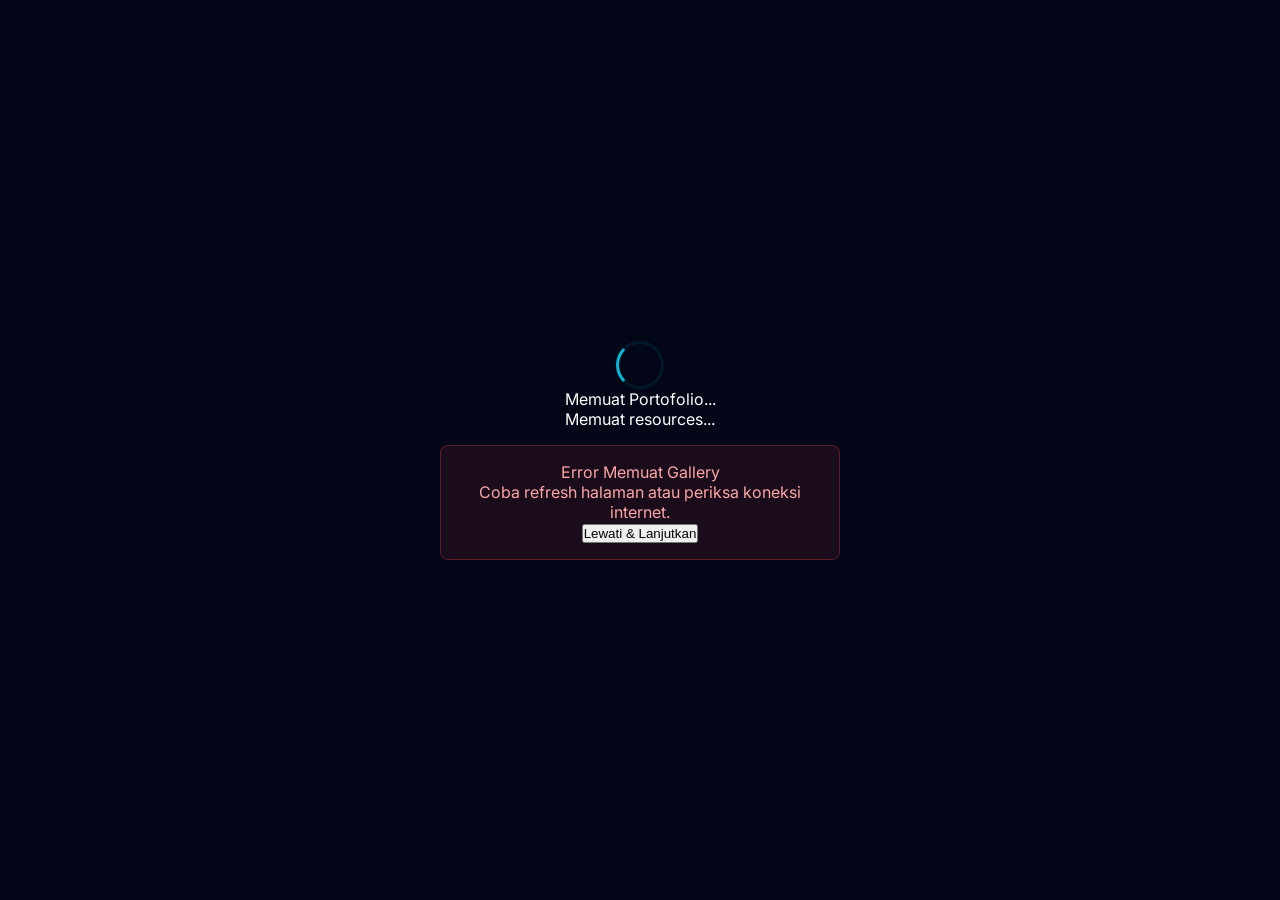
==== index.html @ 16a40344 "first commit" ====
<!doctype html>
<html lang="id">
  <head>
    <meta charset="UTF-8" />
    <meta name="viewport" content="width=device-width, initial-scale=1.0" />
    <title>Portofolio | M Fitroh Sodikin</title>

    <!-- Tailwind CSS -->
    <script src="https://cdn.tailwindcss.com"></script>

    <!-- Three.js -->
    <script src="https://cdnjs.cloudflare.com/ajax/libs/three.js/r128/three.min.js"></script>

    <!-- GSAP -->
    <script src="https://cdnjs.cloudflare.com/ajax/libs/gsap/3.12.2/gsap.min.js"></script>

    <!-- EmailJS -->
    <script src="https://cdn.jsdelivr.net/npm/@emailjs/browser@3/dist/email.min.js"></script>

    <!-- Google Fonts -->
    <link
      href="https://fonts.googleapis.com/css2?family=Inter:wght@300;400;600&family=Space+Grotesk:wght@500;700&display=swap"
      rel="stylesheet"
    />

    <!-- CSS External -->
    <link rel="stylesheet" href="style.css" />
  </head>
  <body>
    <!-- Backgrounds -->
    <div class="gradient-bg"></div>
    <div class="mesh-gradient"></div>

    <!-- Loading Screen -->
    <div id="loading-screen">
      <div class="loader mb-4"></div>
      <p
        class="text-slate-400 tracking-widest text-sm uppercase animate-pulse mb-2"
      >
        Memuat Portofolio...
      </p>
      <p id="loading-status" class="text-slate-500 text-xs">
        Memuat resources...
      </p>
      <div id="error-message" class="error-msg hidden">
        <p class="font-semibold mb-1">Error Memuat Gallery</p>
        <p class="text-sm">
          Coba refresh halaman atau periksa koneksi internet.
        </p>
        <button
          onclick="forceStart()"
          class="mt-3 px-4 py-2 bg-cyan-500/20 rounded-lg text-cyan-300 text-sm hover:bg-cyan-500/30"
        >
          Lewati & Lanjutkan
        </button>
      </div>
    </div>

    <!-- Navigation -->
    <nav
      id="navbar"
      class="fixed top-0 left-0 right-0 z-50 px-6 py-4 flex justify-between items-center transition-all"
    >
      <div
        class="flex items-center gap-3 cursor-pointer"
        onclick="showSection('home')"
      >
        <div
          class="w-10 h-10 rounded-full bg-gradient-to-br from-cyan-400 to-blue-600 flex items-center justify-center font-bold text-lg"
        >
          F
        </div>
        <div class="hidden sm:block">
          <h1 class="text-lg font-bold tracking-tight">M FITROH SODIKIN</h1>
          <p class="text-xs text-slate-400">Junior Frontend Developer</p>
        </div>
      </div>

      <div class="hidden md:flex items-center gap-8 text-sm font-medium">
        <button
          onclick="showSection('tentang')"
          class="nav-link"
          data-section="tentang"
        >
          Tentang
        </button>
        <button
          onclick="showSection('proyek')"
          class="nav-link"
          data-section="proyek"
        >
          Proyek
        </button>
        <button
          onclick="showSection('keahlian')"
          class="nav-link"
          data-section="keahlian"
        >
          Keahlian
        </button>
        <button
          onclick="showSection('kontak')"
          class="px-5 py-2 rounded-full bg-cyan-500/20 text-cyan-300 border border-cyan-500/30 hover:bg-cyan-500/30 transition-all text-sm"
        >
          Kontak
        </button>
      </div>

      <button class="md:hidden p-2" onclick="toggleMobileMenu()">
        <svg
          class="w-6 h-6"
          fill="none"
          stroke="currentColor"
          viewBox="0 0 24 24"
        >
          <path
            stroke-linecap="round"
            stroke-linejoin="round"
            stroke-width="2"
            d="M4 6h16M4 12h16M4 18h16"
          />
        </svg>
      </button>
    </nav>

    <!-- Mobile Menu -->
    <div id="mobile-menu">
      <button onclick="toggleMobileMenu()" class="absolute top-6 right-6 p-2">
        <svg
          class="w-8 h-8"
          fill="none"
          stroke="currentColor"
          viewBox="0 0 24 24"
        >
          <path
            stroke-linecap="round"
            stroke-linejoin="round"
            stroke-width="2"
            d="M6 18L18 6M6 6l12 12"
          />
        </svg>
      </button>
      <button
        onclick="
          showSection('tentang');
          toggleMobileMenu();
        "
        class="text-2xl font-medium hover:text-cyan-400"
      >
        Tentang
      </button>
      <button
        onclick="
          showSection('proyek');
          toggleMobileMenu();
        "
        class="text-2xl font-medium hover:text-cyan-400"
      >
        Proyek
      </button>
      <button
        onclick="
          showSection('keahlian');
          toggleMobileMenu();
        "
        class="text-2xl font-medium hover:text-cyan-400"
      >
        Keahlian
      </button>
      <button
        onclick="
          showSection('kontak');
          toggleMobileMenu();
        "
        class="text-2xl font-medium text-cyan-400"
      >
        Kontak
      </button>
    </div>

    <!-- ========== SECTION: HOME ========== -->
    <section id="section-home" class="section-page active">
      <div class="min-h-screen flex items-center px-6 md:px-16">
        <div class="max-w-3xl">
          <p
            class="text-cyan-400 font-medium mb-4 tracking-widest text-sm uppercase animate-fade-in"
          >
            Selamat Datang di Dunia Saya
          </p>
          <h2
            class="text-4xl md:text-6xl lg:text-7xl font-bold font-space mb-6 leading-tight animate-slide-up"
          >
            Membangun <span class="text-gradient">Pengalaman</span> Digital yang
            Tak Terlupakan
          </h2>
          <p
            class="text-slate-400 text-lg mb-8 max-w-xl animate-slide-up delay-100"
          >
            Saya adalah developer kreatif yang menggabungkan teknologi modern
            dengan desain estetika untuk menciptakan solusi digital yang
            inovatif.
          </p>
          <div class="flex flex-wrap gap-4 animate-slide-up delay-200">
            <button
              onclick="showSection('proyek')"
              class="px-8 py-4 rounded-full bg-gradient-to-r from-cyan-500 to-blue-600 font-semibold hover:shadow-lg hover:shadow-cyan-500/25 transition-all transform hover:-translate-y-1"
            >
              Lihat Proyek
            </button>
            <button
              onclick="showSection('tentang')"
              class="px-8 py-4 rounded-full glass-button font-semibold"
            >
              Tentang Saya
            </button>
          </div>
        </div>
      </div>

      <!-- Stats -->
      <div class="absolute top-24 right-8 hidden lg:block">
        <div class="glass-panel p-6 rounded-2xl space-y-4">
          <div class="text-center">
            <p
              class="text-3xl font-bold text-cyan-400 counter"
              data-target="12"
            >
              0
            </p>
            <p class="text-xs text-slate-400 uppercase tracking-wider">
              Proyek
            </p>
          </div>
          <div class="w-full h-px bg-white/10"></div>
          <div class="text-center">
            <p
              class="text-3xl font-bold text-purple-400 counter"
              data-target="2"
            >
              0
            </p>
            <p class="text-xs text-slate-400 uppercase tracking-wider">Tahun</p>
          </div>
          <div class="w-full h-px bg-white/10"></div>
          <div class="text-center">
            <p
              class="text-3xl font-bold text-pink-400 counter"
              data-target="25"
            >
              0
            </p>
            <p class="text-xs text-slate-400 uppercase tracking-wider">Klien</p>
          </div>
        </div>
      </div>
    </section>

    <!-- ========== SECTION: TENTANG ========== -->
    <section id="section-tentang" class="section-page hidden-section">
      <div class="min-h-screen px-6 md:px-16 pb-20">
        <div class="max-w-6xl mx-auto">
          <div class="text-center mb-12 pt-8">
            <p
              class="text-cyan-400 font-medium mb-2 tracking-widest text-sm uppercase"
            >
              About Me
            </p>
            <h2 class="text-4xl md:text-5xl font-bold font-space">
              Tentang Saya
            </h2>
          </div>

          <div class="grid lg:grid-cols-3 gap-8">
            <!-- Profile Card - GANTI GAMBAR DI SINI -->
            <div class="lg:col-span-1">
              <div
                class="glass-panel p-8 rounded-3xl text-center sticky top-24"
              >
                <!-- GAMBAR PROFIL - UBAH SRC DI BAWAH INI -->
                <div
                  class="w-32 h-32 mx-auto mb-6 rounded-2xl overflow-hidden ring-4 ring-cyan-500/30"
                >
                  <img
                    src="assets/image profile/FOTO FORMAL AFIT.jpg"
                    alt="M Fitroh Sodikin"
                    class="w-full h-full object-cover hover:scale-110 transition-transform duration-500"
                  />
                </div>
                <!-- AKHIR GAMBAR PROFIL -->

                <h3 class="text-2xl font-bold font-space mb-2">
                  M FITROH SODIKIN
                </h3>
                <p class="text-cyan-400 mb-4">Frontend Developer</p>
                <p class="text-slate-400 text-sm mb-6">Garut, Indonesia</p>

                <div class="flex justify-center gap-3 mb-6">
                  <a
                    href="#"
                    class="w-10 h-10 rounded-full glass-button flex items-center justify-center hover:bg-cyan-500/20"
                  >
                    <svg
                      class="w-5 h-5"
                      fill="currentColor"
                      viewBox="0 0 24 24"
                    >
                      <path
                        d="M12 0c-6.626 0-12 5.373-12 12 0 5.302 3.438 9.8 8.207 11.387.599.111.793-.261.793-.577v-2.234c-3.338.726-4.033-1.416-4.033-1.416-.546-1.387-1.333-1.756-1.333-1.756-1.089-.745.083-.729.083-.729 1.205.084 1.839 1.237 1.839 1.237 1.07 1.834 2.807 1.304 3.492.997.107-.775.418-1.305.762-1.604-2.665-.305-5.467-1.334-5.467-5.931 0-1.311.469-2.381 1.236-3.221-.124-.303-.535-1.524.117-3.176 0 0 1.008-.322 3.301 1.23.957-.266 1.983-.399 3.003-.404 1.02.005 2.047.138 3.006.404 2.291-1.552 3.297-1.23 3.297-1.23.653 1.653.242 2.874.118 3.176.77.84 1.235 1.911 1.235 3.221 0 4.609-2.807 5.624-5.479 5.921.43.372.823 1.102.823 2.222v3.293c0 .319.192.694.801.576 4.765-1.589 8.199-6.086 8.199-11.386 0-6.627-5.373-12-12-12z"
                      />
                    </svg>
                  </a>
                  <a
                    href="#"
                    class="w-10 h-10 rounded-full glass-button flex items-center justify-center hover:bg-cyan-500/20"
                  >
                    <svg
                      class="w-5 h-5"
                      fill="currentColor"
                      viewBox="0 0 24 24"
                    >
                      <path
                        d="M19 0h-14c-2.761 0-5 2.239-5 5v14c0 2.761 2.239 5 5 5h14c2.762 0 5-2.239 5-5v-14c0-2.761-2.238-5-5-5zm-11 19h-3v-11h3v11zm-1.5-12.268c-.966 0-1.75-.79-1.75-1.764s.784-1.764 1.75-1.764 1.75.79 1.75 1.764-.783 1.764-1.75 1.764zm13.5 12.268h-3v-5.604c0-3.368-4-3.113-4 0v5.604h-3v-11h3v1.765c1.396-2.586 7-2.777 7 2.476v6.759z"
                      />
                    </svg>
                  </a>
                </div>

                <a
                  href="assets/cv/CV_Professional.pdf"
                  class="block w-full py-3 rounded-xl bg-gradient-to-r from-cyan-500 to-blue-600 text-center font-semibold hover:shadow-lg transition-all"
                  >Download CV</a
                >
              </div>
            </div>

            <!-- Content -->
            <div class="lg:col-span-2 space-y-8">
              <div class="glass-panel p-8 rounded-3xl">
                <h3 class="text-2xl font-bold mb-4">Cerita Saya</h3>
                <p class="text-slate-300 leading-relaxed mb-4">
                  Lulusan S1 Teknik Informatika (2024) dengan minat pada
                  Artificial Intelligence, pengolahan data, dan pengembangan
                  sistem berbasis web. Memiliki ketertarikan dalam menggabungkan
                  teknologi dan kreativitas untuk membangun solusi digital yang
                  efektif.
                </p>
                <p class="text-slate-300 leading-relaxed">
                  Berpengalaman mengembangkan berbagai proyek web dan produk
                  digital menggunakan HTML, CSS, dan JavaScript, serta memiliki
                  dasar dalam machine learning dan pengolahan data. Saya terus
                  belajar dan mengeksplorasi teknologi untuk menciptakan solusi
                  yang inovatif dan bermanfaat.
                </p>
              </div>

              <!-- Timeline -->
              <div class="glass-panel p-8 rounded-3xl">
                <h3 class="text-xl font-bold mb-6 flex items-center gap-2">
                  <svg
                    class="w-5 h-5 text-cyan-400"
                    fill="none"
                    stroke="currentColor"
                    viewBox="0 0 24 24"
                  >
                    <path
                      stroke-linecap="round"
                      stroke-linejoin="round"
                      stroke-width="2"
                      d="M12 8v4l3 3m6-3a9 9 0 11-18 0 9 9 0 0118 0z"
                    />
                  </svg>
                  Perjalanan Karir
                </h3>
                <div class="space-y-6">
                  <div class="flex gap-4">
                    <div class="flex flex-col items-center">
                      <div class="w-3 h-3 rounded-full bg-cyan-400"></div>
                      <div
                        class="w-0.5 flex-1 bg-gradient-to-b from-cyan-400 to-purple-400"
                      ></div>
                    </div>
                    <div class="pb-6">
                      <p class="text-cyan-400 text-sm font-medium">
                        2023 - 2024
                      </p>
                      <h4 class="font-bold text-lg">It Support</h4>
                      <p class="text-slate-400">
                        PT Langgeng Sejahtera Kreasi Komputasi • Bandung
                      </p>
                    </div>
                  </div>
                  <div class="flex gap-4">
                    <div class="flex flex-col items-center">
                      <div class="w-3 h-3 rounded-full bg-purple-400"></div>
                      <div
                        class="w-0.5 flex-1 bg-gradient-to-b from-purple-400 to-pink-400"
                      ></div>
                    </div>
                    <div class="pb-6">
                      <p class="text-purple-400 text-sm font-medium">
                        2019 - 2020
                      </p>
                      <h4 class="font-bold text-lg">Sortir&Staff Gudang</h4>
                      <p class="text-slate-400">PT. Pos Indonesia • Garut</p>
                    </div>
                  </div>
                  <div class="flex gap-4">
                    <div class="flex flex-col items-center">
                      <div class="w-3 h-3 rounded-full bg-pink-400"></div>
                    </div>
                  </div>
                </div>
              </div>
            </div>
          </div>
        </div>
      </div>
    </section>

    <!-- ========== SECTION: PROYEK (3D Gallery) ========== -->
    <section
      id="section-proyek"
      class="section-page hidden-section"
      style="padding: 0; overflow: hidden"
    >
      <!-- 3D Canvas -->
      <div id="canvas-container"></div>

      <!-- UI Overlay -->
      <div
        class="absolute bottom-8 left-1/2 transform -translate-x-1/2 z-20 pointer-events-none"
      >
        <div class="glass-panel px-6 py-3 rounded-full flex items-center gap-3">
          <svg
            class="h-5 w-5 text-cyan-400"
            fill="none"
            stroke="currentColor"
            viewBox="0 0 24 24"
          >
            <path
              stroke-linecap="round"
              stroke-linejoin="round"
              stroke-width="2"
              d="M15 15l-2 5L9 9l11 4-5 2zm0 0l5 5M7.188 2.239l.777 2.897M5.136 7.965l-2.898-.777M13.95 4.05l-2.122 2.122m-5.657 5.656l-2.12 2.122"
            />
          </svg>
          <span class="text-sm font-light tracking-wide text-slate-200"
            >Geser untuk Rotasi • Klik untuk Detail</span
          >
        </div>
      </div>

      <!-- Controls -->
      <div class="absolute bottom-8 right-8 z-20 flex gap-3">
        <button
          onclick="resetView()"
          class="glass-button p-3 rounded-full"
          title="Reset View"
        >
          <svg
            class="h-5 w-5"
            fill="none"
            stroke="currentColor"
            viewBox="0 0 24 24"
          >
            <path
              stroke-linecap="round"
              stroke-linejoin="round"
              stroke-width="2"
              d="M3 12l2-2m0 0l7-7 7 7M5 10v10a1 1 0 001 1h3m10-11l2 2m-2-2v10a1 1 0 01-1 1h-3m-6 0a1 1 0 001-1v-4a1 1 0 011-1h2a1 1 0 011 1v4a1 1 0 001 1m-6 0h6"
            />
          </svg>
        </button>
        <button
          onclick="toggleAutoRotate()"
          id="auto-rotate-btn"
          class="glass-button px-5 py-3 rounded-full flex items-center gap-2 text-sm font-medium"
        >
          <span id="rotate-icon">
            <svg
              class="h-4 w-4 animate-spin"
              fill="none"
              stroke="currentColor"
              viewBox="0 0 24 24"
            >
              <path
                stroke-linecap="round"
                stroke-linejoin="round"
                stroke-width="2"
                d="M4 4v5h.582m15.356 2A8.001 8.001 0 004.582 9m0 0H9m11 11v-5h-.581m0 0a8.003 8.003 0 01-15.357-2m15.357 2H15"
              />
            </svg>
          </span>
          <span>Auto-rotate</span>
        </button>
      </div>

      <!-- Stats -->
      <div class="absolute top-24 right-8 z-20 hidden lg:block">
        <div class="glass-panel p-6 rounded-2xl space-y-4">
          <div class="text-center">
            <p class="text-3xl font-bold text-cyan-400">6</p>
            <p class="text-xs text-slate-400 uppercase tracking-wider">
              Proyek
            </p>
          </div>
        </div>
      </div>
    </section>

    <!-- ========== SECTION: KEAHLIAN ========== -->
    <section id="section-keahlian" class="section-page hidden-section">
      <div class="min-h-screen px-6 md:px-16 pb-20">
        <div class="max-w-6xl mx-auto pt-8">
          <div class="text-center mb-12">
            <p
              class="text-cyan-400 font-medium mb-2 tracking-widest text-sm uppercase"
            >
              Expertise
            </p>
            <h2 class="text-4xl md:text-5xl font-bold font-space">
              Keahlian & Teknologi
            </h2>
          </div>

          <div class="grid md:grid-cols-3 gap-6 mb-8">
            <!-- Frontend -->
            <div class="glass-panel p-8 rounded-3xl">
              <div
                class="w-14 h-14 rounded-2xl bg-cyan-500/20 flex items-center justify-center mb-6"
              >
                <svg
                  class="w-7 h-7 text-cyan-400"
                  fill="none"
                  stroke="currentColor"
                  viewBox="0 0 24 24"
                >
                  <path
                    stroke-linecap="round"
                    stroke-linejoin="round"
                    stroke-width="2"
                    d="M9.75 17L9 20l-1 1h8l-1-1-.75-3M3 13h18M5 17h14a2 2 0 002-2V5a2 2 0 00-2-2H5a2 2 0 00-2 2v10a2 2 0 002 2z"
                  />
                </svg>
              </div>
              <h3 class="text-xl font-bold mb-4">Frontend</h3>
              <div class="space-y-3 text-sm">
                <div class="flex justify-between">
                  <span class="text-slate-300">Html</span
                  ><span class="text-cyan-400">●●●●●</span>
                </div>
                <div class="flex justify-between">
                  <span class="text-slate-300">css</span
                  ><span class="text-cyan-400">●●●●○</span>
                </div>
                <div class="flex justify-between">
                  <span class="text-slate-300">JavaScript</span
                  ><span class="text-cyan-400">●●●●●</span>
                </div>
              </div>
            </div>

            <!-- Backend -->
            <div class="glass-panel p-8 rounded-3xl">
              <div
                class="w-14 h-14 rounded-2xl bg-purple-500/20 flex items-center justify-center mb-6"
              >
                <svg
                  class="w-7 h-7 text-purple-400"
                  fill="none"
                  stroke="currentColor"
                  viewBox="0 0 24 24"
                >
                  <path
                    stroke-linecap="round"
                    stroke-linejoin="round"
                    stroke-width="2"
                    d="M5 12h14M5 12a2 2 0 01-2-2V6a2 2 0 012-2h14a2 2 0 012 2v4a2 2 0 01-2 2M5 12a2 2 0 00-2 2v4a2 2 0 002 2h14a2 2 0 002-2v-4a2 2 0 00-2-2m-2-4h.01M17 16h.01"
                  />
                </svg>
              </div>
              <h3 class="text-xl font-bold mb-4">Backend</h3>
              <div class="space-y-3 text-sm">
                <div class="flex justify-between">
                  <span class="text-slate-300">MySql/mongodb/postmant</span
                  ><span class="text-purple-400">●●●○○</span>
                </div>
                <div class="flex justify-between">
                  <span class="text-slate-300">Python</span
                  ><span class="text-purple-400">●●●○○</span>
                </div>
              </div>
            </div>

            <!-- Design -->
            <div class="glass-panel p-8 rounded-3xl">
              <div
                class="w-14 h-14 rounded-2xl bg-pink-500/20 flex items-center justify-center mb-6"
              >
                <svg
                  class="w-7 h-7 text-pink-400"
                  fill="none"
                  stroke="currentColor"
                  viewBox="0 0 24 24"
                >
                  <path
                    stroke-linecap="round"
                    stroke-linejoin="round"
                    stroke-width="2"
                    d="M7 21a4 4 0 01-4-4V5a2 2 0 012-2h4a2 2 0 012 2v12a4 4 0 01-4 4zm0 0h12a2 2 0 002-2v-4a2 2 0 00-2-2h-2.343M11 7.343l1.657-1.657a2 2 0 012.828 0l2.829 2.829a2 2 0 010 2.828l-8.486 8.485M7 17h.01"
                  />
                </svg>
              </div>
              <h3 class="text-xl font-bold mb-4">Design</h3>
              <div class="space-y-3 text-sm">
                <div class="flex justify-between">
                  <span class="text-slate-300">Figma</span
                  ><span class="text-pink-400">●●●○○</span>
                </div>
                <div class="flex justify-between">
                  <span class="text-slate-300">Canva</span
                  ><span class="text-pink-400">●●●○○</span>
                </div>
              </div>
            </div>
          </div>

          <!-- Tools -->
          <div class="glass-panel p-8 rounded-3xl">
            <h3 class="text-xl font-bold mb-6 text-center">
              Tools & Platforms
            </h3>
            <div class="flex flex-wrap justify-center gap-3">
              <span class="tech-tag">Git</span>
              <span class="tech-tag">GitHub</span>
              <span class="tech-tag">Visual Studio Code</span>
              <span class="tech-tag">MySQL</span>
              <span class="tech-tag">Figma</span>
              <span class="tech-tag">Google Colab</span>
              <span class="tech-tag">TensorFlow</span>
              <span class="tech-tag">Pandas</span>
              <span class="tech-tag">Scikit-learn</span>
              <span class="tech-tag">Python</span>
            </div>
          </div>
        </div>
      </div>
    </section>

    <!-- ========== SECTION: KONTAK ========== -->
    <section id="section-kontak" class="section-page hidden-section">
      <div
        class="min-h-screen px-6 md:px-16 flex items-center justify-center pb-20"
      >
        <div class="max-w-4xl w-full pt-8">
          <div class="text-center mb-12">
            <p
              class="text-cyan-400 font-medium mb-2 tracking-widest text-sm uppercase"
            >
              Get In Touch
            </p>
            <h2 class="text-4xl md:text-5xl font-bold font-space">
              Mari Berkolaborasi
            </h2>
          </div>

          <div class="grid md:grid-cols-2 gap-8">
            <!-- Info -->
            <div class="space-y-4">
              <div class="glass-panel p-6 rounded-2xl flex items-center gap-4">
                <div
                  class="w-12 h-12 rounded-xl bg-cyan-500/20 flex items-center justify-center"
                >
                  <svg
                    class="w-6 h-6 text-cyan-400"
                    fill="none"
                    stroke="currentColor"
                    viewBox="0 0 24 24"
                  >
                    <path
                      stroke-linecap="round"
                      stroke-linejoin="round"
                      stroke-width="2"
                      d="M3 8l7.89 5.26a2 2 0 002.22 0L21 8M5 19h14a2 2 0 002-2V7a2 2 0 00-2-2H5a2 2 0 00-2 2v10a2 2 0 002 2z"
                    />
                  </svg>
                </div>
                <div>
                  <p class="text-slate-400 text-sm">Email</p>
                  <p class="font-semibold">mfitrohsodikin@gmail.com</p>
                </div>
              </div>
              <div class="glass-panel p-6 rounded-2xl flex items-center gap-4">
                <div
                  class="w-12 h-12 rounded-xl bg-purple-500/20 flex items-center justify-center"
                >
                  <svg
                    class="w-6 h-6 text-purple-400"
                    fill="none"
                    stroke="currentColor"
                    viewBox="0 0 24 24"
                  >
                    <path
                      stroke-linecap="round"
                      stroke-linejoin="round"
                      stroke-width="2"
                      d="M17.657 16.657L13.414 20.9a1.998 1.998 0 01-2.827 0l-4.244-4.243a8 8 0 1111.314 0z"
                    />
                  </svg>
                </div>
                <div>
                  <p class="text-slate-400 text-sm">Lokasi</p>
                  <p class="font-semibold">Garut, Indonesia</p>
                </div>
              </div>
              <div class="glass-panel p-6 rounded-2xl flex items-center gap-4">
                <div
                  class="w-12 h-12 rounded-xl bg-green-500/20 flex items-center justify-center"
                >
                  <svg
                    class="w-6 h-6 text-green-400"
                    fill="none"
                    stroke="currentColor"
                    viewBox="0 0 24 24"
                  >
                    <path
                      stroke-linecap="round"
                      stroke-linejoin="round"
                      stroke-width="2"
                      d="M12 8v4l3 3m6-3a9 9 0 11-18 0 9 9 0 0118 0z"
                    />
                  </svg>
                </div>
                <!-- <div>
                  <p class="text-slate-400 text-sm">Availability</p>
                  <p class="font-semibold text-green-400">
                    ● Tersedia untuk proyek
                  </p>
                </div> -->
              </div>
            </div>

            <!-- Form dengan EmailJS -->
            <form
              id="contact-form"
              class="glass-panel p-8 rounded-3xl space-y-4"
            >
              <div>
                <label class="block text-sm text-slate-400 mb-2">Nama</label>
                <input
                  type="text"
                  name="user_name"
                  id="user_name"
                  required
                  class="w-full px-4 py-3 rounded-xl bg-white/5 border border-white/10 focus:border-cyan-500/50 focus:outline-none transition-colors text-white"
                  placeholder="Nama Anda"
                />
              </div>
              <div>
                <label class="block text-sm text-slate-400 mb-2">Email</label>
                <input
                  type="email"
                  name="user_email"
                  id="user_email"
                  required
                  class="w-full px-4 py-3 rounded-xl bg-white/5 border border-white/10 focus:border-cyan-500/50 focus:outline-none transition-colors text-white"
                  placeholder="email@example.com"
                />
              </div>
              <div>
                <label class="block text-sm text-slate-400 mb-2">Pesan</label>
                <textarea
                  name="message"
                  id="message"
                  rows="4"
                  required
                  class="w-full px-4 py-3 rounded-xl bg-white/5 border border-white/10 focus:border-cyan-500/50 focus:outline-none transition-colors text-white resize-none"
                  placeholder="Ceritakan tentang proyek Anda..."
                ></textarea>
              </div>
              <button
                type="submit"
                id="submit-btn"
                class="w-full py-4 rounded-xl bg-gradient-to-r from-cyan-500 to-blue-600 font-semibold hover:shadow-lg hover:shadow-cyan-500/25 transition-all flex items-center justify-center gap-2"
              >
                <span>Kirim Pesan</span>
                <svg
                  id="send-icon"
                  class="w-5 h-5"
                  fill="none"
                  stroke="currentColor"
                  viewBox="0 0 24 24"
                >
                  <path
                    stroke-linecap="round"
                    stroke-linejoin="round"
                    stroke-width="2"
                    d="M12 19l9 2-9-18-9 18 9-2zm0 0v-8"
                  ></path>
                </svg>
                <svg
                  id="loading-spinner"
                  class="w-5 h-5 animate-spin hidden"
                  fill="none"
                  viewBox="0 0 24 24"
                >
                  <circle
                    class="opacity-25"
                    cx="12"
                    cy="12"
                    r="10"
                    stroke="currentColor"
                    stroke-width="4"
                  ></circle>
                  <path
                    class="opacity-75"
                    fill="currentColor"
                    d="M4 12a8 8 0 018-8V0C5.373 0 0 5.373 0 12h4zm2 5.291A7.962 7.962 0 014 12H0c0 3.042 1.135 5.824 3 7.938l3-2.647z"
                  ></path>
                </svg>
              </button>
              <p id="form-status" class="text-center text-sm mt-2 hidden"></p>
            </form>
          </div>
        </div>
      </div>
    </section>

    <!-- Project Detail Modal -->
    <div
      id="detail-modal"
      class="fixed inset-0 z-[70] hidden flex items-center justify-center p-4"
    >
      <div
        id="modal-backdrop"
        class="absolute inset-0 bg-black/80 backdrop-blur-md transition-opacity duration-300 opacity-0"
        onclick="closeDetailModal()"
      ></div>

      <div
        id="modal-card"
        class="relative w-full max-w-4xl glass-panel rounded-3xl overflow-hidden shadow-2xl transform scale-90 opacity-0 transition-all duration-300 flex flex-col lg:flex-row max-h-[90vh]"
      >
        <button
          onclick="closeDetailModal()"
          class="absolute top-4 right-4 z-20 p-3 rounded-full bg-black/40 hover:bg-white/20 transition-colors"
        >
          <svg
            class="h-6 w-6"
            fill="none"
            stroke="currentColor"
            viewBox="0 0 24 24"
          >
            <path
              stroke-linecap="round"
              stroke-linejoin="round"
              stroke-width="2"
              d="M6 18L18 6M6 6l12 12"
            />
          </svg>
        </button>

        <div
          class="w-full lg:w-1/2 bg-black/30 relative min-h-[250px] lg:min-h-[400px]"
        >
          <img
            id="modal-image"
            src=""
            alt="Project"
            class="absolute inset-0 w-full h-full object-cover"
          />
          <div
            class="absolute inset-0 bg-gradient-to-t from-black/80 via-transparent to-transparent lg:bg-gradient-to-r"
          ></div>
          <div
            id="modal-tags"
            class="absolute bottom-4 left-4 right-4 flex flex-wrap gap-2"
          ></div>
        </div>

        <div
          class="w-full lg:w-1/2 p-6 lg:p-8 flex flex-col justify-center overflow-y-auto custom-scroll bg-slate-900/50"
        >
          <span
            id="modal-category"
            class="text-xs font-semibold text-cyan-400 uppercase tracking-widest mb-2"
            >Category</span
          >
          <h2
            id="modal-title"
            class="text-2xl lg:text-3xl font-bold font-space mb-4"
          >
            Project Title
          </h2>

          <div class="flex items-center gap-4 mb-4 text-sm text-slate-400">
            <span id="modal-year">2026</span>
            <span class="w-1 h-1 rounded-full bg-slate-500"></span>
            <span id="modal-duration">3 Bulan</span>
          </div>

          <p
            id="modal-desc"
            class="text-slate-300 leading-relaxed mb-6 text-sm"
          >
            Description
          </p>

          <div class="space-y-3 mb-6">
            <h3
              class="text-sm font-semibold text-white uppercase tracking-wider"
            >
              Hasil Kunci
            </h3>
            <ul
              id="modal-results"
              class="space-y-2 text-sm text-slate-400"
            ></ul>
          </div>

          <div class="flex gap-3">
            <a
              id="modal-live"
              href="#"
              target="_blank"
              class="flex-1 px-6 py-3 rounded-xl bg-gradient-to-r from-cyan-500 to-blue-600 text-center font-semibold text-sm hover:shadow-lg hover:shadow-cyan-500/25 transition-all"
              >Lihat Produk</a
            >
            <a
              id="modal-github"
              href="#"
              target="_blank"
              class="px-4 py-3 rounded-xl glass-button flex items-center justify-center"
              title="Source Code"
            >
              <!-- <svg class="w-5 h-5" fill="currentColor" viewBox="0 0 24 24">
                <path
                  d="M12 0c-6.626 0-12 5.373-12 12 0 5.302 3.438 9.8 8.207 11.387.599.111.793-.261.793-.577v-2.234c-3.338.726-4.033-1.416-4.033-1.416-.546-1.387-1.333-1.756-1.333-1.756-1.089-.745.083-.729.083-.729 1.205.084 1.839 1.237 1.839 1.237 1.07 1.834 2.807 1.304 3.492.997.107-.775.418-1.305.762-1.604-2.665-.305-5.467-1.334-5.467-5.931 0-1.311.469-2.381 1.236-3.221-.124-.303-.535-1.524.117-3.176 0 0 1.008-.322 3.301 1.23.957-.266 1.983-.399 3.003-.404 1.02.005 2.047.138 3.006.404 2.291-1.552 3.297-1.23 3.297-1.23.653 1.653.242 2.874.118 3.176.77.84 1.235 1.911 1.235 3.221 0 4.609-2.807 5.624-5.479 5.921.43.372.823 1.102.823 2.222v3.293c0 .319.192.694.801.576 4.765-1.589 8.199-6.086 8.199-11.386 0-6.627-5.373-12-12-12z"
                />
              </svg> -->
            </a>
          </div>
        </div>
      </div>
    </div>

    <!-- EmailJS Configuration & Script -->
    <script>
      // EmailJS Configuration
      // Service ID: service_let7vca (sudah diisi)
      // Template ID dan Public Key perlu diganti setelah setup di dashboard

      (function () {
        // ⬇️ GANTI INI dengan Public Key dari EmailJS Dashboard → Account → General
        emailjs.init("uoAhyxs6Hq4RTmuaL");
      })();

      // Handle Form Submit
      document
        .getElementById("contact-form")
        .addEventListener("submit", function (e) {
          e.preventDefault();

          const btn = document.getElementById("submit-btn");
          const sendIcon = document.getElementById("send-icon");
          const spinner = document.getElementById("loading-spinner");
          const status = document.getElementById("form-status");
          const originalText = btn.querySelector("span").textContent;

          // Loading state
          btn.disabled = true;
          btn.querySelector("span").textContent = "Mengirim...";
          sendIcon.classList.add("hidden");
          spinner.classList.remove("hidden");
          status.classList.add("hidden");

          // ⬇️ GANTI INI dengan Template ID dari EmailJS Dashboard → Email Templates
          // Service ID sudah benar: service_let7vca
          emailjs
            .sendForm("service_let7vca", "__ejs-test-mail-service__", this)
            .then(function () {
              // Success
              status.textContent =
                "✅ Pesan berhasil terkirim! Saya akan menghubungi Anda segera.";
              status.className = "text-center text-sm mt-2 text-green-400";
              status.classList.remove("hidden");

              // Reset form
              document.getElementById("contact-form").reset();

              // Reset button after 3 seconds
              setTimeout(() => {
                btn.querySelector("span").textContent = originalText;
                sendIcon.classList.remove("hidden");
                spinner.classList.add("hidden");
                btn.disabled = false;
                status.classList.add("hidden");
              }, 3000);
            })
            .catch(function (error) {
              // Error
              console.error("EmailJS error:", error);
              status.textContent =
                "❌ Gagal mengirim pesan. Silakan coba lagi atau hubungi saya langsung di mfitrohsodikin@gmail.com";
              status.className = "text-center text-sm mt-2 text-red-400";
              status.classList.remove("hidden");

              btn.querySelector("span").textContent = originalText;
              sendIcon.classList.remove("hidden");
              spinner.classList.add("hidden");
              btn.disabled = false;
            });
        });
    </script>

    <!-- JavaScript External -->
    <script src="script.js"></script>
  </body>
</html>
---- style.css ----
/* ==========================================
   PORTFOLIO STYLES - M FITROH SODIKIN
   ========================================== */

* {
  margin: 0;
  padding: 0;
  box-sizing: border-box;
}

body {
  font-family: "Inter", sans-serif;
  background-color: #020617;
  color: white;
  overflow-x: hidden;
}

.font-space {
  font-family: "Space Grotesk", sans-serif;
}

/* ========== BACKGROUNDS ========== */
.gradient-bg {
  position: fixed;
  top: 0;
  left: 0;
  width: 100vw;
  height: 100vh;
  background:
    radial-gradient(
      ellipse at 20% 20%,
      rgba(6, 182, 212, 0.15) 0%,
      transparent 50%
    ),
    radial-gradient(
      ellipse at 80% 80%,
      rgba(139, 92, 246, 0.15) 0%,
      transparent 50%
    ),
    radial-gradient(circle at 50% 50%, #0f172a 0%, #020617 100%);
  z-index: -2;
}

.mesh-gradient {
  position: fixed;
  top: -50%;
  left: -50%;
  width: 200%;
  height: 200%;
  background:
    radial-gradient(at 0% 0%, rgba(6, 182, 212, 0.3) 0, transparent 50%),
    radial-gradient(at 100% 0%, rgba(139, 92, 246, 0.3) 0, transparent 50%),
    radial-gradient(at 100% 100%, rgba(236, 72, 153, 0.3) 0, transparent 50%),
    radial-gradient(at 0% 100%, rgba(59, 130, 246, 0.3) 0, transparent 50%);
  opacity: 0.3;
  animation: rotate 40s linear infinite;
  z-index: -1;
  filter: blur(80px);
}

@keyframes rotate {
  0% {
    transform: rotate(0deg);
  }
  100% {
    transform: rotate(360deg);
  }
}

/* ========== GLASS EFFECTS ========== */
.glass-panel {
  background: rgba(15, 23, 42, 0.6);
  backdrop-filter: blur(20px);
  -webkit-backdrop-filter: blur(20px);
  border: 1px solid rgba(255, 255, 255, 0.08);
  box-shadow: 0 25px 50px -12px rgba(0, 0, 0, 0.5);
}

.glass-button {
  background: rgba(255, 255, 255, 0.05);
  backdrop-filter: blur(10px);
  border: 1px solid rgba(255, 255, 255, 0.1);
  transition: all 0.3s ease;
  color: white;
  cursor: pointer;
}

.glass-button:hover {
  background: rgba(255, 255, 255, 0.15);
  border-color: rgba(6, 182, 212, 0.5);
  transform: translateY(-2px);
  box-shadow: 0 10px 40px -10px rgba(6, 182, 212, 0.3);
}

.glass-nav {
  background: rgba(2, 6, 23, 0.8);
  backdrop-filter: blur(20px);
  border-bottom: 1px solid rgba(255, 255, 255, 0.05);
}

/* ========== SECTIONS ========== */
.section-page {
  position: fixed;
  top: 0;
  left: 0;
  width: 100%;
  height: 100vh;
  overflow-y: auto;
  opacity: 0;
  transform: translateY(20px);
  transition:
    opacity 0.5s ease,
    transform 0.5s ease;
  pointer-events: none;
  z-index: 10;
  padding-top: 80px;
}

.section-page.active {
  opacity: 1;
  transform: translateY(0);
  pointer-events: auto;
}

.section-page.hidden-section {
  display: none;
}

/* ========== NAVIGATION ========== */
.nav-link {
  position: relative;
  color: #94a3b8;
  transition: color 0.3s;
}

.nav-link:hover,
.nav-link.active {
  color: #06b6d4;
}

.nav-link::after {
  content: "";
  position: absolute;
  bottom: -4px;
  left: 0;
  width: 0;
  height: 2px;
  background: #06b6d4;
  transition: width 0.3s ease;
}

.nav-link:hover::after,
.nav-link.active::after {
  width: 100%;
}

/* ========== LOADING ========== */
#loading-screen {
  position: fixed;
  inset: 0;
  z-index: 100;
  display: flex;
  flex-direction: column;
  align-items: center;
  justify-content: center;
  background: #020617;
  transition: opacity 0.7s;
}

.loader {
  width: 48px;
  height: 48px;
  border: 3px solid rgba(6, 182, 212, 0.1);
  border-left-color: #06b6d4;
  border-radius: 50%;
  animation: spin 1s linear infinite;
}

@keyframes spin {
  0% {
    transform: rotate(0deg);
  }
  100% {
    transform: rotate(360deg);
  }
}

.error-msg {
  background: rgba(239, 68, 68, 0.1);
  border: 1px solid rgba(239, 68, 68, 0.3);
  color: #fca5a5;
  padding: 16px;
  border-radius: 8px;
  margin-top: 16px;
  max-width: 400px;
  text-align: center;
}

/* ========== TECH TAGS ========== */
.tech-tag {
  padding: 4px 12px;
  border-radius: 9999px;
  font-size: 0.75rem;
  font-weight: 500;
  background: rgba(6, 182, 212, 0.15);
  color: #22d3ee;
  border: 1px solid rgba(6, 182, 212, 0.3);
}

/* ========== CANVAS 3D ========== */
#canvas-container {
  position: absolute;
  top: 0;
  left: 0;
  width: 100%;
  height: 100%;
  cursor: grab;
}

#canvas-container:active {
  cursor: grabbing;
}

/* ========== SCROLLBAR ========== */
.custom-scroll::-webkit-scrollbar {
  width: 6px;
}

.custom-scroll::-webkit-scrollbar-track {
  background: rgba(255, 255, 255, 0.03);
}

.custom-scroll::-webkit-scrollbar-thumb {
  background: rgba(6, 182, 212, 0.3);
  border-radius: 3px;
}

/* ========== ANIMATIONS ========== */
@keyframes fadeIn {
  to {
    opacity: 1;
  }
}

@keyframes slideUp {
  to {
    opacity: 1;
    transform: translateY(0);
  }
}

.animate-fade-in {
  animation: fadeIn 0.8s ease forwards;
}

.animate-slide-up {
  opacity: 0;
  transform: translateY(30px);
  animation: slideUp 0.8s ease forwards;
}

.delay-100 {
  animation-delay: 0.1s;
}
.delay-200 {
  animation-delay: 0.2s;
}

/* ========== MOBILE MENU ========== */
#mobile-menu {
  position: fixed;
  inset: 0;
  z-index: 60;
  background: rgba(2, 6, 23, 0.95);
  backdrop-filter: blur(20px);
  display: none;
  flex-direction: column;
  align-items: center;
  justify-content: center;
  gap: 32px;
}

#mobile-menu.show {
  display: flex;
}

/* ========== UTILITIES ========== */
.text-gradient {
  background: linear-gradient(to right, #22d3ee, #3b82f6);
  background-clip: text;
  -webkit-text-fill-color: transparent;
}

.counter {
  font-variant-numeric: tabular-nums;
}

/* ========== RESPONSIVE ========== */
@media (max-width: 768px) {
  .section-page {
    padding-top: 70px;
  }

  .glass-panel {
    margin: 0 1rem;
  }
}
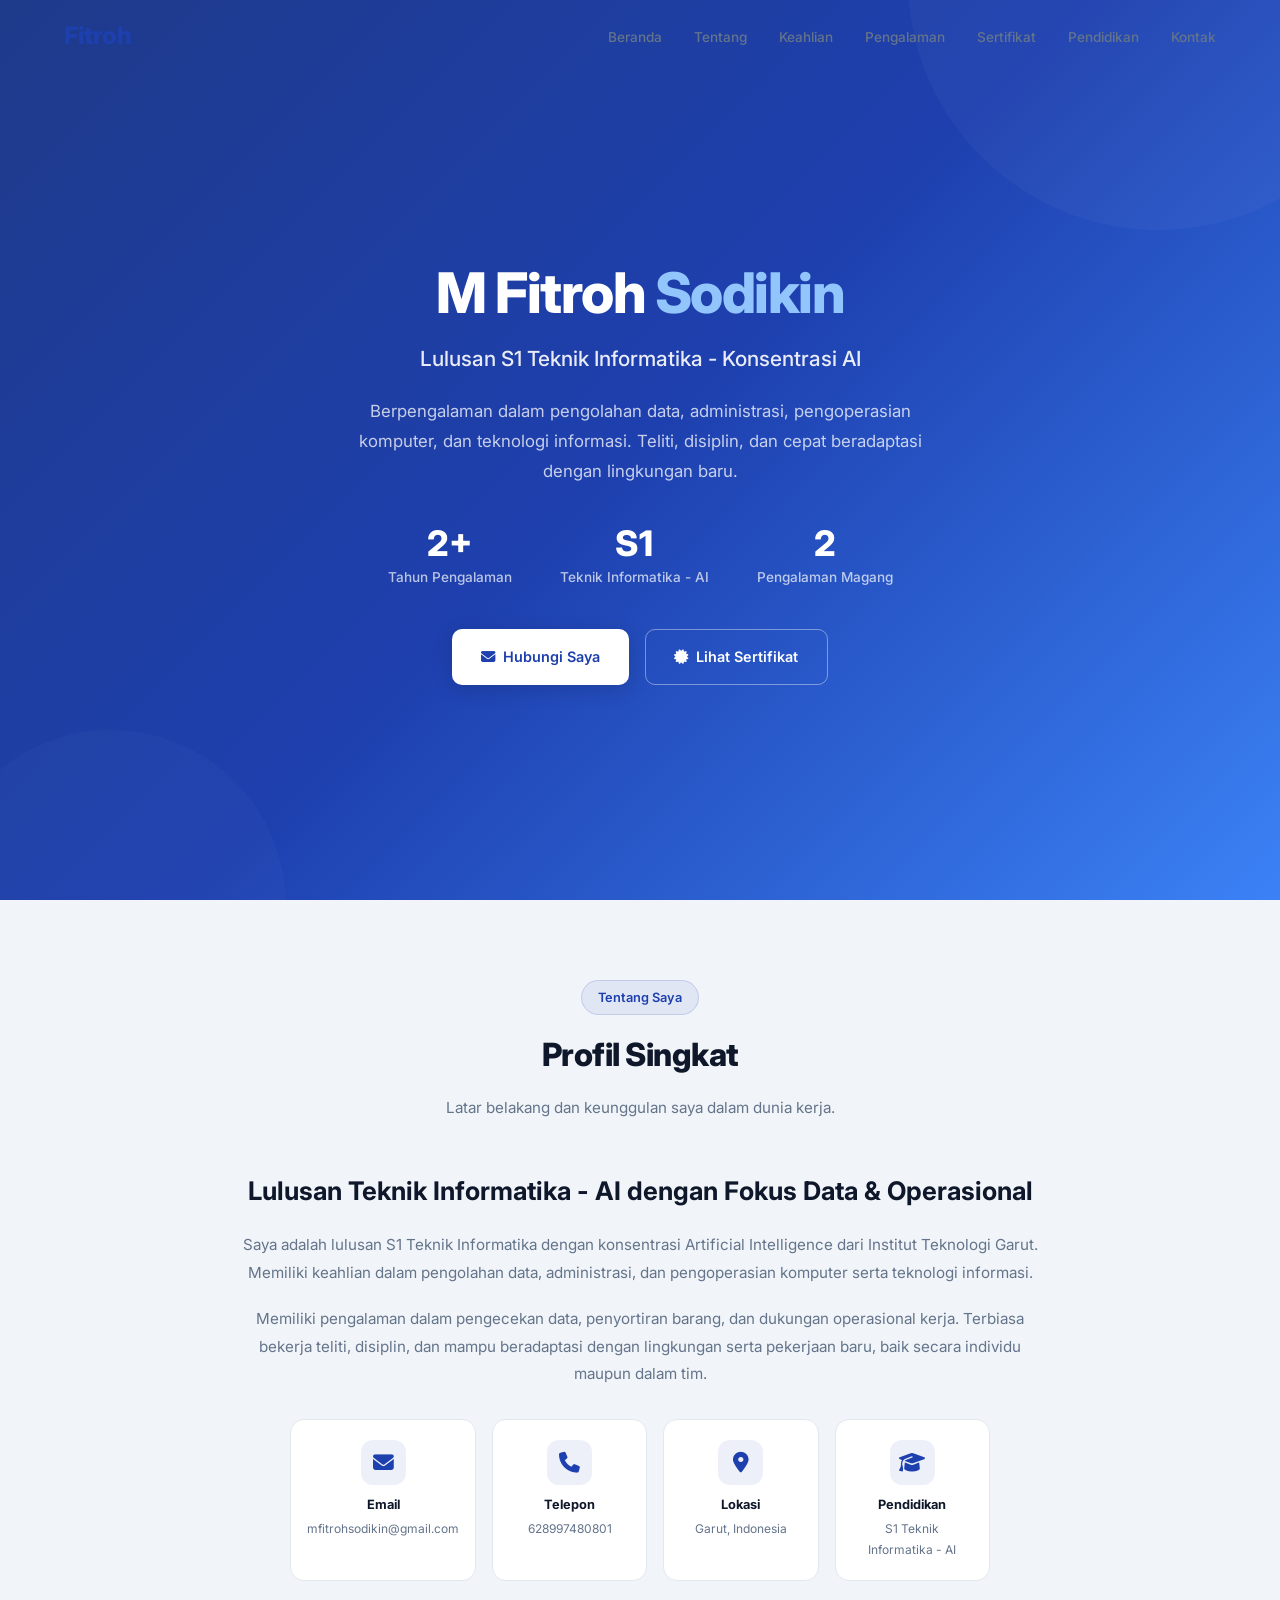
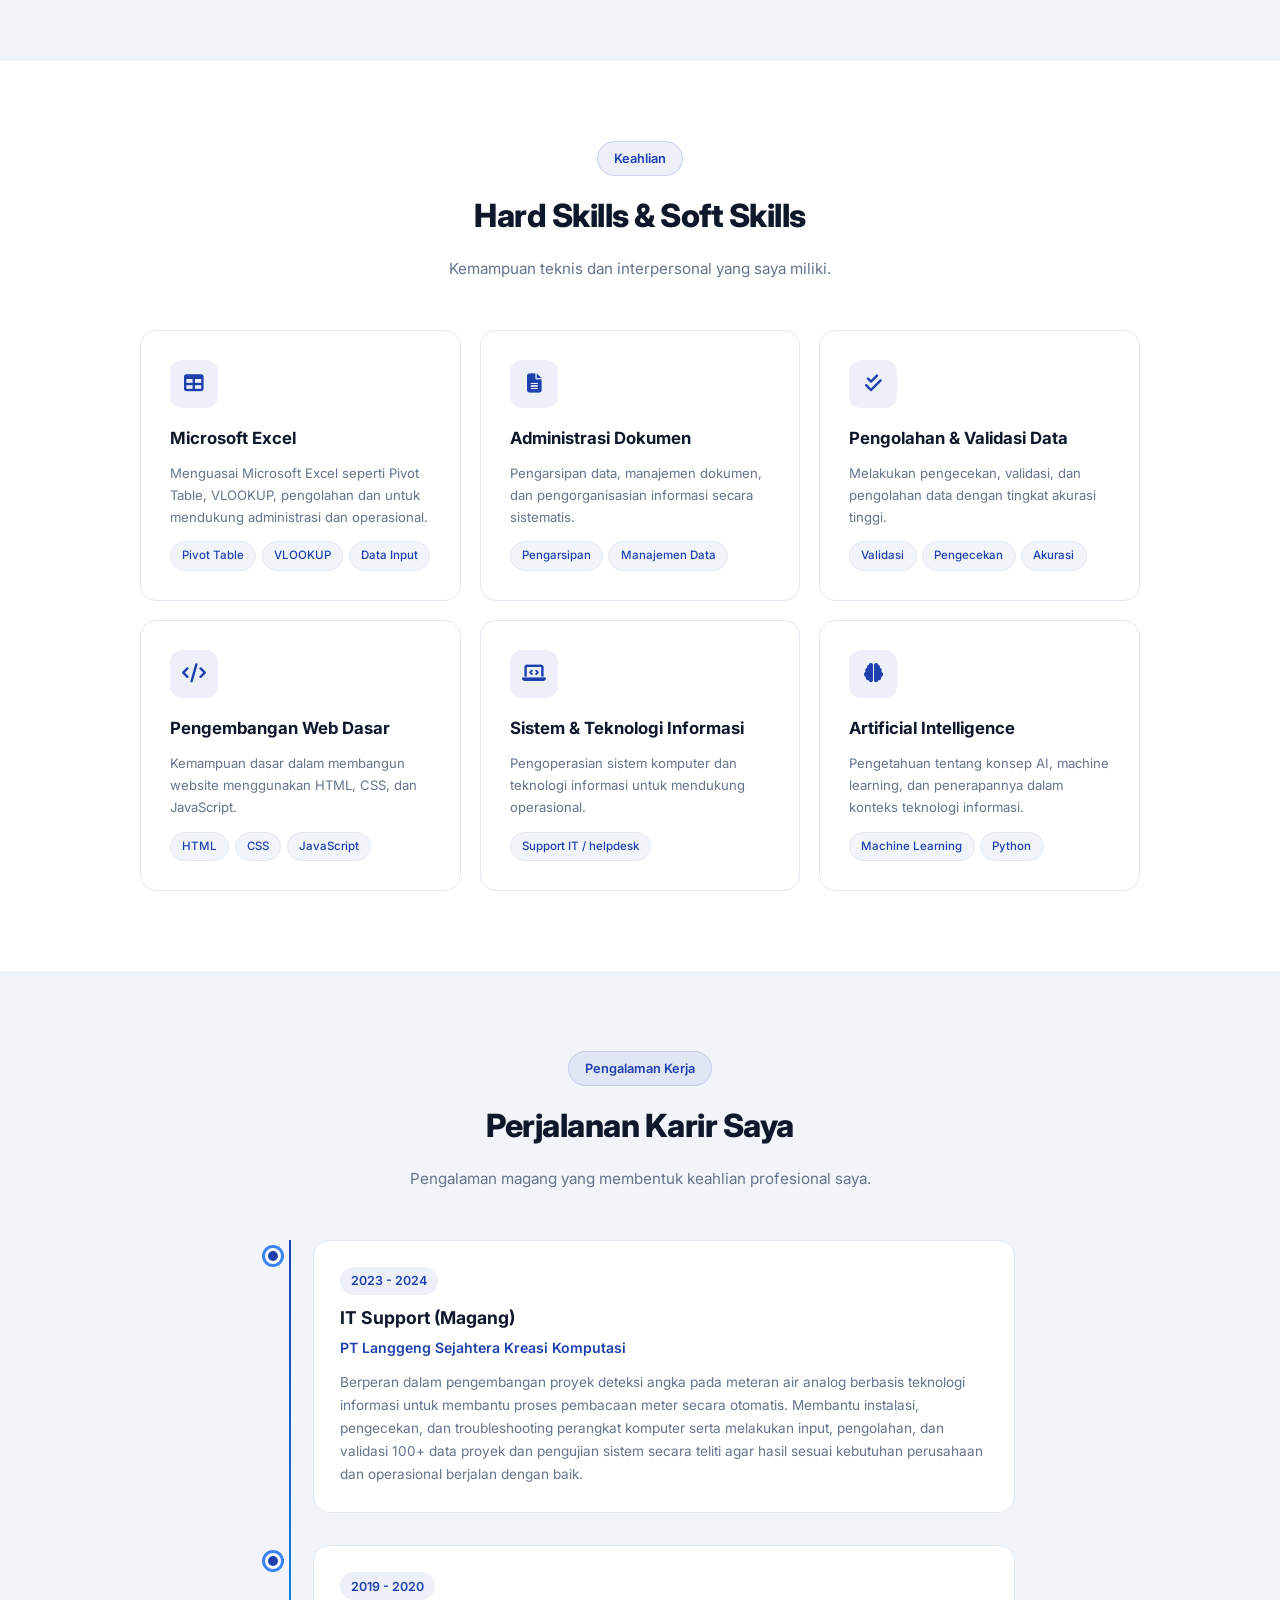
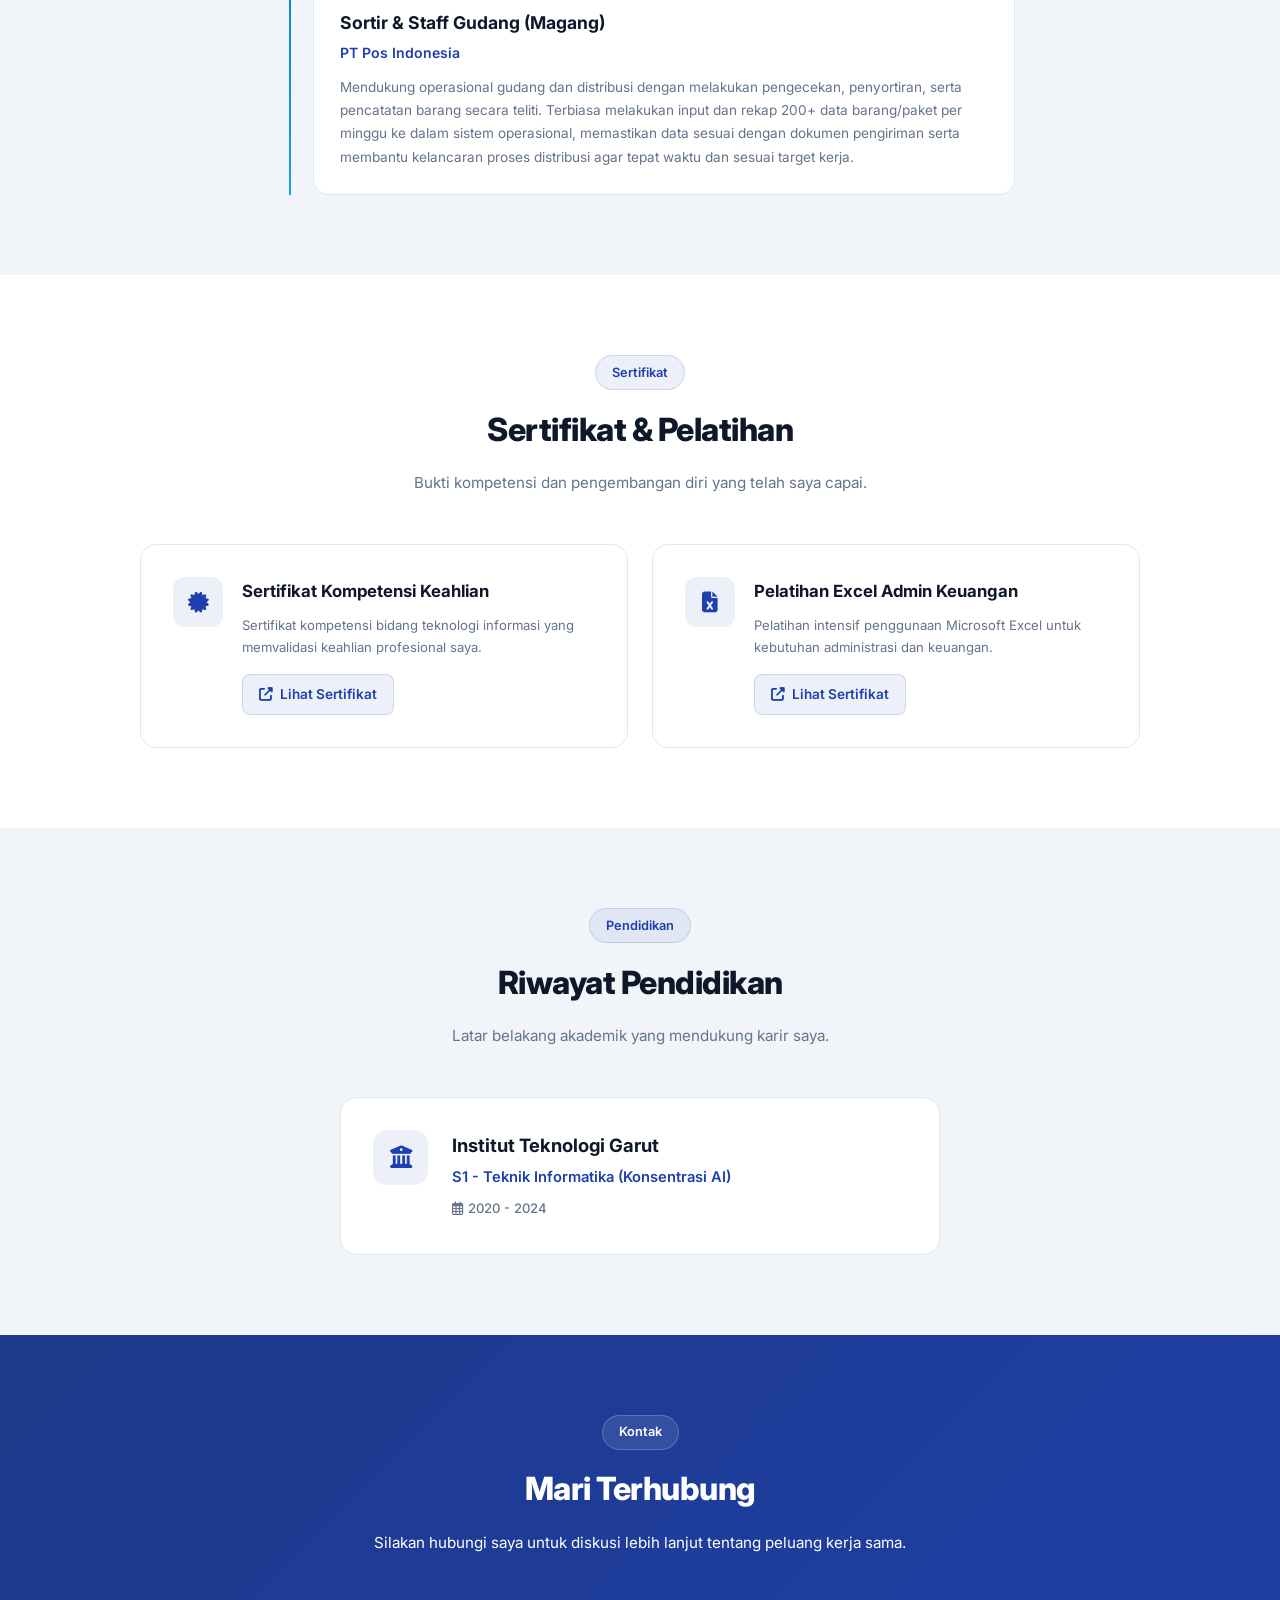
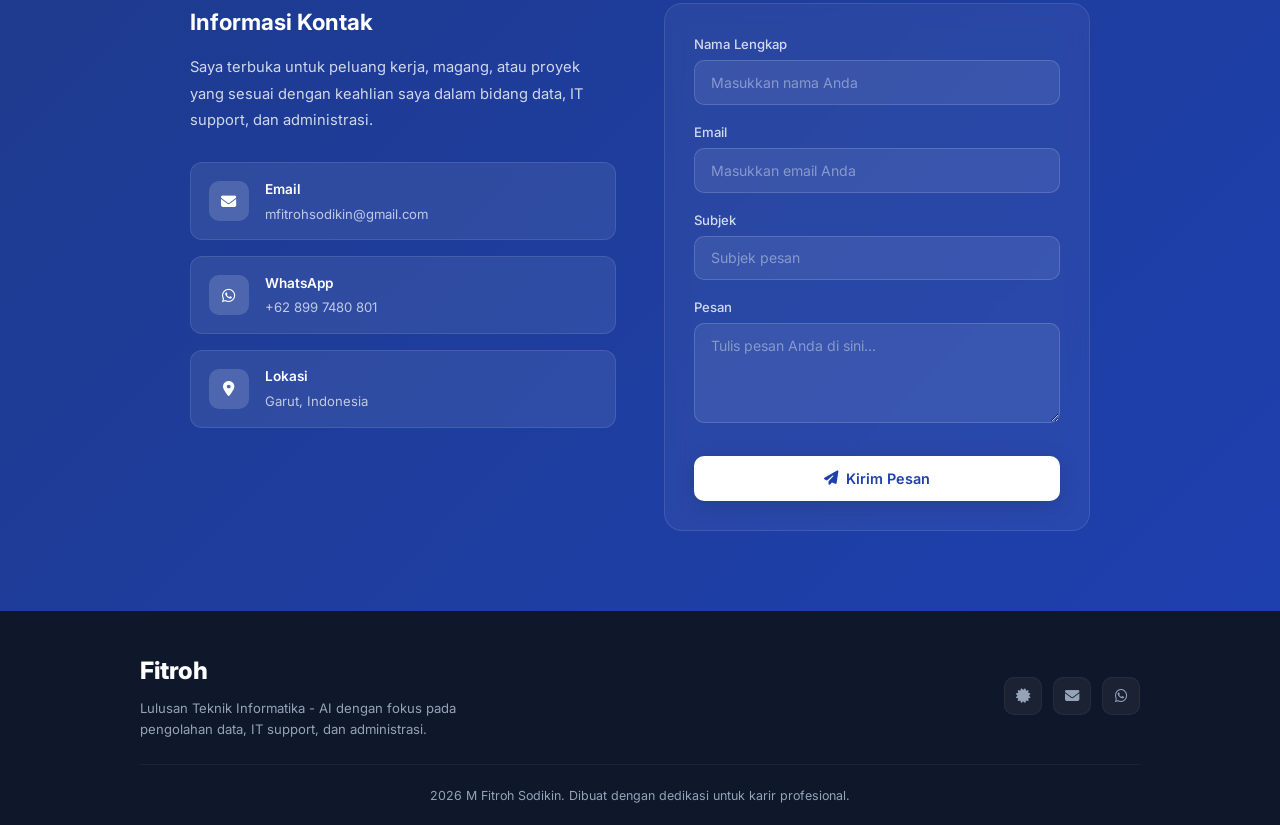
==== commit 52e5795c: "update portofolio" ====
--- a/index.html
+++ b/index.html
@@ -1,1019 +1,430 @@
-<!doctype html>
+<!DOCTYPE html>
 <html lang="id">
-  <head>
-    <meta charset="UTF-8" />
-    <meta name="viewport" content="width=device-width, initial-scale=1.0" />
-    <title>Portofolio | M Fitroh Sodikin</title>
-
-    <!-- Tailwind CSS -->
-    <script src="https://cdn.tailwindcss.com"></script>
-
-    <!-- Three.js -->
-    <script src="https://cdnjs.cloudflare.com/ajax/libs/three.js/r128/three.min.js"></script>
-
-    <!-- GSAP -->
-    <script src="https://cdnjs.cloudflare.com/ajax/libs/gsap/3.12.2/gsap.min.js"></script>
-
-    <!-- EmailJS -->
-    <script src="https://cdn.jsdelivr.net/npm/@emailjs/browser@3/dist/email.min.js"></script>
-
-    <!-- Google Fonts -->
-    <link
-      href="https://fonts.googleapis.com/css2?family=Inter:wght@300;400;600&family=Space+Grotesk:wght@500;700&display=swap"
-      rel="stylesheet"
-    />
-
-    <!-- CSS External -->
-    <link rel="stylesheet" href="style.css" />
-  </head>
-  <body>
-    <!-- Backgrounds -->
-    <div class="gradient-bg"></div>
-    <div class="mesh-gradient"></div>
-
-    <!-- Loading Screen -->
-    <div id="loading-screen">
-      <div class="loader mb-4"></div>
-      <p
-        class="text-slate-400 tracking-widest text-sm uppercase animate-pulse mb-2"
-      >
-        Memuat Portofolio...
-      </p>
-      <p id="loading-status" class="text-slate-500 text-xs">
-        Memuat resources...
-      </p>
-      <div id="error-message" class="error-msg hidden">
-        <p class="font-semibold mb-1">Error Memuat Gallery</p>
-        <p class="text-sm">
-          Coba refresh halaman atau periksa koneksi internet.
-        </p>
-        <button
-          onclick="forceStart()"
-          class="mt-3 px-4 py-2 bg-cyan-500/20 rounded-lg text-cyan-300 text-sm hover:bg-cyan-500/30"
-        >
-          Lewati & Lanjutkan
-        </button>
-      </div>
+<head>
+    <meta charset="UTF-8">
+    <meta name="viewport" content="width=device-width, initial-scale=1.0">
+    <title>M Fitroh Sodikin - Portofolio</title>
+    <link rel="preconnect" href="https://fonts.googleapis.com">
+    <link rel="preconnect" href="https://fonts.gstatic.com" crossorigin>
+    <link href="https://fonts.googleapis.com/css2?family=Inter:wght@300;400;500;600;700;800&display=swap" rel="stylesheet">
+    <link rel="stylesheet" href="https://cdnjs.cloudflare.com/ajax/libs/font-awesome/6.5.1/css/all.min.css">
+    <link rel="stylesheet" href="css/style.css">
+</head>
+<body>
+    <!-- Navigation -->
+    <nav id="navbar">
+        <a href="#" class="logo">Fitroh</a>
+        <ul class="nav-links">
+            <li><a href="#home">Beranda</a></li>
+            <li><a href="#about">Tentang</a></li>
+            <li><a href="#skills">Keahlian</a></li>
+            <li><a href="#experience">Pengalaman</a></li>
+            <li><a href="#certificates">Sertifikat</a></li>
+            <li><a href="#education">Pendidikan</a></li>
+            <li><a href="#contact">Kontak</a></li>
+        </ul>
+        <div class="hamburger" id="hamburger">
+            <span></span>
+            <span></span>
+            <span></span>
+        </div>
+    </nav>
+
+    <!-- Mobile Menu -->
+    <div class="overlay" id="overlay"></div>
+    <div class="mobile-menu" id="mobileMenu">
+        <ul>
+            <li><a href="#home" class="mobile-link">Beranda</a></li>
+            <li><a href="#about" class="mobile-link">Tentang</a></li>
+            <li><a href="#skills" class="mobile-link">Keahlian</a></li>
+            <li><a href="#experience" class="mobile-link">Pengalaman</a></li>
+            <li><a href="#certificates" class="mobile-link">Sertifikat</a></li>
+            <li><a href="#education" class="mobile-link">Pendidikan</a></li>
+            <li><a href="#contact" class="mobile-link">Kontak</a></li>
+        </ul>
     </div>
 
-    <!-- Navigation -->
-    <nav
-      id="navbar"
-      class="fixed top-0 left-0 right-0 z-50 px-6 py-4 flex justify-between items-center transition-all"
-    >
-      <div
-        class="flex items-center gap-3 cursor-pointer"
-        onclick="showSection('home')"
-      >
-        <div
-          class="w-10 h-10 rounded-full bg-gradient-to-br from-cyan-400 to-blue-600 flex items-center justify-center font-bold text-lg"
-        >
-          F
-        </div>
-        <div class="hidden sm:block">
-          <h1 class="text-lg font-bold tracking-tight">M FITROH SODIKIN</h1>
-          <p class="text-xs text-slate-400">Junior Frontend Developer</p>
-        </div>
-      </div>
-
-      <div class="hidden md:flex items-center gap-8 text-sm font-medium">
-        <button
-          onclick="showSection('tentang')"
-          class="nav-link"
-          data-section="tentang"
-        >
-          Tentang
-        </button>
-        <button
-          onclick="showSection('proyek')"
-          class="nav-link"
-          data-section="proyek"
-        >
-          Proyek
-        </button>
-        <button
-          onclick="showSection('keahlian')"
-          class="nav-link"
-          data-section="keahlian"
-        >
-          Keahlian
-        </button>
-        <button
-          onclick="showSection('kontak')"
-          class="px-5 py-2 rounded-full bg-cyan-500/20 text-cyan-300 border border-cyan-500/30 hover:bg-cyan-500/30 transition-all text-sm"
-        >
-          Kontak
-        </button>
-      </div>
-
-      <button class="md:hidden p-2" onclick="toggleMobileMenu()">
-        <svg
-          class="w-6 h-6"
-          fill="none"
-          stroke="currentColor"
-          viewBox="0 0 24 24"
-        >
-          <path
-            stroke-linecap="round"
-            stroke-linejoin="round"
-            stroke-width="2"
-            d="M4 6h16M4 12h16M4 18h16"
-          />
-        </svg>
-      </button>
-    </nav>
-
-    <!-- Mobile Menu -->
-    <div id="mobile-menu">
-      <button onclick="toggleMobileMenu()" class="absolute top-6 right-6 p-2">
-        <svg
-          class="w-8 h-8"
-          fill="none"
-          stroke="currentColor"
-          viewBox="0 0 24 24"
-        >
-          <path
-            stroke-linecap="round"
-            stroke-linejoin="round"
-            stroke-width="2"
-            d="M6 18L18 6M6 6l12 12"
-          />
-        </svg>
-      </button>
-      <button
-        onclick="
-          showSection('tentang');
-          toggleMobileMenu();
-        "
-        class="text-2xl font-medium hover:text-cyan-400"
-      >
-        Tentang
-      </button>
-      <button
-        onclick="
-          showSection('proyek');
-          toggleMobileMenu();
-        "
-        class="text-2xl font-medium hover:text-cyan-400"
-      >
-        Proyek
-      </button>
-      <button
-        onclick="
-          showSection('keahlian');
-          toggleMobileMenu();
-        "
-        class="text-2xl font-medium hover:text-cyan-400"
-      >
-        Keahlian
-      </button>
-      <button
-        onclick="
-          showSection('kontak');
-          toggleMobileMenu();
-        "
-        class="text-2xl font-medium text-cyan-400"
-      >
-        Kontak
-      </button>
-    </div>
-
-    <!-- ========== SECTION: HOME ========== -->
-    <section id="section-home" class="section-page active">
-      <div class="min-h-screen flex items-center px-6 md:px-16">
-        <div class="max-w-3xl">
-          <p
-            class="text-cyan-400 font-medium mb-4 tracking-widest text-sm uppercase animate-fade-in"
-          >
-            Selamat Datang di Dunia Saya
-          </p>
-          <h2
-            class="text-4xl md:text-6xl lg:text-7xl font-bold font-space mb-6 leading-tight animate-slide-up"
-          >
-            Membangun <span class="text-gradient">Pengalaman</span> Digital yang
-            Tak Terlupakan
-          </h2>
-          <p
-            class="text-slate-400 text-lg mb-8 max-w-xl animate-slide-up delay-100"
-          >
-            Saya adalah developer kreatif yang menggabungkan teknologi modern
-            dengan desain estetika untuk menciptakan solusi digital yang
-            inovatif.
-          </p>
-          <div class="flex flex-wrap gap-4 animate-slide-up delay-200">
-            <button
-              onclick="showSection('proyek')"
-              class="px-8 py-4 rounded-full bg-gradient-to-r from-cyan-500 to-blue-600 font-semibold hover:shadow-lg hover:shadow-cyan-500/25 transition-all transform hover:-translate-y-1"
-            >
-              Lihat Proyek
-            </button>
-            <button
-              onclick="showSection('tentang')"
-              class="px-8 py-4 rounded-full glass-button font-semibold"
-            >
-              Tentang Saya
-            </button>
-          </div>
-        </div>
-      </div>
-
-      <!-- Stats -->
-      <div class="absolute top-24 right-8 hidden lg:block">
-        <div class="glass-panel p-6 rounded-2xl space-y-4">
-          <div class="text-center">
-            <p
-              class="text-3xl font-bold text-cyan-400 counter"
-              data-target="12"
-            >
-              0
+    <!-- Hero Section -->
+    <section class="hero" id="home">
+        <div class="hero-content">
+            <!-- <div class="hero-badge">
+                <span class="dot"></span>
+                Tersedia untuk Kerja
+            </div> -->
+            <h1>
+                M Fitroh <span class="highlight">Sodikin</span>
+            </h1>
+            <p class="hero-subtitle">Lulusan S1 Teknik Informatika - Konsentrasi AI</p>
+            <p class="hero-desc">
+                Berpengalaman dalam pengolahan data, administrasi, pengoperasian komputer, dan teknologi informasi. Teliti, disiplin, dan cepat beradaptasi dengan lingkungan baru.
             </p>
-            <p class="text-xs text-slate-400 uppercase tracking-wider">
-              Proyek
+            <div class="hero-stats">
+                <div class="hero-stat">
+                    <h4>2+</h4>
+                    <p>Tahun Pengalaman</p>
+                </div>
+                <div class="hero-stat">
+                    <h4>S1</h4>
+                    <p>Teknik Informatika - AI</p>
+                </div>
+                <div class="hero-stat">
+                    <h4>2</h4>
+                    <p>Pengalaman Magang</p>
+                </div>
+            </div>
+            <div class="hero-buttons">
+                <a href="#contact" class="btn btn-primary">
+                    <i class="fas fa-envelope"></i>
+                    Hubungi Saya
+                </a>
+                <a href="#certificates" class="btn btn-outline">
+                    <i class="fas fa-certificate"></i>
+                    Lihat Sertifikat
+                </a>
+            </div>
+        </div>
+    </section>
+
+    <!-- About Section -->
+    <section class="about" id="about">
+        <div class="section-header reveal">
+            <span class="section-label">Tentang Saya</span>
+            <h2>Profil Singkat</h2>
+            <p>Latar belakang dan keunggulan saya dalam dunia kerja.</p>
+        </div>
+        <div class="about-content reveal">
+            <h3>Lulusan Teknik Informatika - AI dengan Fokus Data & Operasional</h3>
+            <p>
+                Saya adalah lulusan S1 Teknik Informatika dengan konsentrasi Artificial Intelligence dari Institut Teknologi Garut. Memiliki keahlian dalam pengolahan data, administrasi, dan pengoperasian komputer serta teknologi informasi.
             </p>
-          </div>
-          <div class="w-full h-px bg-white/10"></div>
-          <div class="text-center">
-            <p
-              class="text-3xl font-bold text-purple-400 counter"
-              data-target="2"
-            >
-              0
+            <p>
+                Memiliki pengalaman dalam pengecekan data, penyortiran barang, dan dukungan operasional kerja. Terbiasa bekerja teliti, disiplin, dan mampu beradaptasi dengan lingkungan serta pekerjaan baru, baik secara individu maupun dalam tim.
             </p>
-            <p class="text-xs text-slate-400 uppercase tracking-wider">Tahun</p>
-          </div>
-          <div class="w-full h-px bg-white/10"></div>
-          <div class="text-center">
-            <p
-              class="text-3xl font-bold text-pink-400 counter"
-              data-target="25"
-            >
-              0
-            </p>
-            <p class="text-xs text-slate-400 uppercase tracking-wider">Klien</p>
-          </div>
-        </div>
-      </div>
-    </section>
-
-    <!-- ========== SECTION: TENTANG ========== -->
-    <section id="section-tentang" class="section-page hidden-section">
-      <div class="min-h-screen px-6 md:px-16 pb-20">
-        <div class="max-w-6xl mx-auto">
-          <div class="text-center mb-12 pt-8">
-            <p
-              class="text-cyan-400 font-medium mb-2 tracking-widest text-sm uppercase"
-            >
-              About Me
-            </p>
-            <h2 class="text-4xl md:text-5xl font-bold font-space">
-              Tentang Saya
-            </h2>
-          </div>
-
-          <div class="grid lg:grid-cols-3 gap-8">
-            <!-- Profile Card - GANTI GAMBAR DI SINI -->
-            <div class="lg:col-span-1">
-              <div
-                class="glass-panel p-8 rounded-3xl text-center sticky top-24"
-              >
-                <!-- GAMBAR PROFIL - UBAH SRC DI BAWAH INI -->
-                <div
-                  class="w-32 h-32 mx-auto mb-6 rounded-2xl overflow-hidden ring-4 ring-cyan-500/30"
-                >
-                  <img
-                    src="assets/image profile/FOTO FORMAL AFIT.jpg"
-                    alt="M Fitroh Sodikin"
-                    class="w-full h-full object-cover hover:scale-110 transition-transform duration-500"
-                  />
-                </div>
-                <!-- AKHIR GAMBAR PROFIL -->
-
-                <h3 class="text-2xl font-bold font-space mb-2">
-                  M FITROH SODIKIN
-                </h3>
-                <p class="text-cyan-400 mb-4">Frontend Developer</p>
-                <p class="text-slate-400 text-sm mb-6">Garut, Indonesia</p>
-
-                <div class="flex justify-center gap-3 mb-6">
-                  <a
-                    href="#"
-                    class="w-10 h-10 rounded-full glass-button flex items-center justify-center hover:bg-cyan-500/20"
-                  >
-                    <svg
-                      class="w-5 h-5"
-                      fill="currentColor"
-                      viewBox="0 0 24 24"
-                    >
-                      <path
-                        d="M12 0c-6.626 0-12 5.373-12 12 0 5.302 3.438 9.8 8.207 11.387.599.111.793-.261.793-.577v-2.234c-3.338.726-4.033-1.416-4.033-1.416-.546-1.387-1.333-1.756-1.333-1.756-1.089-.745.083-.729.083-.729 1.205.084 1.839 1.237 1.839 1.237 1.07 1.834 2.807 1.304 3.492.997.107-.775.418-1.305.762-1.604-2.665-.305-5.467-1.334-5.467-5.931 0-1.311.469-2.381 1.236-3.221-.124-.303-.535-1.524.117-3.176 0 0 1.008-.322 3.301 1.23.957-.266 1.983-.399 3.003-.404 1.02.005 2.047.138 3.006.404 2.291-1.552 3.297-1.23 3.297-1.23.653 1.653.242 2.874.118 3.176.77.84 1.235 1.911 1.235 3.221 0 4.609-2.807 5.624-5.479 5.921.43.372.823 1.102.823 2.222v3.293c0 .319.192.694.801.576 4.765-1.589 8.199-6.086 8.199-11.386 0-6.627-5.373-12-12-12z"
-                      />
-                    </svg>
-                  </a>
-                  <a
-                    href="#"
-                    class="w-10 h-10 rounded-full glass-button flex items-center justify-center hover:bg-cyan-500/20"
-                  >
-                    <svg
-                      class="w-5 h-5"
-                      fill="currentColor"
-                      viewBox="0 0 24 24"
-                    >
-                      <path
-                        d="M19 0h-14c-2.761 0-5 2.239-5 5v14c0 2.761 2.239 5 5 5h14c2.762 0 5-2.239 5-5v-14c0-2.761-2.238-5-5-5zm-11 19h-3v-11h3v11zm-1.5-12.268c-.966 0-1.75-.79-1.75-1.764s.784-1.764 1.75-1.764 1.75.79 1.75 1.764-.783 1.764-1.75 1.764zm13.5 12.268h-3v-5.604c0-3.368-4-3.113-4 0v5.604h-3v-11h3v1.765c1.396-2.586 7-2.777 7 2.476v6.759z"
-                      />
-                    </svg>
-                  </a>
-                </div>
-
-                <a
-                  href="assets/cv/CV_Professional.pdf"
-                  class="block w-full py-3 rounded-xl bg-gradient-to-r from-cyan-500 to-blue-600 text-center font-semibold hover:shadow-lg transition-all"
-                  >Download CV</a
-                >
-              </div>
-            </div>
-
-            <!-- Content -->
-            <div class="lg:col-span-2 space-y-8">
-              <div class="glass-panel p-8 rounded-3xl">
-                <h3 class="text-2xl font-bold mb-4">Cerita Saya</h3>
-                <p class="text-slate-300 leading-relaxed mb-4">
-                  Lulusan S1 Teknik Informatika (2024) dengan minat pada
-                  Artificial Intelligence, pengolahan data, dan pengembangan
-                  sistem berbasis web. Memiliki ketertarikan dalam menggabungkan
-                  teknologi dan kreativitas untuk membangun solusi digital yang
-                  efektif.
-                </p>
-                <p class="text-slate-300 leading-relaxed">
-                  Berpengalaman mengembangkan berbagai proyek web dan produk
-                  digital menggunakan HTML, CSS, dan JavaScript, serta memiliki
-                  dasar dalam machine learning dan pengolahan data. Saya terus
-                  belajar dan mengeksplorasi teknologi untuk menciptakan solusi
-                  yang inovatif dan bermanfaat.
-                </p>
-              </div>
-
-              <!-- Timeline -->
-              <div class="glass-panel p-8 rounded-3xl">
-                <h3 class="text-xl font-bold mb-6 flex items-center gap-2">
-                  <svg
-                    class="w-5 h-5 text-cyan-400"
-                    fill="none"
-                    stroke="currentColor"
-                    viewBox="0 0 24 24"
-                  >
-                    <path
-                      stroke-linecap="round"
-                      stroke-linejoin="round"
-                      stroke-width="2"
-                      d="M12 8v4l3 3m6-3a9 9 0 11-18 0 9 9 0 0118 0z"
-                    />
-                  </svg>
-                  Perjalanan Karir
-                </h3>
-                <div class="space-y-6">
-                  <div class="flex gap-4">
-                    <div class="flex flex-col items-center">
-                      <div class="w-3 h-3 rounded-full bg-cyan-400"></div>
-                      <div
-                        class="w-0.5 flex-1 bg-gradient-to-b from-cyan-400 to-purple-400"
-                      ></div>
+            <div class="about-info">
+                <div class="info-item">
+                    <i class="fas fa-envelope"></i>
+                    <div>
+                        <h4>Email</h4>
+                        <p>mfitrohsodikin@gmail.com</p>
                     </div>
-                    <div class="pb-6">
-                      <p class="text-cyan-400 text-sm font-medium">
-                        2023 - 2024
-                      </p>
-                      <h4 class="font-bold text-lg">It Support</h4>
-                      <p class="text-slate-400">
-                        PT Langgeng Sejahtera Kreasi Komputasi • Bandung
-                      </p>
+                </div>
+                <div class="info-item">
+                    <i class="fas fa-phone"></i>
+                    <div>
+                        <h4>Telepon</h4>
+                        <p>628997480801</p>
                     </div>
-                  </div>
-                  <div class="flex gap-4">
-                    <div class="flex flex-col items-center">
-                      <div class="w-3 h-3 rounded-full bg-purple-400"></div>
-                      <div
-                        class="w-0.5 flex-1 bg-gradient-to-b from-purple-400 to-pink-400"
-                      ></div>
+                </div>
+                <div class="info-item">
+                    <i class="fas fa-map-marker-alt"></i>
+                    <div>
+                        <h4>Lokasi</h4>
+                        <p>Garut, Indonesia</p>
                     </div>
-                    <div class="pb-6">
-                      <p class="text-purple-400 text-sm font-medium">
-                        2019 - 2020
-                      </p>
-                      <h4 class="font-bold text-lg">Sortir&Staff Gudang</h4>
-                      <p class="text-slate-400">PT. Pos Indonesia • Garut</p>
+                </div>
+                <div class="info-item">
+                    <i class="fas fa-graduation-cap"></i>
+                    <div>
+                        <h4>Pendidikan</h4>
+                        <p>S1 Teknik Informatika - AI</p>
                     </div>
-                  </div>
-                  <div class="flex gap-4">
-                    <div class="flex flex-col items-center">
-                      <div class="w-3 h-3 rounded-full bg-pink-400"></div>
+                </div>
+            </div>
+        </div>
+    </section>
+
+    <!-- Skills Section -->
+    <section class="skills" id="skills">
+        <div class="section-header reveal">
+            <span class="section-label">Keahlian</span>
+            <h2>Hard Skills & Soft Skills</h2>
+            <p>Kemampuan teknis dan interpersonal yang saya miliki.</p>
+        </div>
+        <div class="skills-grid">
+            <div class="skill-card reveal">
+                <div class="skill-icon">
+                    <i class="fas fa-table"></i>
+                </div>
+                <h3>Microsoft Excel</h3>
+                <p>Menguasai Microsoft Excel seperti Pivot Table, VLOOKUP, pengolahan dan untuk mendukung administrasi dan operasional.</p>
+                <div class="skill-tags">
+                    <span class="skill-tag">Pivot Table</span>
+                    <span class="skill-tag">VLOOKUP</span>
+                    <span class="skill-tag">Data Input</span>
+                </div>
+            </div>
+            <div class="skill-card reveal">
+                <div class="skill-icon">
+                    <i class="fas fa-file-alt"></i>
+                </div>
+                <h3>Administrasi Dokumen</h3>
+                <p>Pengarsipan data, manajemen dokumen, dan pengorganisasian informasi secara sistematis.</p>
+                <div class="skill-tags">
+                    <span class="skill-tag">Pengarsipan</span>
+                    <span class="skill-tag">Manajemen Data</span>
+                </div>
+            </div>
+            <div class="skill-card reveal">
+                <div class="skill-icon">
+                    <i class="fas fa-check-double"></i>
+                </div>
+                <h3>Pengolahan & Validasi Data</h3>
+                <p>Melakukan pengecekan, validasi, dan pengolahan data dengan tingkat akurasi tinggi.</p>
+                <div class="skill-tags">
+                    <span class="skill-tag">Validasi</span>
+                    <span class="skill-tag">Pengecekan</span>
+                    <span class="skill-tag">Akurasi</span>
+                </div>
+            </div>
+            <div class="skill-card reveal">
+                <div class="skill-icon">
+                    <i class="fas fa-code"></i>
+                </div>
+                <h3>Pengembangan Web Dasar</h3>
+                <p>Kemampuan dasar dalam membangun website menggunakan HTML, CSS, dan JavaScript.</p>
+                <div class="skill-tags">
+                    <span class="skill-tag">HTML</span>
+                    <span class="skill-tag">CSS</span>
+                    <span class="skill-tag">JavaScript</span>
+                </div>
+            </div>
+            <div class="skill-card reveal">
+                <div class="skill-icon">
+                    <i class="fas fa-laptop-code"></i>
+                </div>
+                <h3>Sistem & Teknologi Informasi</h3>
+                <p>Pengoperasian sistem komputer dan teknologi informasi untuk mendukung operasional.</p>
+                <div class="skill-tags">
+                    <span class="skill-tag">Support IT / helpdesk</span>
+                </div>
+            </div>
+            <div class="skill-card reveal">
+                <div class="skill-icon">
+                    <i class="fas fa-brain"></i>
+                </div>
+                <h3>Artificial Intelligence</h3>
+                <p>Pengetahuan tentang konsep AI, machine learning, dan penerapannya dalam konteks teknologi informasi.</p>
+                <div class="skill-tags">
+                    <span class="skill-tag">Machine Learning</span>
+                    <span class="skill-tag">Python</span>
+                </div>
+            </div>
+        </div>
+    </section>
+
+    <!-- Experience Section -->
+    <section class="experience" id="experience">
+        <div class="section-header reveal">
+            <span class="section-label">Pengalaman Kerja</span>
+            <h2>Perjalanan Karir Saya</h2>
+            <p>Pengalaman magang yang membentuk keahlian profesional saya.</p>
+        </div>
+        <div class="timeline">
+            <div class="timeline-item reveal">
+                <div class="timeline-dot"></div>
+                <div class="timeline-content">
+                    <span class="timeline-date">2023 - 2024</span>
+                    <h3>IT Support (Magang)</h3>
+                    <h4>PT Langgeng Sejahtera Kreasi Komputasi</h4>
+                    <p>
+                        Berperan dalam pengembangan proyek deteksi angka pada meteran air analog berbasis teknologi informasi untuk membantu proses pembacaan meter secara otomatis. Membantu instalasi, pengecekan, dan troubleshooting perangkat komputer serta melakukan input, pengolahan, dan validasi 100+ data proyek dan pengujian sistem secara teliti agar hasil sesuai kebutuhan perusahaan dan operasional berjalan dengan baik.
+                    </p>
+                </div>
+            </div>
+            <div class="timeline-item reveal">
+                <div class="timeline-dot"></div>
+                <div class="timeline-content">
+                    <span class="timeline-date">2019 - 2020</span>
+                    <h3>Sortir & Staff Gudang (Magang)</h3>
+                    <h4>PT Pos Indonesia</h4>
+                    <p>
+                        Mendukung operasional gudang dan distribusi dengan melakukan pengecekan, penyortiran, serta pencatatan barang secara teliti. Terbiasa melakukan input dan rekap 200+ data barang/paket per minggu ke dalam sistem operasional, memastikan data sesuai dengan dokumen pengiriman serta membantu kelancaran proses distribusi agar tepat waktu dan sesuai target kerja.
+                    </p>
+                </div>
+            </div>
+        </div>
+    </section>
+
+    <!-- Certificates Section -->
+    <section class="certificates" id="certificates">
+        <div class="section-header reveal">
+            <span class="section-label">Sertifikat</span>
+            <h2>Sertifikat & Pelatihan</h2>
+            <p>Bukti kompetensi dan pengembangan diri yang telah saya capai.</p>
+        </div>
+        <div class="certificates-grid">
+            <div class="cert-card reveal">
+                <div class="cert-icon">
+                    <i class="fas fa-certificate"></i>
+                </div>
+                <div class="cert-content">
+                    <h3>Sertifikat Kompetensi Keahlian</h3>
+                    <p>Sertifikat kompetensi bidang teknologi informasi yang memvalidasi keahlian profesional saya.</p>
+                    <a href="https://drive.google.com/file/d/1yotaROkqpZZuN_O9GJSs_vr5v1Fbpjll/view?usp=drive_link" target="_blank" class="cert-link">
+                        <i class="fas fa-external-link-alt"></i>
+                        Lihat Sertifikat
+                    </a>
+                </div>
+            </div>
+            <div class="cert-card reveal">
+                <div class="cert-icon">
+                    <i class="fas fa-file-excel"></i>
+                </div>
+                <div class="cert-content">
+                    <h3>Pelatihan Excel Admin Keuangan</h3>
+                    <p>Pelatihan intensif penggunaan Microsoft Excel untuk kebutuhan administrasi dan keuangan.</p>
+                    <a href="https://drive.google.com/file/d/1_uaP0WmWKiEXiMEoLjd8zoLAzrHhC-JD/view?usp=drive_link" target="_blank" class="cert-link">
+                        <i class="fas fa-external-link-alt"></i>
+                        Lihat Sertifikat
+                    </a>
+                </div>
+            <!-- </div>
+            <div class="cert-card reveal">
+                <div class="cert-icon">
+                    <i class="fas fa-robot"></i>
+                </div>
+                <div class="cert-content">
+                    <h3>Pelatihan Artificial Intelligence</h3>
+                    <p>Pelatihan dan workshop tentang penerapan AI dan machine learning dalam industri.</p>
+                    <a href="https://drive.google.com/file/d/CONTOH_LINK_3/view?usp=sharing" target="_blank" class="cert-link">
+                        <i class="fas fa-external-link-alt"></i>
+                        Lihat Sertifikat
+                    </a>
+                </div>
+            </div>
+            <div class="cert-card reveal">
+                <div class="cert-icon">
+                    <i class="fas fa-laptop-code"></i>
+                </div>
+                <div class="cert-content">
+                    <h3>Sertifikat Web Development</h3>
+                    <p>Sertifikat kelulusan kursus pengembangan web dasar menggunakan HTML, CSS, dan JavaScript.</p>
+                    <a href="https://drive.google.com/file/d/CONTOH_LINK_4/view?usp=sharing" target="_blank" class="cert-link">
+                        <i class="fas fa-external-link-alt"></i>
+                        Lihat Sertifikat
+                    </a>
+                </div>
+            </div> -->
+        </div>
+    </section>
+
+    <!-- Education Section -->
+    <section class="education" id="education">
+        <div class="section-header reveal">
+            <span class="section-label">Pendidikan</span>
+            <h2>Riwayat Pendidikan</h2>
+            <p>Latar belakang akademik yang mendukung karir saya.</p>
+        </div>
+        <div class="edu-card reveal">
+            <div class="edu-icon">
+                <i class="fas fa-university"></i>
+            </div>
+            <div class="edu-info">
+                <h3>Institut Teknologi Garut</h3>
+                <h4>S1 - Teknik Informatika (Konsentrasi AI)</h4>
+                <span class="edu-date"><i class="far fa-calendar-alt" style="margin-right: 0.3rem;"></i>2020 - 2024</span>
+            </div>
+        </div>
+    </section>
+
+    <!-- Contact Section -->
+    <section class="contact" id="contact">
+        <div class="section-header reveal">
+            <span class="section-label">Kontak</span>
+            <h2>Mari Terhubung</h2>
+            <p>Silakan hubungi saya untuk diskusi lebih lanjut tentang peluang kerja sama.</p>
+        </div>
+        <div class="contact-grid reveal">
+            <div class="contact-info">
+                <h3>Informasi Kontak</h3>
+                <p>Saya terbuka untuk peluang kerja, magang, atau proyek yang sesuai dengan keahlian saya dalam bidang data, IT support, dan administrasi.</p>
+                <div class="contact-details">
+                    <a href="mailto:mfitrohsodikin@gmail.com" class="contact-item">
+                        <div class="contact-item-icon">
+                            <i class="fas fa-envelope"></i>
+                        </div>
+                        <div class="contact-item-info">
+                            <h4>Email</h4>
+                            <p>mfitrohsodikin@gmail.com</p>
+                        </div>
+                    </a>
+                    <a href="https://wa.me/628997480801" class="contact-item" target="_blank">
+                        <div class="contact-item-icon">
+                            <i class="fab fa-whatsapp"></i>
+                        </div>
+                        <div class="contact-item-info">
+                            <h4>WhatsApp</h4>
+                            <p>+62 899 7480 801</p>
+                        </div>
+                    </a>
+                    <div class="contact-item">
+                        <div class="contact-item-icon">
+                            <i class="fas fa-map-marker-alt"></i>
+                        </div>
+                        <div class="contact-item-info">
+                            <h4>Lokasi</h4>
+                            <p>Garut, Indonesia</p>
+                        </div>
                     </div>
-                  </div>
-                </div>
-              </div>
-            </div>
-          </div>
-        </div>
-      </div>
-    </section>
-
-    <!-- ========== SECTION: PROYEK (3D Gallery) ========== -->
-    <section
-      id="section-proyek"
-      class="section-page hidden-section"
-      style="padding: 0; overflow: hidden"
-    >
-      <!-- 3D Canvas -->
-      <div id="canvas-container"></div>
-
-      <!-- UI Overlay -->
-      <div
-        class="absolute bottom-8 left-1/2 transform -translate-x-1/2 z-20 pointer-events-none"
-      >
-        <div class="glass-panel px-6 py-3 rounded-full flex items-center gap-3">
-          <svg
-            class="h-5 w-5 text-cyan-400"
-            fill="none"
-            stroke="currentColor"
-            viewBox="0 0 24 24"
-          >
-            <path
-              stroke-linecap="round"
-              stroke-linejoin="round"
-              stroke-width="2"
-              d="M15 15l-2 5L9 9l11 4-5 2zm0 0l5 5M7.188 2.239l.777 2.897M5.136 7.965l-2.898-.777M13.95 4.05l-2.122 2.122m-5.657 5.656l-2.12 2.122"
-            />
-          </svg>
-          <span class="text-sm font-light tracking-wide text-slate-200"
-            >Geser untuk Rotasi • Klik untuk Detail</span
-          >
-        </div>
-      </div>
-
-      <!-- Controls -->
-      <div class="absolute bottom-8 right-8 z-20 flex gap-3">
-        <button
-          onclick="resetView()"
-          class="glass-button p-3 rounded-full"
-          title="Reset View"
-        >
-          <svg
-            class="h-5 w-5"
-            fill="none"
-            stroke="currentColor"
-            viewBox="0 0 24 24"
-          >
-            <path
-              stroke-linecap="round"
-              stroke-linejoin="round"
-              stroke-width="2"
-              d="M3 12l2-2m0 0l7-7 7 7M5 10v10a1 1 0 001 1h3m10-11l2 2m-2-2v10a1 1 0 01-1 1h-3m-6 0a1 1 0 001-1v-4a1 1 0 011-1h2a1 1 0 011 1v4a1 1 0 001 1m-6 0h6"
-            />
-          </svg>
-        </button>
-        <button
-          onclick="toggleAutoRotate()"
-          id="auto-rotate-btn"
-          class="glass-button px-5 py-3 rounded-full flex items-center gap-2 text-sm font-medium"
-        >
-          <span id="rotate-icon">
-            <svg
-              class="h-4 w-4 animate-spin"
-              fill="none"
-              stroke="currentColor"
-              viewBox="0 0 24 24"
-            >
-              <path
-                stroke-linecap="round"
-                stroke-linejoin="round"
-                stroke-width="2"
-                d="M4 4v5h.582m15.356 2A8.001 8.001 0 004.582 9m0 0H9m11 11v-5h-.581m0 0a8.003 8.003 0 01-15.357-2m15.357 2H15"
-              />
-            </svg>
-          </span>
-          <span>Auto-rotate</span>
-        </button>
-      </div>
-
-      <!-- Stats -->
-      <div class="absolute top-24 right-8 z-20 hidden lg:block">
-        <div class="glass-panel p-6 rounded-2xl space-y-4">
-          <div class="text-center">
-            <p class="text-3xl font-bold text-cyan-400">6</p>
-            <p class="text-xs text-slate-400 uppercase tracking-wider">
-              Proyek
-            </p>
-          </div>
-        </div>
-      </div>
-    </section>
-
-    <!-- ========== SECTION: KEAHLIAN ========== -->
-    <section id="section-keahlian" class="section-page hidden-section">
-      <div class="min-h-screen px-6 md:px-16 pb-20">
-        <div class="max-w-6xl mx-auto pt-8">
-          <div class="text-center mb-12">
-            <p
-              class="text-cyan-400 font-medium mb-2 tracking-widest text-sm uppercase"
-            >
-              Expertise
-            </p>
-            <h2 class="text-4xl md:text-5xl font-bold font-space">
-              Keahlian & Teknologi
-            </h2>
-          </div>
-
-          <div class="grid md:grid-cols-3 gap-6 mb-8">
-            <!-- Frontend -->
-            <div class="glass-panel p-8 rounded-3xl">
-              <div
-                class="w-14 h-14 rounded-2xl bg-cyan-500/20 flex items-center justify-center mb-6"
-              >
-                <svg
-                  class="w-7 h-7 text-cyan-400"
-                  fill="none"
-                  stroke="currentColor"
-                  viewBox="0 0 24 24"
-                >
-                  <path
-                    stroke-linecap="round"
-                    stroke-linejoin="round"
-                    stroke-width="2"
-                    d="M9.75 17L9 20l-1 1h8l-1-1-.75-3M3 13h18M5 17h14a2 2 0 002-2V5a2 2 0 00-2-2H5a2 2 0 00-2 2v10a2 2 0 002 2z"
-                  />
-                </svg>
-              </div>
-              <h3 class="text-xl font-bold mb-4">Frontend</h3>
-              <div class="space-y-3 text-sm">
-                <div class="flex justify-between">
-                  <span class="text-slate-300">Html</span
-                  ><span class="text-cyan-400">●●●●●</span>
-                </div>
-                <div class="flex justify-between">
-                  <span class="text-slate-300">css</span
-                  ><span class="text-cyan-400">●●●●○</span>
-                </div>
-                <div class="flex justify-between">
-                  <span class="text-slate-300">JavaScript</span
-                  ><span class="text-cyan-400">●●●●●</span>
-                </div>
-              </div>
-            </div>
-
-            <!-- Backend -->
-            <div class="glass-panel p-8 rounded-3xl">
-              <div
-                class="w-14 h-14 rounded-2xl bg-purple-500/20 flex items-center justify-center mb-6"
-              >
-                <svg
-                  class="w-7 h-7 text-purple-400"
-                  fill="none"
-                  stroke="currentColor"
-                  viewBox="0 0 24 24"
-                >
-                  <path
-                    stroke-linecap="round"
-                    stroke-linejoin="round"
-                    stroke-width="2"
-                    d="M5 12h14M5 12a2 2 0 01-2-2V6a2 2 0 012-2h14a2 2 0 012 2v4a2 2 0 01-2 2M5 12a2 2 0 00-2 2v4a2 2 0 002 2h14a2 2 0 002-2v-4a2 2 0 00-2-2m-2-4h.01M17 16h.01"
-                  />
-                </svg>
-              </div>
-              <h3 class="text-xl font-bold mb-4">Backend</h3>
-              <div class="space-y-3 text-sm">
-                <div class="flex justify-between">
-                  <span class="text-slate-300">MySql/mongodb/postmant</span
-                  ><span class="text-purple-400">●●●○○</span>
-                </div>
-                <div class="flex justify-between">
-                  <span class="text-slate-300">Python</span
-                  ><span class="text-purple-400">●●●○○</span>
-                </div>
-              </div>
-            </div>
-
-            <!-- Design -->
-            <div class="glass-panel p-8 rounded-3xl">
-              <div
-                class="w-14 h-14 rounded-2xl bg-pink-500/20 flex items-center justify-center mb-6"
-              >
-                <svg
-                  class="w-7 h-7 text-pink-400"
-                  fill="none"
-                  stroke="currentColor"
-                  viewBox="0 0 24 24"
-                >
-                  <path
-                    stroke-linecap="round"
-                    stroke-linejoin="round"
-                    stroke-width="2"
-                    d="M7 21a4 4 0 01-4-4V5a2 2 0 012-2h4a2 2 0 012 2v12a4 4 0 01-4 4zm0 0h12a2 2 0 002-2v-4a2 2 0 00-2-2h-2.343M11 7.343l1.657-1.657a2 2 0 012.828 0l2.829 2.829a2 2 0 010 2.828l-8.486 8.485M7 17h.01"
-                  />
-                </svg>
-              </div>
-              <h3 class="text-xl font-bold mb-4">Design</h3>
-              <div class="space-y-3 text-sm">
-                <div class="flex justify-between">
-                  <span class="text-slate-300">Figma</span
-                  ><span class="text-pink-400">●●●○○</span>
-                </div>
-                <div class="flex justify-between">
-                  <span class="text-slate-300">Canva</span
-                  ><span class="text-pink-400">●●●○○</span>
-                </div>
-              </div>
-            </div>
-          </div>
-
-          <!-- Tools -->
-          <div class="glass-panel p-8 rounded-3xl">
-            <h3 class="text-xl font-bold mb-6 text-center">
-              Tools & Platforms
-            </h3>
-            <div class="flex flex-wrap justify-center gap-3">
-              <span class="tech-tag">Git</span>
-              <span class="tech-tag">GitHub</span>
-              <span class="tech-tag">Visual Studio Code</span>
-              <span class="tech-tag">MySQL</span>
-              <span class="tech-tag">Figma</span>
-              <span class="tech-tag">Google Colab</span>
-              <span class="tech-tag">TensorFlow</span>
-              <span class="tech-tag">Pandas</span>
-              <span class="tech-tag">Scikit-learn</span>
-              <span class="tech-tag">Python</span>
-            </div>
-          </div>
-        </div>
-      </div>
-    </section>
-
-    <!-- ========== SECTION: KONTAK ========== -->
-    <section id="section-kontak" class="section-page hidden-section">
-      <div
-        class="min-h-screen px-6 md:px-16 flex items-center justify-center pb-20"
-      >
-        <div class="max-w-4xl w-full pt-8">
-          <div class="text-center mb-12">
-            <p
-              class="text-cyan-400 font-medium mb-2 tracking-widest text-sm uppercase"
-            >
-              Get In Touch
-            </p>
-            <h2 class="text-4xl md:text-5xl font-bold font-space">
-              Mari Berkolaborasi
-            </h2>
-          </div>
-
-          <div class="grid md:grid-cols-2 gap-8">
-            <!-- Info -->
-            <div class="space-y-4">
-              <div class="glass-panel p-6 rounded-2xl flex items-center gap-4">
-                <div
-                  class="w-12 h-12 rounded-xl bg-cyan-500/20 flex items-center justify-center"
-                >
-                  <svg
-                    class="w-6 h-6 text-cyan-400"
-                    fill="none"
-                    stroke="currentColor"
-                    viewBox="0 0 24 24"
-                  >
-                    <path
-                      stroke-linecap="round"
-                      stroke-linejoin="round"
-                      stroke-width="2"
-                      d="M3 8l7.89 5.26a2 2 0 002.22 0L21 8M5 19h14a2 2 0 002-2V7a2 2 0 00-2-2H5a2 2 0 00-2 2v10a2 2 0 002 2z"
-                    />
-                  </svg>
-                </div>
-                <div>
-                  <p class="text-slate-400 text-sm">Email</p>
-                  <p class="font-semibold">mfitrohsodikin@gmail.com</p>
-                </div>
-              </div>
-              <div class="glass-panel p-6 rounded-2xl flex items-center gap-4">
-                <div
-                  class="w-12 h-12 rounded-xl bg-purple-500/20 flex items-center justify-center"
-                >
-                  <svg
-                    class="w-6 h-6 text-purple-400"
-                    fill="none"
-                    stroke="currentColor"
-                    viewBox="0 0 24 24"
-                  >
-                    <path
-                      stroke-linecap="round"
-                      stroke-linejoin="round"
-                      stroke-width="2"
-                      d="M17.657 16.657L13.414 20.9a1.998 1.998 0 01-2.827 0l-4.244-4.243a8 8 0 1111.314 0z"
-                    />
-                  </svg>
-                </div>
-                <div>
-                  <p class="text-slate-400 text-sm">Lokasi</p>
-                  <p class="font-semibold">Garut, Indonesia</p>
-                </div>
-              </div>
-              <div class="glass-panel p-6 rounded-2xl flex items-center gap-4">
-                <div
-                  class="w-12 h-12 rounded-xl bg-green-500/20 flex items-center justify-center"
-                >
-                  <svg
-                    class="w-6 h-6 text-green-400"
-                    fill="none"
-                    stroke="currentColor"
-                    viewBox="0 0 24 24"
-                  >
-                    <path
-                      stroke-linecap="round"
-                      stroke-linejoin="round"
-                      stroke-width="2"
-                      d="M12 8v4l3 3m6-3a9 9 0 11-18 0 9 9 0 0118 0z"
-                    />
-                  </svg>
-                </div>
-                <!-- <div>
-                  <p class="text-slate-400 text-sm">Availability</p>
-                  <p class="font-semibold text-green-400">
-                    ● Tersedia untuk proyek
-                  </p>
-                </div> -->
-              </div>
-            </div>
-
-            <!-- Form dengan EmailJS -->
-            <form
-              id="contact-form"
-              class="glass-panel p-8 rounded-3xl space-y-4"
-            >
-              <div>
-                <label class="block text-sm text-slate-400 mb-2">Nama</label>
-                <input
-                  type="text"
-                  name="user_name"
-                  id="user_name"
-                  required
-                  class="w-full px-4 py-3 rounded-xl bg-white/5 border border-white/10 focus:border-cyan-500/50 focus:outline-none transition-colors text-white"
-                  placeholder="Nama Anda"
-                />
-              </div>
-              <div>
-                <label class="block text-sm text-slate-400 mb-2">Email</label>
-                <input
-                  type="email"
-                  name="user_email"
-                  id="user_email"
-                  required
-                  class="w-full px-4 py-3 rounded-xl bg-white/5 border border-white/10 focus:border-cyan-500/50 focus:outline-none transition-colors text-white"
-                  placeholder="email@example.com"
-                />
-              </div>
-              <div>
-                <label class="block text-sm text-slate-400 mb-2">Pesan</label>
-                <textarea
-                  name="message"
-                  id="message"
-                  rows="4"
-                  required
-                  class="w-full px-4 py-3 rounded-xl bg-white/5 border border-white/10 focus:border-cyan-500/50 focus:outline-none transition-colors text-white resize-none"
-                  placeholder="Ceritakan tentang proyek Anda..."
-                ></textarea>
-              </div>
-              <button
-                type="submit"
-                id="submit-btn"
-                class="w-full py-4 rounded-xl bg-gradient-to-r from-cyan-500 to-blue-600 font-semibold hover:shadow-lg hover:shadow-cyan-500/25 transition-all flex items-center justify-center gap-2"
-              >
-                <span>Kirim Pesan</span>
-                <svg
-                  id="send-icon"
-                  class="w-5 h-5"
-                  fill="none"
-                  stroke="currentColor"
-                  viewBox="0 0 24 24"
-                >
-                  <path
-                    stroke-linecap="round"
-                    stroke-linejoin="round"
-                    stroke-width="2"
-                    d="M12 19l9 2-9-18-9 18 9-2zm0 0v-8"
-                  ></path>
-                </svg>
-                <svg
-                  id="loading-spinner"
-                  class="w-5 h-5 animate-spin hidden"
-                  fill="none"
-                  viewBox="0 0 24 24"
-                >
-                  <circle
-                    class="opacity-25"
-                    cx="12"
-                    cy="12"
-                    r="10"
-                    stroke="currentColor"
-                    stroke-width="4"
-                  ></circle>
-                  <path
-                    class="opacity-75"
-                    fill="currentColor"
-                    d="M4 12a8 8 0 018-8V0C5.373 0 0 5.373 0 12h4zm2 5.291A7.962 7.962 0 014 12H0c0 3.042 1.135 5.824 3 7.938l3-2.647z"
-                  ></path>
-                </svg>
-              </button>
-              <p id="form-status" class="text-center text-sm mt-2 hidden"></p>
+                </div>
+            </div>
+            <form class="contact-form" id="contactForm">
+                <div class="form-group">
+                    <label for="name">Nama Lengkap</label>
+                    <input type="text" id="name" placeholder="Masukkan nama Anda" required>
+                </div>
+                <div class="form-group">
+                    <label for="email">Email</label>
+                    <input type="email" id="email" placeholder="Masukkan email Anda" required>
+                </div>
+                <div class="form-group">
+                    <label for="subject">Subjek</label>
+                    <input type="text" id="subject" placeholder="Subjek pesan" required>
+                </div>
+                <div class="form-group">
+                    <label for="message">Pesan</label>
+                    <textarea id="message" placeholder="Tulis pesan Anda di sini..." required></textarea>
+                </div>
+                <button type="submit" class="btn btn-primary">
+                    <i class="fas fa-paper-plane"></i>
+                    Kirim Pesan
+                </button>
             </form>
-          </div>
-        </div>
-      </div>
-    </section>
-
-    <!-- Project Detail Modal -->
-    <div
-      id="detail-modal"
-      class="fixed inset-0 z-[70] hidden flex items-center justify-center p-4"
-    >
-      <div
-        id="modal-backdrop"
-        class="absolute inset-0 bg-black/80 backdrop-blur-md transition-opacity duration-300 opacity-0"
-        onclick="closeDetailModal()"
-      ></div>
-
-      <div
-        id="modal-card"
-        class="relative w-full max-w-4xl glass-panel rounded-3xl overflow-hidden shadow-2xl transform scale-90 opacity-0 transition-all duration-300 flex flex-col lg:flex-row max-h-[90vh]"
-      >
-        <button
-          onclick="closeDetailModal()"
-          class="absolute top-4 right-4 z-20 p-3 rounded-full bg-black/40 hover:bg-white/20 transition-colors"
-        >
-          <svg
-            class="h-6 w-6"
-            fill="none"
-            stroke="currentColor"
-            viewBox="0 0 24 24"
-          >
-            <path
-              stroke-linecap="round"
-              stroke-linejoin="round"
-              stroke-width="2"
-              d="M6 18L18 6M6 6l12 12"
-            />
-          </svg>
-        </button>
-
-        <div
-          class="w-full lg:w-1/2 bg-black/30 relative min-h-[250px] lg:min-h-[400px]"
-        >
-          <img
-            id="modal-image"
-            src=""
-            alt="Project"
-            class="absolute inset-0 w-full h-full object-cover"
-          />
-          <div
-            class="absolute inset-0 bg-gradient-to-t from-black/80 via-transparent to-transparent lg:bg-gradient-to-r"
-          ></div>
-          <div
-            id="modal-tags"
-            class="absolute bottom-4 left-4 right-4 flex flex-wrap gap-2"
-          ></div>
-        </div>
-
-        <div
-          class="w-full lg:w-1/2 p-6 lg:p-8 flex flex-col justify-center overflow-y-auto custom-scroll bg-slate-900/50"
-        >
-          <span
-            id="modal-category"
-            class="text-xs font-semibold text-cyan-400 uppercase tracking-widest mb-2"
-            >Category</span
-          >
-          <h2
-            id="modal-title"
-            class="text-2xl lg:text-3xl font-bold font-space mb-4"
-          >
-            Project Title
-          </h2>
-
-          <div class="flex items-center gap-4 mb-4 text-sm text-slate-400">
-            <span id="modal-year">2026</span>
-            <span class="w-1 h-1 rounded-full bg-slate-500"></span>
-            <span id="modal-duration">3 Bulan</span>
-          </div>
-
-          <p
-            id="modal-desc"
-            class="text-slate-300 leading-relaxed mb-6 text-sm"
-          >
-            Description
-          </p>
-
-          <div class="space-y-3 mb-6">
-            <h3
-              class="text-sm font-semibold text-white uppercase tracking-wider"
-            >
-              Hasil Kunci
-            </h3>
-            <ul
-              id="modal-results"
-              class="space-y-2 text-sm text-slate-400"
-            ></ul>
-          </div>
-
-          <div class="flex gap-3">
-            <a
-              id="modal-live"
-              href="#"
-              target="_blank"
-              class="flex-1 px-6 py-3 rounded-xl bg-gradient-to-r from-cyan-500 to-blue-600 text-center font-semibold text-sm hover:shadow-lg hover:shadow-cyan-500/25 transition-all"
-              >Lihat Produk</a
-            >
-            <a
-              id="modal-github"
-              href="#"
-              target="_blank"
-              class="px-4 py-3 rounded-xl glass-button flex items-center justify-center"
-              title="Source Code"
-            >
-              <!-- <svg class="w-5 h-5" fill="currentColor" viewBox="0 0 24 24">
-                <path
-                  d="M12 0c-6.626 0-12 5.373-12 12 0 5.302 3.438 9.8 8.207 11.387.599.111.793-.261.793-.577v-2.234c-3.338.726-4.033-1.416-4.033-1.416-.546-1.387-1.333-1.756-1.333-1.756-1.089-.745.083-.729.083-.729 1.205.084 1.839 1.237 1.839 1.237 1.07 1.834 2.807 1.304 3.492.997.107-.775.418-1.305.762-1.604-2.665-.305-5.467-1.334-5.467-5.931 0-1.311.469-2.381 1.236-3.221-.124-.303-.535-1.524.117-3.176 0 0 1.008-.322 3.301 1.23.957-.266 1.983-.399 3.003-.404 1.02.005 2.047.138 3.006.404 2.291-1.552 3.297-1.23 3.297-1.23.653 1.653.242 2.874.118 3.176.77.84 1.235 1.911 1.235 3.221 0 4.609-2.807 5.624-5.479 5.921.43.372.823 1.102.823 2.222v3.293c0 .319.192.694.801.576 4.765-1.589 8.199-6.086 8.199-11.386 0-6.627-5.373-12-12-12z"
-                />
-              </svg> -->
-            </a>
-          </div>
-        </div>
-      </div>
-    </div>
-
-    <!-- EmailJS Configuration & Script -->
-    <script>
-      // EmailJS Configuration
-      // Service ID: service_let7vca (sudah diisi)
-      // Template ID dan Public Key perlu diganti setelah setup di dashboard
-
-      (function () {
-        // ⬇️ GANTI INI dengan Public Key dari EmailJS Dashboard → Account → General
-        emailjs.init("uoAhyxs6Hq4RTmuaL");
-      })();
-
-      // Handle Form Submit
-      document
-        .getElementById("contact-form")
-        .addEventListener("submit", function (e) {
-          e.preventDefault();
-
-          const btn = document.getElementById("submit-btn");
-          const sendIcon = document.getElementById("send-icon");
-          const spinner = document.getElementById("loading-spinner");
-          const status = document.getElementById("form-status");
-          const originalText = btn.querySelector("span").textContent;
-
-          // Loading state
-          btn.disabled = true;
-          btn.querySelector("span").textContent = "Mengirim...";
-          sendIcon.classList.add("hidden");
-          spinner.classList.remove("hidden");
-          status.classList.add("hidden");
-
-          // ⬇️ GANTI INI dengan Template ID dari EmailJS Dashboard → Email Templates
-          // Service ID sudah benar: service_let7vca
-          emailjs
-            .sendForm("service_let7vca", "__ejs-test-mail-service__", this)
-            .then(function () {
-              // Success
-              status.textContent =
-                "✅ Pesan berhasil terkirim! Saya akan menghubungi Anda segera.";
-              status.className = "text-center text-sm mt-2 text-green-400";
-              status.classList.remove("hidden");
-
-              // Reset form
-              document.getElementById("contact-form").reset();
-
-              // Reset button after 3 seconds
-              setTimeout(() => {
-                btn.querySelector("span").textContent = originalText;
-                sendIcon.classList.remove("hidden");
-                spinner.classList.add("hidden");
-                btn.disabled = false;
-                status.classList.add("hidden");
-              }, 3000);
-            })
-            .catch(function (error) {
-              // Error
-              console.error("EmailJS error:", error);
-              status.textContent =
-                "❌ Gagal mengirim pesan. Silakan coba lagi atau hubungi saya langsung di mfitrohsodikin@gmail.com";
-              status.className = "text-center text-sm mt-2 text-red-400";
-              status.classList.remove("hidden");
-
-              btn.querySelector("span").textContent = originalText;
-              sendIcon.classList.remove("hidden");
-              spinner.classList.add("hidden");
-              btn.disabled = false;
-            });
-        });
-    </script>
-
-    <!-- JavaScript External -->
-    <script src="script.js"></script>
-  </body>
+        </div>
+    </section>
+
+    <!-- Footer -->
+    <footer>
+        <div class="footer-content">
+            <div class="footer-brand">
+                <a href="#" class="logo">Fitroh</a>
+                <p>Lulusan Teknik Informatika - AI dengan fokus pada pengolahan data, IT support, dan administrasi.</p>
+            </div>
+            <div class="social-links">
+                <!-- <a href="#" target="_blank" title="Portofolio">
+                    <i class="fas fa-folder-open"></i>
+                </a> -->
+                <a href="#certificates" title="Sertifikat">
+                    <i class="fas fa-certificate"></i>
+                </a>
+                <a href="mailto:mfitrohsodikin@gmail.com" title="Email">
+                    <i class="fas fa-envelope"></i>
+                </a>
+                <a href="https://wa.me/628997480801" target="_blank" title="WhatsApp">
+                    <i class="fab fa-whatsapp"></i>
+                </a>
+            </div>
+        </div>
+        <div class="footer-bottom">
+            <p> 2026 M Fitroh Sodikin. Dibuat dengan dedikasi untuk karir profesional.</p>
+        </div>
+    </footer>
+
+    <!-- Scroll to Top -->
+    <button class="scroll-top" id="scrollTop">
+        <i class="fas fa-arrow-up"></i>
+    </button>
+
+    <script src="js/script.js"></script>
+</body>
 </html>
--- a/css/style.css
+++ b/css/style.css
@@ -0,0 +1,1177 @@
+:root {
+    --primary: #1e40af;
+    --primary-light: #3b82f6;
+    --primary-dark: #1e3a8a;
+    --secondary: #64748b;
+    --accent: #0ea5e9;
+    --dark: #0f172a;
+    --light: #f8fafc;
+    --gray: #94a3b8;
+    --gray-light: #e2e8f0;
+    --bg-light: #f1f5f9;
+    --white: #ffffff;
+}
+
+* {
+    margin: 0;
+    padding: 0;
+    box-sizing: border-box;
+}
+
+html {
+    scroll-behavior: smooth;
+}
+
+body {
+    font-family: 'Inter', sans-serif;
+    background: var(--white);
+    color: var(--dark);
+    overflow-x: hidden;
+    line-height: 1.7;
+}
+
+/* ========== NAVIGATION ========== */
+nav {
+    position: fixed;
+    top: 0;
+    width: 100%;
+    padding: 1rem 5%;
+    display: flex;
+    justify-content: space-between;
+    align-items: center;
+    z-index: 1000;
+    transition: all 0.4s ease;
+    background: transparent;
+}
+
+nav.scrolled {
+    background: rgba(255, 255, 255, 0.95);
+    backdrop-filter: blur(20px);
+    padding: 0.7rem 5%;
+    box-shadow: 0 1px 20px rgba(0, 0, 0, 0.08);
+}
+
+.logo {
+    font-size: 1.5rem;
+    font-weight: 800;
+    color: var(--primary);
+    text-decoration: none;
+    letter-spacing: -0.5px;
+}
+
+.nav-links {
+    display: flex;
+    gap: 2rem;
+    list-style: none;
+}
+
+.nav-links a {
+    color: var(--secondary);
+    text-decoration: none;
+    font-weight: 500;
+    font-size: 0.85rem;
+    position: relative;
+    transition: color 0.3s;
+}
+
+.nav-links a::after {
+    content: '';
+    position: absolute;
+    bottom: -4px;
+    left: 0;
+    width: 0;
+    height: 2px;
+    background: var(--primary);
+    transition: width 0.3s;
+    border-radius: 2px;
+}
+
+.nav-links a:hover {
+    color: var(--primary);
+}
+
+.nav-links a:hover::after {
+    width: 100%;
+}
+
+.hamburger {
+    display: none;
+    flex-direction: column;
+    gap: 5px;
+    cursor: pointer;
+    z-index: 1001;
+}
+
+.hamburger span {
+    width: 26px;
+    height: 2.5px;
+    background: var(--dark);
+    transition: all 0.3s;
+    border-radius: 2px;
+}
+
+.hamburger.active span:nth-child(1) {
+    transform: rotate(45deg) translate(5px, 5px);
+}
+
+.hamburger.active span:nth-child(2) {
+    opacity: 0;
+}
+
+.hamburger.active span:nth-child(3) {
+    transform: rotate(-45deg) translate(5px, -5px);
+}
+
+/* ========== HERO SECTION ========== */
+.hero {
+    min-height: 100vh;
+    display: flex;
+    align-items: center;
+    justify-content: center;
+    padding: 7rem 5% 4rem;
+    background: linear-gradient(135deg, var(--primary-dark) 0%, var(--primary) 50%, var(--primary-light) 100%);
+    position: relative;
+    overflow: hidden;
+}
+
+.hero::before {
+    content: '';
+    position: absolute;
+    top: -30%;
+    right: -10%;
+    width: 500px;
+    height: 500px;
+    background: rgba(255, 255, 255, 0.03);
+    border-radius: 50%;
+}
+
+.hero::after {
+    content: '';
+    position: absolute;
+    bottom: -20%;
+    left: -5%;
+    width: 350px;
+    height: 350px;
+    background: rgba(255, 255, 255, 0.02);
+    border-radius: 50%;
+}
+
+.hero-content {
+    max-width: 800px;
+    width: 100%;
+    text-align: center;
+    position: relative;
+    z-index: 1;
+}
+
+.hero-badge {
+    display: inline-flex;
+    align-items: center;
+    gap: 0.5rem;
+    padding: 0.5rem 1.2rem;
+    background: rgba(255, 255, 255, 0.12);
+    border: 1px solid rgba(255, 255, 255, 0.2);
+    border-radius: 50px;
+    font-size: 0.85rem;
+    color: var(--white);
+    margin-bottom: 1.5rem;
+    backdrop-filter: blur(10px);
+    font-weight: 500;
+}
+
+.hero-badge .dot {
+    width: 8px;
+    height: 8px;
+    background: #4ade80;
+    border-radius: 50%;
+    animation: pulse 2s infinite;
+}
+
+@keyframes pulse {
+    0%, 100% { opacity: 1; }
+    50% { opacity: 0.4; }
+}
+
+.hero h1 {
+    font-size: 3.5rem;
+    font-weight: 800;
+    line-height: 1.1;
+    margin-bottom: 1rem;
+    color: var(--white);
+    letter-spacing: -1.5px;
+}
+
+.hero h1 .highlight {
+    color: #93c5fd;
+}
+
+.hero-subtitle {
+    font-size: 1.3rem;
+    color: rgba(255, 255, 255, 0.9);
+    margin-bottom: 1.2rem;
+    font-weight: 500;
+}
+
+.hero-desc {
+    font-size: 1.05rem;
+    color: rgba(255, 255, 255, 0.75);
+    margin-bottom: 2.5rem;
+    max-width: 600px;
+    margin-left: auto;
+    margin-right: auto;
+    line-height: 1.8;
+}
+
+.hero-stats {
+    display: flex;
+    justify-content: center;
+    gap: 3rem;
+    margin-bottom: 2.5rem;
+    flex-wrap: wrap;
+}
+
+.hero-stat {
+    text-align: center;
+}
+
+.hero-stat h4 {
+    font-size: 2.2rem;
+    font-weight: 800;
+    color: var(--white);
+    line-height: 1;
+}
+
+.hero-stat p {
+    font-size: 0.85rem;
+    color: rgba(255, 255, 255, 0.7);
+    margin-top: 0.3rem;
+    font-weight: 500;
+}
+
+.hero-buttons {
+    display: flex;
+    justify-content: center;
+    gap: 1rem;
+    flex-wrap: wrap;
+}
+
+.btn {
+    padding: 0.9rem 1.8rem;
+    border-radius: 10px;
+    font-weight: 600;
+    font-size: 0.9rem;
+    cursor: pointer;
+    transition: all 0.3s;
+    text-decoration: none;
+    display: inline-flex;
+    align-items: center;
+    gap: 0.5rem;
+    border: none;
+    font-family: inherit;
+}
+
+.btn-primary {
+    background: var(--white);
+    color: var(--primary);
+    box-shadow: 0 4px 20px rgba(0, 0, 0, 0.15);
+}
+
+.btn-primary:hover {
+    transform: translateY(-2px);
+    box-shadow: 0 8px 30px rgba(0, 0, 0, 0.2);
+}
+
+.btn-outline {
+    background: transparent;
+    color: var(--white);
+    border: 1.5px solid rgba(255, 255, 255, 0.4);
+}
+
+.btn-outline:hover {
+    background: rgba(255, 255, 255, 0.1);
+    border-color: rgba(255, 255, 255, 0.6);
+    transform: translateY(-2px);
+}
+
+/* ========== SECTIONS COMMON ========== */
+section {
+    padding: 5rem 5%;
+}
+
+.section-header {
+    text-align: center;
+    margin-bottom: 3rem;
+}
+
+.section-header h2 {
+    font-size: 2rem;
+    font-weight: 800;
+    margin-bottom: 0.8rem;
+    color: var(--dark);
+    letter-spacing: -0.5px;
+}
+
+.section-header p {
+    color: var(--secondary);
+    max-width: 550px;
+    margin: 0 auto;
+    font-size: 0.95rem;
+}
+
+.section-label {
+    display: inline-block;
+    padding: 0.35rem 1rem;
+    background: rgba(30, 64, 175, 0.08);
+    color: var(--primary);
+    border-radius: 50px;
+    font-size: 0.8rem;
+    font-weight: 600;
+    margin-bottom: 0.8rem;
+    border: 1px solid rgba(30, 64, 175, 0.15);
+}
+
+/* ========== ABOUT SECTION ========== */
+.about {
+    background: var(--bg-light);
+}
+
+.about-content {
+    max-width: 800px;
+    margin: 0 auto;
+    text-align: center;
+}
+
+.about-content h3 {
+    font-size: 1.6rem;
+    margin-bottom: 1.2rem;
+    color: var(--dark);
+    font-weight: 700;
+}
+
+.about-content p {
+    color: var(--secondary);
+    margin-bottom: 1.2rem;
+    line-height: 1.8;
+    font-size: 0.95rem;
+}
+
+.about-info {
+    display: grid;
+    grid-template-columns: repeat(4, 1fr);
+    gap: 1rem;
+    margin-top: 2rem;
+    max-width: 700px;
+    margin-left: auto;
+    margin-right: auto;
+}
+
+.info-item {
+    display: flex;
+    flex-direction: column;
+    align-items: center;
+    gap: 0.6rem;
+    padding: 1.2rem 1rem;
+    background: var(--white);
+    border-radius: 14px;
+    border: 1px solid var(--gray-light);
+    transition: all 0.3s;
+}
+
+.info-item:hover {
+    transform: translateY(-3px);
+    box-shadow: 0 8px 25px rgba(0, 0, 0, 0.06);
+    border-color: rgba(30, 64, 175, 0.2);
+}
+
+.info-item i {
+    color: var(--primary);
+    font-size: 1.3rem;
+    width: 45px;
+    height: 45px;
+    display: flex;
+    align-items: center;
+    justify-content: center;
+    background: rgba(30, 64, 175, 0.08);
+    border-radius: 12px;
+}
+
+.info-item h4 {
+    font-size: 0.8rem;
+    color: var(--dark);
+    margin-bottom: 0.1rem;
+}
+
+.info-item p {
+    font-size: 0.75rem;
+    color: var(--secondary);
+    margin: 0;
+}
+
+/* ========== SKILLS SECTION ========== */
+.skills-grid {
+    max-width: 1000px;
+    margin: 0 auto;
+    display: grid;
+    grid-template-columns: repeat(auto-fit, minmax(280px, 1fr));
+    gap: 1.2rem;
+}
+
+.skill-card {
+    background: var(--white);
+    border: 1px solid var(--gray-light);
+    border-radius: 16px;
+    padding: 1.8rem;
+    transition: all 0.3s;
+    position: relative;
+    overflow: hidden;
+}
+
+.skill-card::before {
+    content: '';
+    position: absolute;
+    top: 0;
+    left: 0;
+    width: 100%;
+    height: 3px;
+    background: linear-gradient(90deg, var(--primary), var(--accent));
+    transform: scaleX(0);
+    transform-origin: left;
+    transition: transform 0.3s;
+}
+
+.skill-card:hover {
+    transform: translateY(-5px);
+    box-shadow: 0 15px 40px rgba(0, 0, 0, 0.08);
+    border-color: rgba(30, 64, 175, 0.2);
+}
+
+.skill-card:hover::before {
+    transform: scaleX(1);
+}
+
+.skill-icon {
+    width: 48px;
+    height: 48px;
+    border-radius: 12px;
+    display: flex;
+    align-items: center;
+    justify-content: center;
+    font-size: 1.2rem;
+    margin-bottom: 1rem;
+    background: rgba(30, 64, 175, 0.08);
+    color: var(--primary);
+}
+
+.skill-card h3 {
+    font-size: 1.05rem;
+    margin-bottom: 0.6rem;
+    color: var(--dark);
+}
+
+.skill-card p {
+    color: var(--secondary);
+    font-size: 0.82rem;
+    line-height: 1.7;
+}
+
+.skill-tags {
+    display: flex;
+    flex-wrap: wrap;
+    gap: 0.35rem;
+    margin-top: 0.8rem;
+}
+
+.skill-tag {
+    padding: 0.25rem 0.7rem;
+    background: var(--bg-light);
+    border-radius: 50px;
+    font-size: 0.72rem;
+    color: var(--primary);
+    font-weight: 500;
+    border: 1px solid var(--gray-light);
+}
+
+/* ========== EXPERIENCE SECTION ========== */
+.experience {
+    background: var(--bg-light);
+}
+
+.timeline {
+    max-width: 750px;
+    margin: 0 auto;
+    position: relative;
+}
+
+.timeline::before {
+    content: '';
+    position: absolute;
+    left: 24px;
+    top: 0;
+    bottom: 0;
+    width: 2px;
+    background: linear-gradient(180deg, var(--primary), var(--accent));
+}
+
+.timeline-item {
+    display: flex;
+    gap: 2rem;
+    margin-bottom: 2rem;
+    position: relative;
+}
+
+.timeline-item:last-child {
+    margin-bottom: 0;
+}
+
+.timeline-dot {
+    width: 16px;
+    height: 16px;
+    background: var(--primary);
+    border-radius: 50%;
+    border: 3px solid var(--white);
+    box-shadow: 0 0 0 3px var(--primary-light);
+    flex-shrink: 0;
+    margin-top: 0.5rem;
+    z-index: 1;
+}
+
+.timeline-content {
+    background: var(--white);
+    border: 1px solid var(--gray-light);
+    border-radius: 16px;
+    padding: 1.6rem;
+    flex: 1;
+    transition: all 0.3s;
+}
+
+.timeline-content:hover {
+    box-shadow: 0 10px 30px rgba(0, 0, 0, 0.06);
+    border-color: rgba(30, 64, 175, 0.15);
+}
+
+.timeline-date {
+    color: var(--primary);
+    font-size: 0.78rem;
+    font-weight: 600;
+    margin-bottom: 0.5rem;
+    display: inline-block;
+    padding: 0.2rem 0.7rem;
+    background: rgba(30, 64, 175, 0.08);
+    border-radius: 50px;
+}
+
+.timeline-content h3 {
+    font-size: 1.1rem;
+    margin-bottom: 0.2rem;
+    color: var(--dark);
+}
+
+.timeline-content h4 {
+    color: var(--primary);
+    font-size: 0.88rem;
+    font-weight: 600;
+    margin-bottom: 0.7rem;
+}
+
+.timeline-content p {
+    color: var(--secondary);
+    font-size: 0.85rem;
+    line-height: 1.7;
+}
+
+/* ========== CERTIFICATES SECTION ========== */
+.certificates {
+    background: var(--white);
+}
+
+.certificates-grid {
+    max-width: 1000px;
+    margin: 0 auto;
+    display: grid;
+    grid-template-columns: repeat(auto-fit, minmax(280px, 1fr));
+    gap: 1.5rem;
+}
+
+.cert-card {
+    background: var(--white);
+    border: 1px solid var(--gray-light);
+    border-radius: 16px;
+    padding: 2rem;
+    display: flex;
+    gap: 1.2rem;
+    align-items: flex-start;
+    transition: all 0.3s;
+    position: relative;
+    overflow: hidden;
+}
+
+.cert-card::before {
+    content: '';
+    position: absolute;
+    top: 0;
+    left: 0;
+    width: 100%;
+    height: 3px;
+    background: linear-gradient(90deg, var(--primary), var(--accent));
+    transform: scaleX(0);
+    transform-origin: left;
+    transition: transform 0.3s;
+}
+
+.cert-card:hover {
+    transform: translateY(-5px);
+    box-shadow: 0 15px 40px rgba(0, 0, 0, 0.08);
+    border-color: rgba(30, 64, 175, 0.2);
+}
+
+.cert-card:hover::before {
+    transform: scaleX(1);
+}
+
+.cert-icon {
+    width: 50px;
+    height: 50px;
+    border-radius: 12px;
+    display: flex;
+    align-items: center;
+    justify-content: center;
+    font-size: 1.3rem;
+    background: rgba(30, 64, 175, 0.08);
+    color: var(--primary);
+    flex-shrink: 0;
+}
+
+.cert-content {
+    flex: 1;
+}
+
+.cert-content h3 {
+    font-size: 1.05rem;
+    margin-bottom: 0.5rem;
+    color: var(--dark);
+}
+
+.cert-content p {
+    color: var(--secondary);
+    font-size: 0.82rem;
+    line-height: 1.7;
+    margin-bottom: 1rem;
+}
+
+.cert-link {
+    display: inline-flex;
+    align-items: center;
+    gap: 0.4rem;
+    color: var(--primary);
+    text-decoration: none;
+    font-size: 0.85rem;
+    font-weight: 600;
+    padding: 0.5rem 1rem;
+    background: rgba(30, 64, 175, 0.08);
+    border-radius: 8px;
+    transition: all 0.3s;
+    border: 1px solid rgba(30, 64, 175, 0.15);
+}
+
+.cert-link:hover {
+    background: var(--primary);
+    color: var(--white);
+    transform: translateX(3px);
+}
+
+/* ========== EDUCATION SECTION ========== */
+.education {
+    background: var(--bg-light);
+}
+
+.edu-card {
+    max-width: 600px;
+    margin: 0 auto;
+    background: var(--white);
+    border: 1px solid var(--gray-light);
+    border-radius: 16px;
+    padding: 2rem;
+    display: flex;
+    gap: 1.5rem;
+    align-items: flex-start;
+    transition: all 0.3s;
+}
+
+.edu-card:hover {
+    box-shadow: 0 10px 30px rgba(0, 0, 0, 0.06);
+    border-color: rgba(30, 64, 175, 0.15);
+}
+
+.edu-icon {
+    width: 55px;
+    height: 55px;
+    border-radius: 14px;
+    background: rgba(30, 64, 175, 0.08);
+    display: flex;
+    align-items: center;
+    justify-content: center;
+    color: var(--primary);
+    font-size: 1.4rem;
+    flex-shrink: 0;
+}
+
+.edu-info h3 {
+    font-size: 1.15rem;
+    margin-bottom: 0.2rem;
+    color: var(--dark);
+}
+
+.edu-info h4 {
+    color: var(--primary);
+    font-size: 0.92rem;
+    font-weight: 600;
+    margin-bottom: 0.3rem;
+}
+
+.edu-info .edu-date {
+    color: var(--secondary);
+    font-size: 0.82rem;
+    font-weight: 500;
+}
+
+/* ========== CONTACT SECTION ========== */
+.contact {
+    background: linear-gradient(135deg, var(--primary-dark) 0%, var(--primary) 100%);
+    color: var(--white);
+}
+
+.contact .section-header h2,
+.contact .section-header p {
+    color: var(--white);
+}
+
+.contact .section-label {
+    background: rgba(255, 255, 255, 0.1);
+    color: var(--white);
+    border-color: rgba(255, 255, 255, 0.2);
+}
+
+.contact-grid {
+    max-width: 900px;
+    margin: 0 auto;
+    display: grid;
+    grid-template-columns: 1fr 1fr;
+    gap: 3rem;
+}
+
+.contact-info h3 {
+    font-size: 1.4rem;
+    margin-bottom: 0.8rem;
+    font-weight: 700;
+}
+
+.contact-info > p {
+    color: rgba(255, 255, 255, 0.8);
+    margin-bottom: 1.8rem;
+    line-height: 1.8;
+    font-size: 0.92rem;
+}
+
+.contact-details {
+    display: flex;
+    flex-direction: column;
+    gap: 1rem;
+}
+
+.contact-item {
+    display: flex;
+    align-items: center;
+    gap: 1rem;
+    padding: 0.9rem 1.1rem;
+    background: rgba(255, 255, 255, 0.08);
+    border-radius: 12px;
+    border: 1px solid rgba(255, 255, 255, 0.1);
+    transition: all 0.3s;
+    text-decoration: none;
+    color: inherit;
+}
+
+.contact-item:hover {
+    background: rgba(255, 255, 255, 0.12);
+    transform: translateX(5px);
+}
+
+.contact-item-icon {
+    width: 40px;
+    height: 40px;
+    border-radius: 10px;
+    background: rgba(255, 255, 255, 0.15);
+    display: flex;
+    align-items: center;
+    justify-content: center;
+    color: var(--white);
+    font-size: 0.95rem;
+    flex-shrink: 0;
+}
+
+.contact-item-info h4 {
+    font-size: 0.85rem;
+    margin-bottom: 0.1rem;
+    font-weight: 600;
+}
+
+.contact-item-info p {
+    color: rgba(255, 255, 255, 0.7);
+    font-size: 0.82rem;
+    margin: 0;
+}
+
+.contact-form {
+    background: rgba(255, 255, 255, 0.05);
+    border: 1px solid rgba(255, 255, 255, 0.1);
+    border-radius: 18px;
+    padding: 1.8rem;
+    backdrop-filter: blur(10px);
+}
+
+.form-group {
+    margin-bottom: 1rem;
+}
+
+.form-group label {
+    display: block;
+    margin-bottom: 0.3rem;
+    font-size: 0.82rem;
+    font-weight: 500;
+    color: rgba(255, 255, 255, 0.8);
+}
+
+.form-group input,
+.form-group textarea {
+    width: 100%;
+    padding: 0.8rem 1rem;
+    background: rgba(255, 255, 255, 0.08);
+    border: 1px solid rgba(255, 255, 255, 0.15);
+    border-radius: 10px;
+    color: var(--white);
+    font-family: inherit;
+    font-size: 0.88rem;
+    transition: all 0.3s;
+}
+
+.form-group input::placeholder,
+.form-group textarea::placeholder {
+    color: rgba(255, 255, 255, 0.4);
+}
+
+.form-group input:focus,
+.form-group textarea:focus {
+    outline: none;
+    border-color: rgba(255, 255, 255, 0.4);
+    background: rgba(255, 255, 255, 0.12);
+}
+
+.form-group textarea {
+    min-height: 100px;
+    resize: vertical;
+}
+
+.contact-form .btn-primary {
+    width: 100%;
+    justify-content: center;
+    background: var(--white);
+    color: var(--primary);
+    margin-top: 0.5rem;
+}
+
+.contact-form .btn-primary:hover {
+    background: var(--bg-light);
+}
+
+/* ========== FOOTER ========== */
+footer {
+    background: var(--dark);
+    padding: 2.5rem 5% 1.2rem;
+}
+
+.footer-content {
+    max-width: 1000px;
+    margin: 0 auto;
+    display: flex;
+    justify-content: space-between;
+    align-items: center;
+    flex-wrap: wrap;
+    gap: 1.5rem;
+    margin-bottom: 1.5rem;
+}
+
+.footer-brand .logo {
+    color: var(--white);
+    margin-bottom: 0.4rem;
+    display: inline-block;
+}
+
+.footer-brand p {
+    color: var(--gray);
+    font-size: 0.82rem;
+    max-width: 350px;
+    line-height: 1.6;
+}
+
+.social-links {
+    display: flex;
+    gap: 0.7rem;
+}
+
+.social-links a {
+    width: 38px;
+    height: 38px;
+    border-radius: 10px;
+    background: rgba(255, 255, 255, 0.05);
+    display: flex;
+    align-items: center;
+    justify-content: center;
+    color: var(--gray);
+    text-decoration: none;
+    transition: all 0.3s;
+    border: 1px solid rgba(255, 255, 255, 0.05);
+    font-size: 0.9rem;
+}
+
+.social-links a:hover {
+    background: var(--primary);
+    color: var(--white);
+    transform: translateY(-2px);
+    border-color: var(--primary);
+}
+
+.footer-bottom {
+    max-width: 1000px;
+    margin: 0 auto;
+    padding-top: 1.2rem;
+    border-top: 1px solid rgba(255, 255, 255, 0.05);
+    text-align: center;
+}
+
+.footer-bottom p {
+    color: var(--gray);
+    font-size: 0.78rem;
+}
+
+/* ========== SCROLL TO TOP ========== */
+.scroll-top {
+    position: fixed;
+    bottom: 1.5rem;
+    right: 1.5rem;
+    width: 42px;
+    height: 42px;
+    background: var(--primary);
+    border-radius: 10px;
+    display: flex;
+    align-items: center;
+    justify-content: center;
+    color: var(--white);
+    cursor: pointer;
+    opacity: 0;
+    visibility: hidden;
+    transition: all 0.3s;
+    z-index: 999;
+    border: none;
+    box-shadow: 0 4px 15px rgba(30, 64, 175, 0.3);
+    font-size: 0.9rem;
+}
+
+.scroll-top.visible {
+    opacity: 1;
+    visibility: visible;
+}
+
+.scroll-top:hover {
+    transform: translateY(-2px);
+    background: var(--primary-dark);
+}
+
+/* ========== MOBILE MENU ========== */
+.mobile-menu {
+    position: fixed;
+    top: 0;
+    right: -100%;
+    width: 75%;
+    max-width: 300px;
+    height: 100vh;
+    background: var(--white);
+    z-index: 999;
+    padding: 5rem 2rem 2rem;
+    transition: right 0.3s ease;
+    box-shadow: -10px 0 40px rgba(0, 0, 0, 0.1);
+}
+
+.mobile-menu.active {
+    right: 0;
+}
+
+.mobile-menu ul {
+    list-style: none;
+}
+
+.mobile-menu li {
+    margin-bottom: 1rem;
+}
+
+.mobile-menu a {
+    color: var(--dark);
+    text-decoration: none;
+    font-size: 1.05rem;
+    font-weight: 600;
+    display: block;
+    padding: 0.4rem 0;
+    transition: color 0.3s;
+}
+
+.mobile-menu a:hover {
+    color: var(--primary);
+}
+
+.overlay {
+    position: fixed;
+    inset: 0;
+    background: rgba(0, 0, 0, 0.4);
+    z-index: 998;
+    opacity: 0;
+    visibility: hidden;
+    transition: all 0.3s;
+}
+
+.overlay.active {
+    opacity: 1;
+    visibility: visible;
+}
+
+/* ========== RESPONSIVE ========== */
+@media (max-width: 1024px) {
+    .about-info {
+        grid-template-columns: repeat(2, 1fr);
+    }
+
+    .contact-grid {
+        grid-template-columns: 1fr;
+        gap: 2.5rem;
+    }
+}
+
+@media (max-width: 768px) {
+    .nav-links {
+        display: none;
+    }
+
+    .hamburger {
+        display: flex;
+    }
+
+    .hero {
+        padding: 6rem 5% 3rem;
+    }
+
+    .hero h1 {
+        font-size: 2.4rem;
+    }
+
+    .hero-subtitle {
+        font-size: 1.1rem;
+    }
+
+    .hero-stats {
+        gap: 2rem;
+    }
+
+    .hero-stat h4 {
+        font-size: 1.8rem;
+    }
+
+    .section-header h2 {
+        font-size: 1.7rem;
+    }
+
+    .about-info {
+        grid-template-columns: 1fr 1fr;
+    }
+
+    .cert-card {
+        flex-direction: column;
+        text-align: center;
+        align-items: center;
+    }
+
+    .cert-icon {
+        margin: 0 auto;
+    }
+
+    .edu-card {
+        flex-direction: column;
+        text-align: center;
+        align-items: center;
+    }
+
+    .edu-icon {
+        margin: 0 auto;
+    }
+
+    .footer-content {
+        flex-direction: column;
+        text-align: center;
+    }
+
+    .footer-brand p {
+        max-width: 100%;
+    }
+}
+
+@media (max-width: 480px) {
+    .hero h1 {
+        font-size: 2rem;
+    }
+
+    .hero-stats {
+        gap: 1.5rem;
+    }
+
+    .hero-stat h4 {
+        font-size: 1.5rem;
+    }
+
+    .btn {
+        width: 100%;
+        justify-content: center;
+    }
+
+    section {
+        padding: 3.5rem 5%;
+    }
+
+    .about-info {
+        grid-template-columns: 1fr;
+    }
+
+    .skill-card,
+    .cert-card,
+    .timeline-content,
+    .edu-card,
+    .contact-form {
+        padding: 1.4rem;
+    }
+
+    .timeline::before {
+        left: 15px;
+    }
+
+    .timeline-item {
+        gap: 1.2rem;
+    }
+}
+
+/* ========== ANIMATIONS ========== */
+.reveal {
+    opacity: 0;
+    transform: translateY(25px);
+    transition: all 0.7s ease;
+}
+
+.reveal.active {
+    opacity: 1;
+    transform: translateY(0);
+}
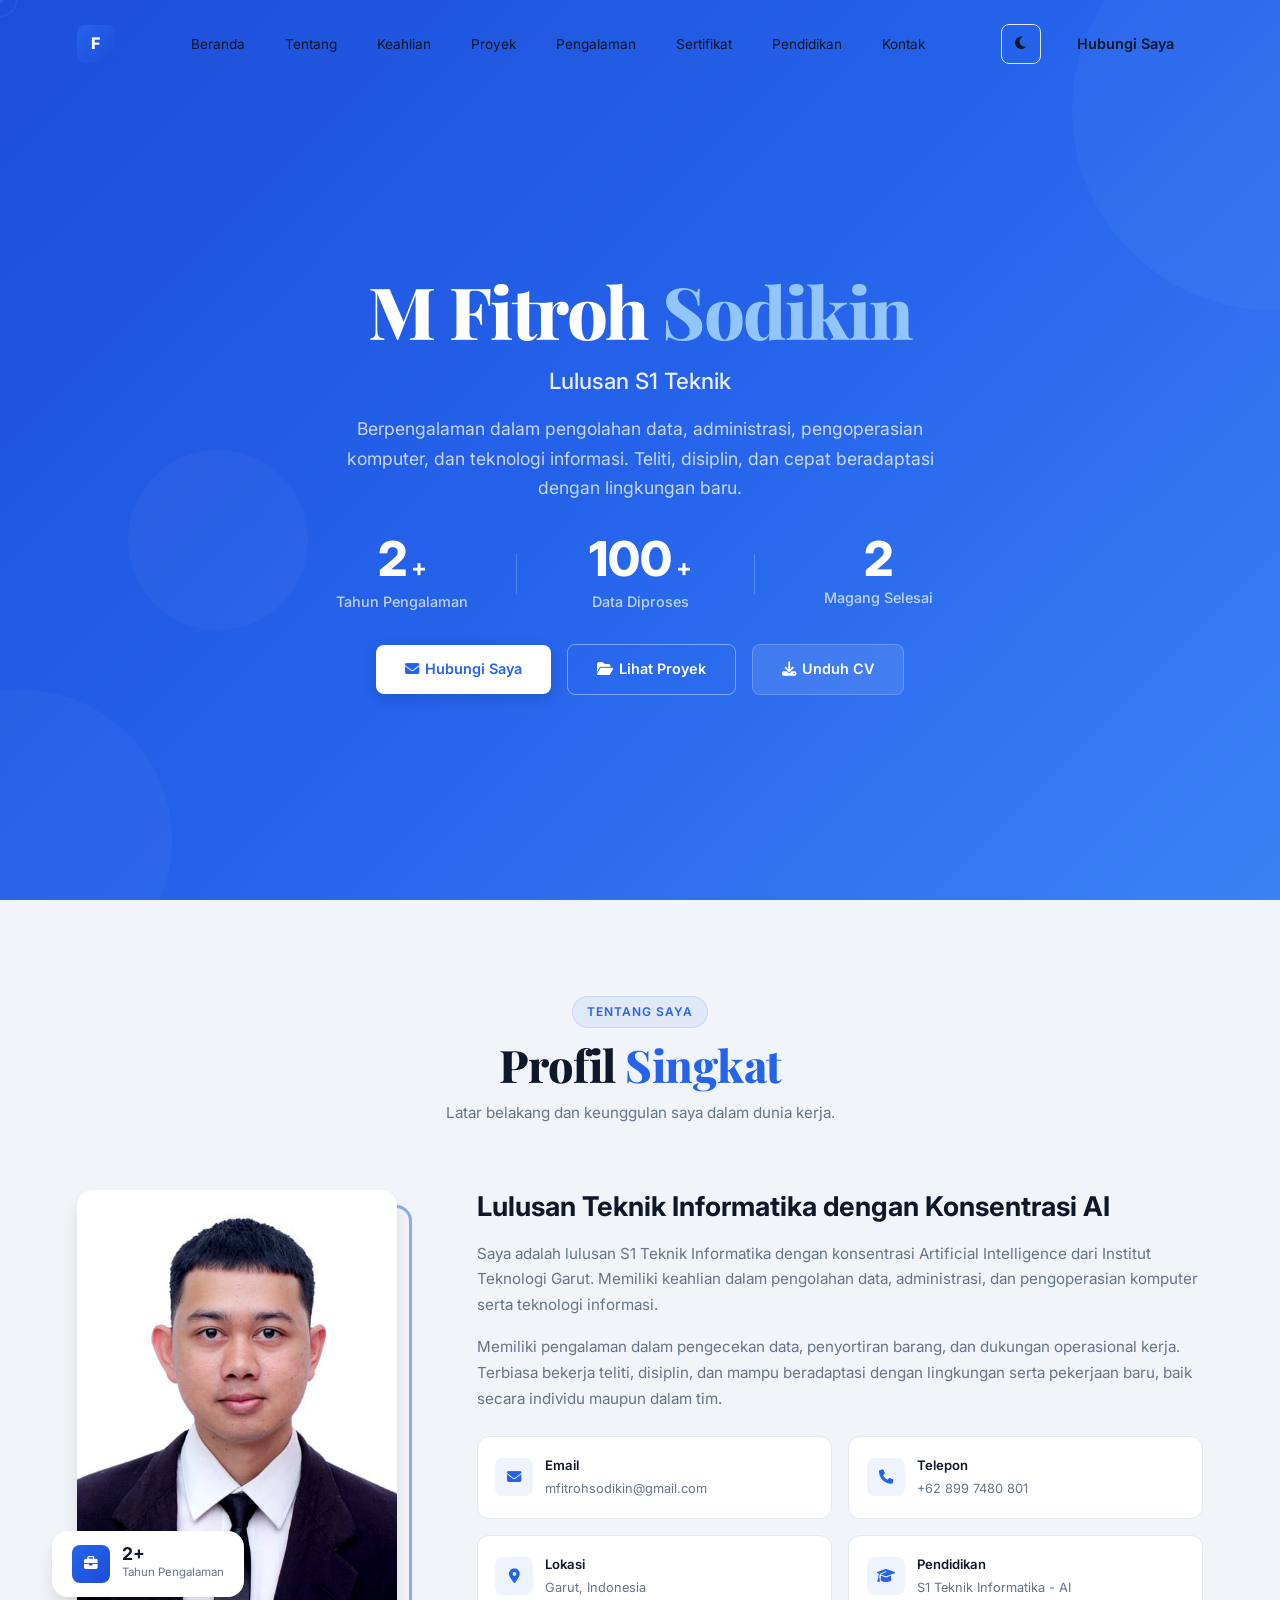
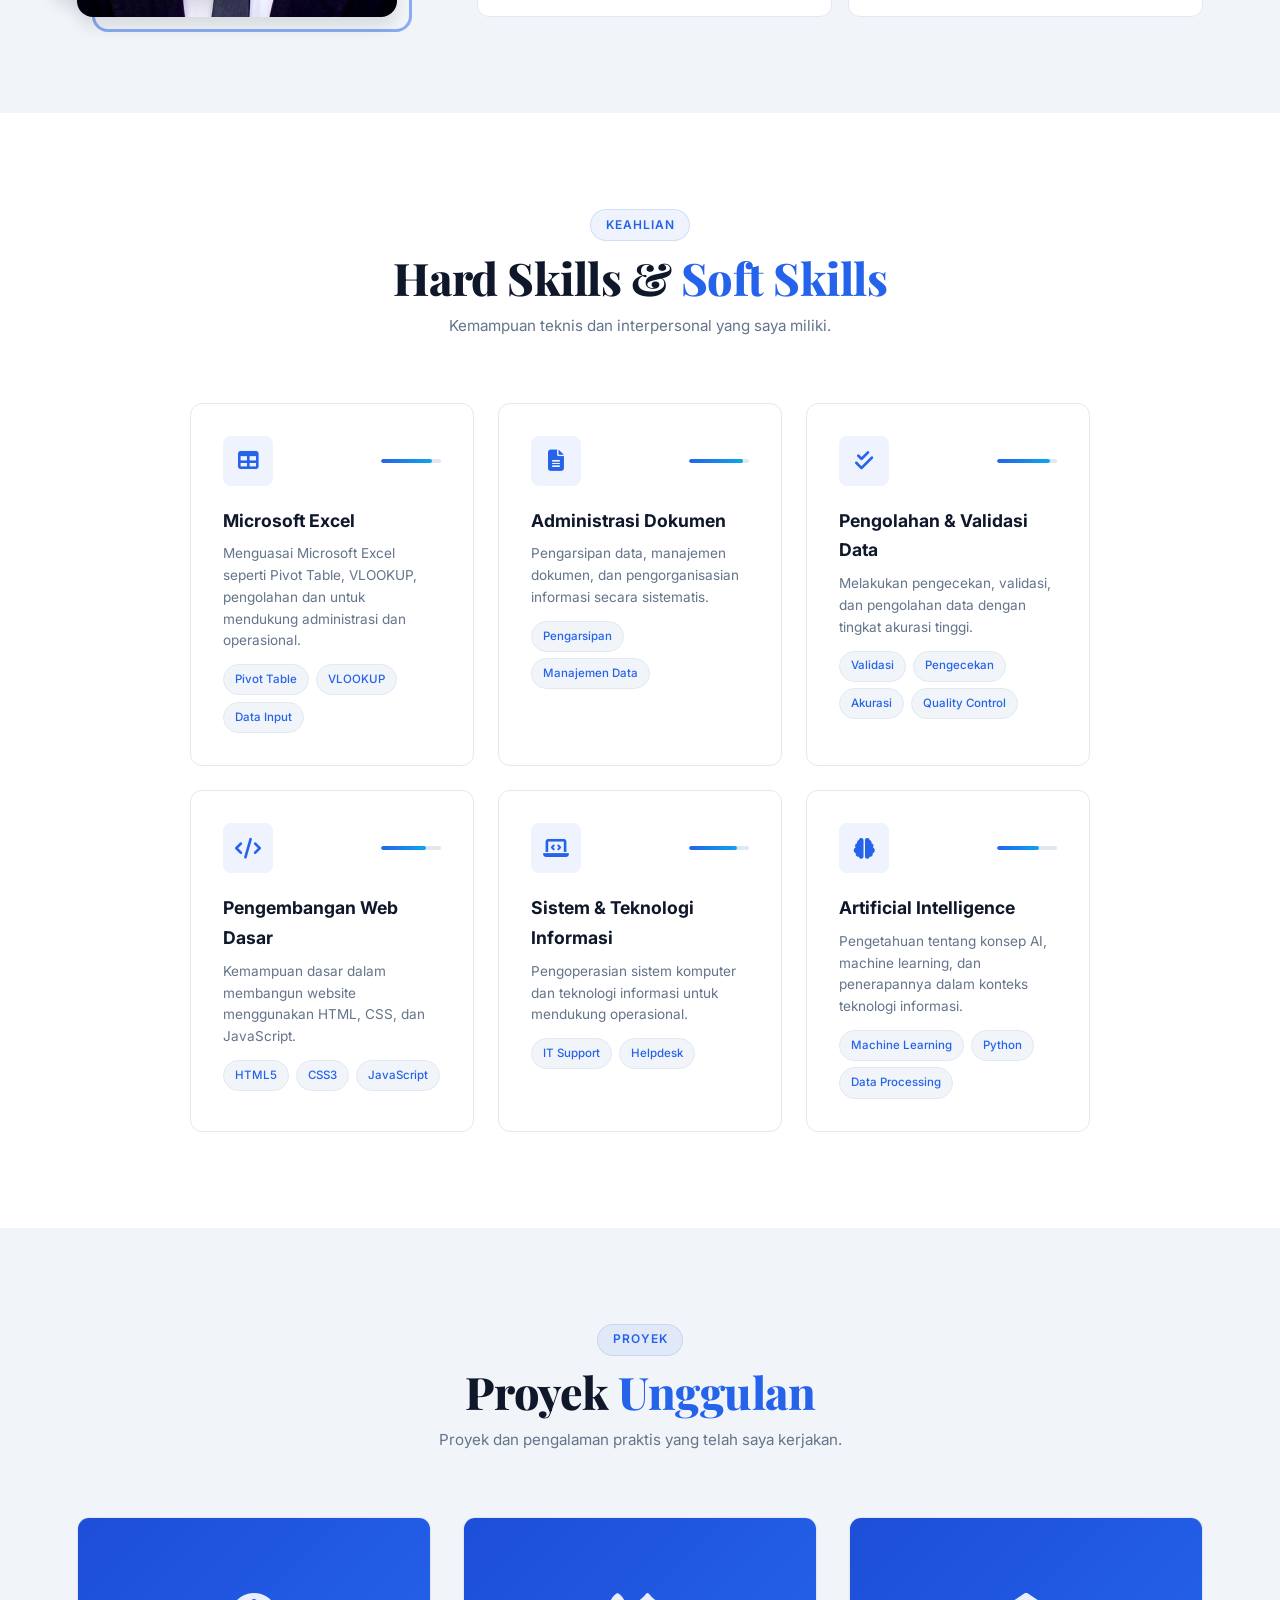
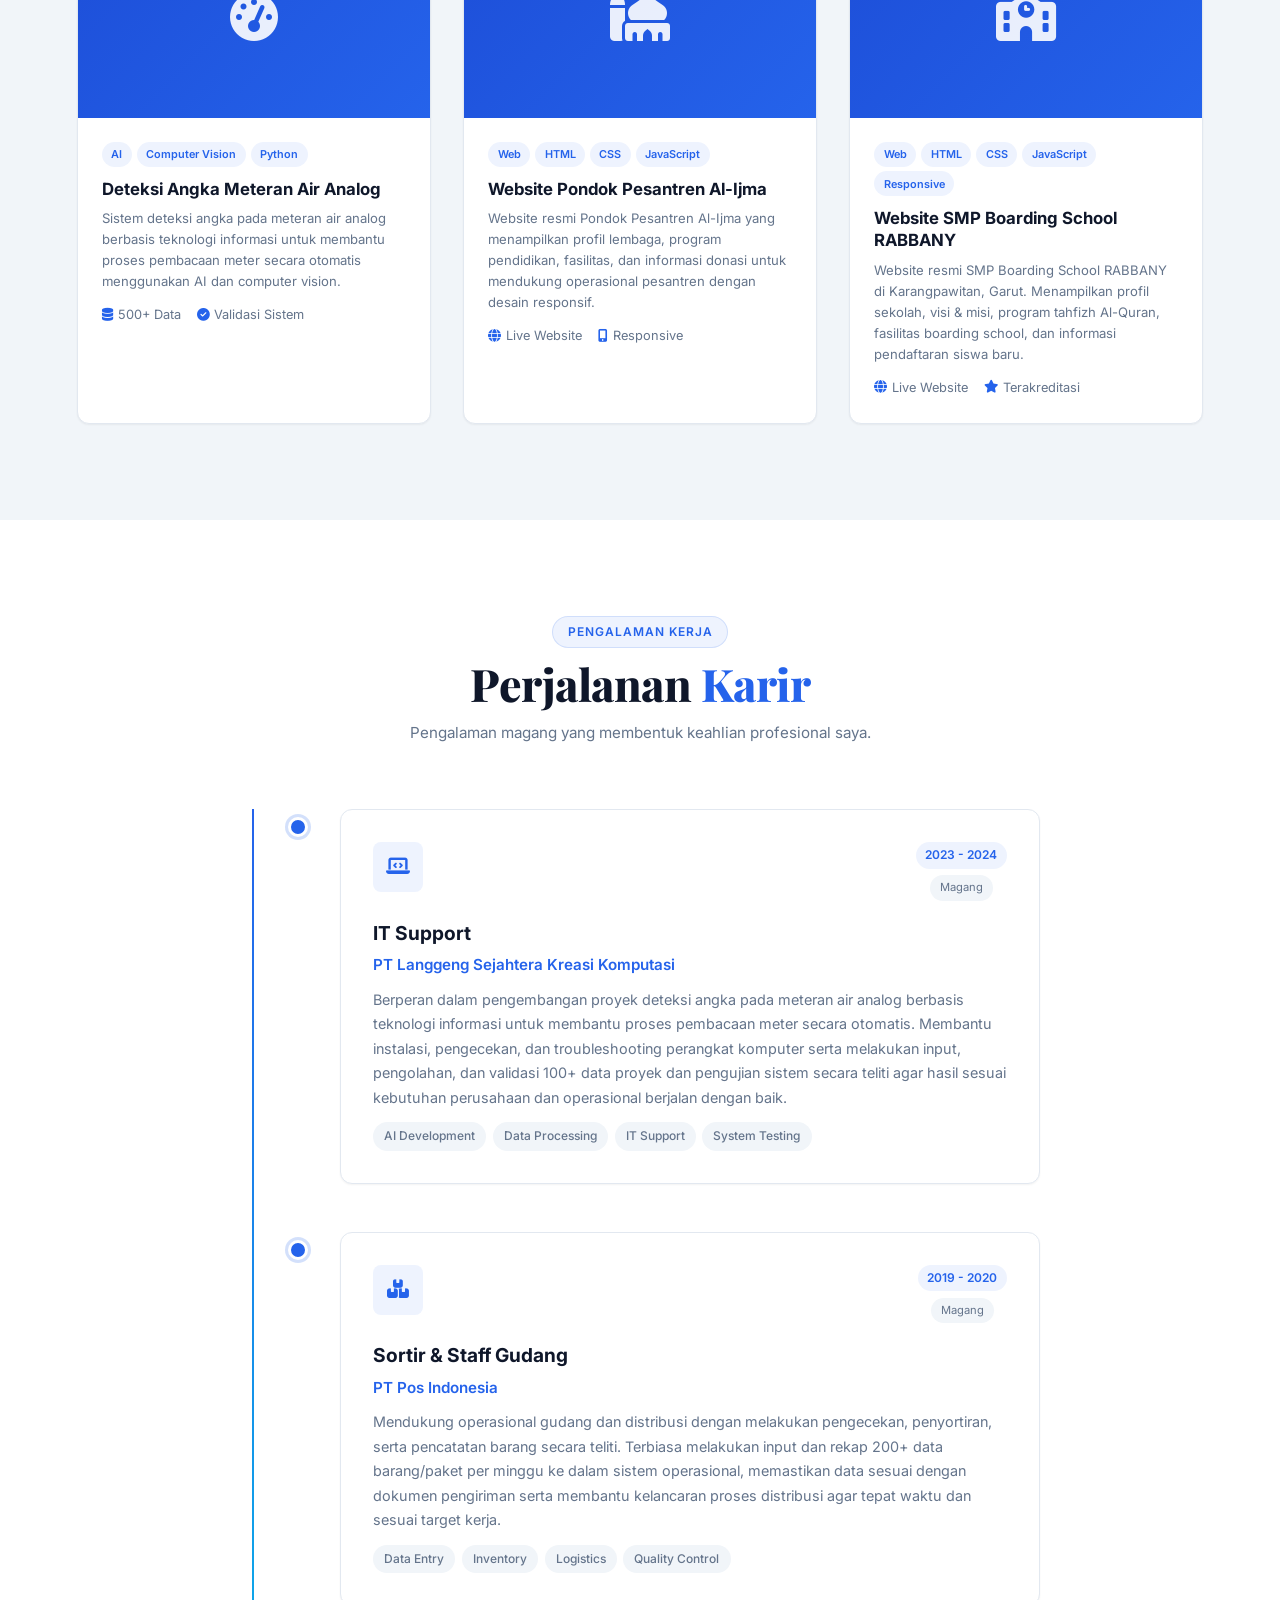
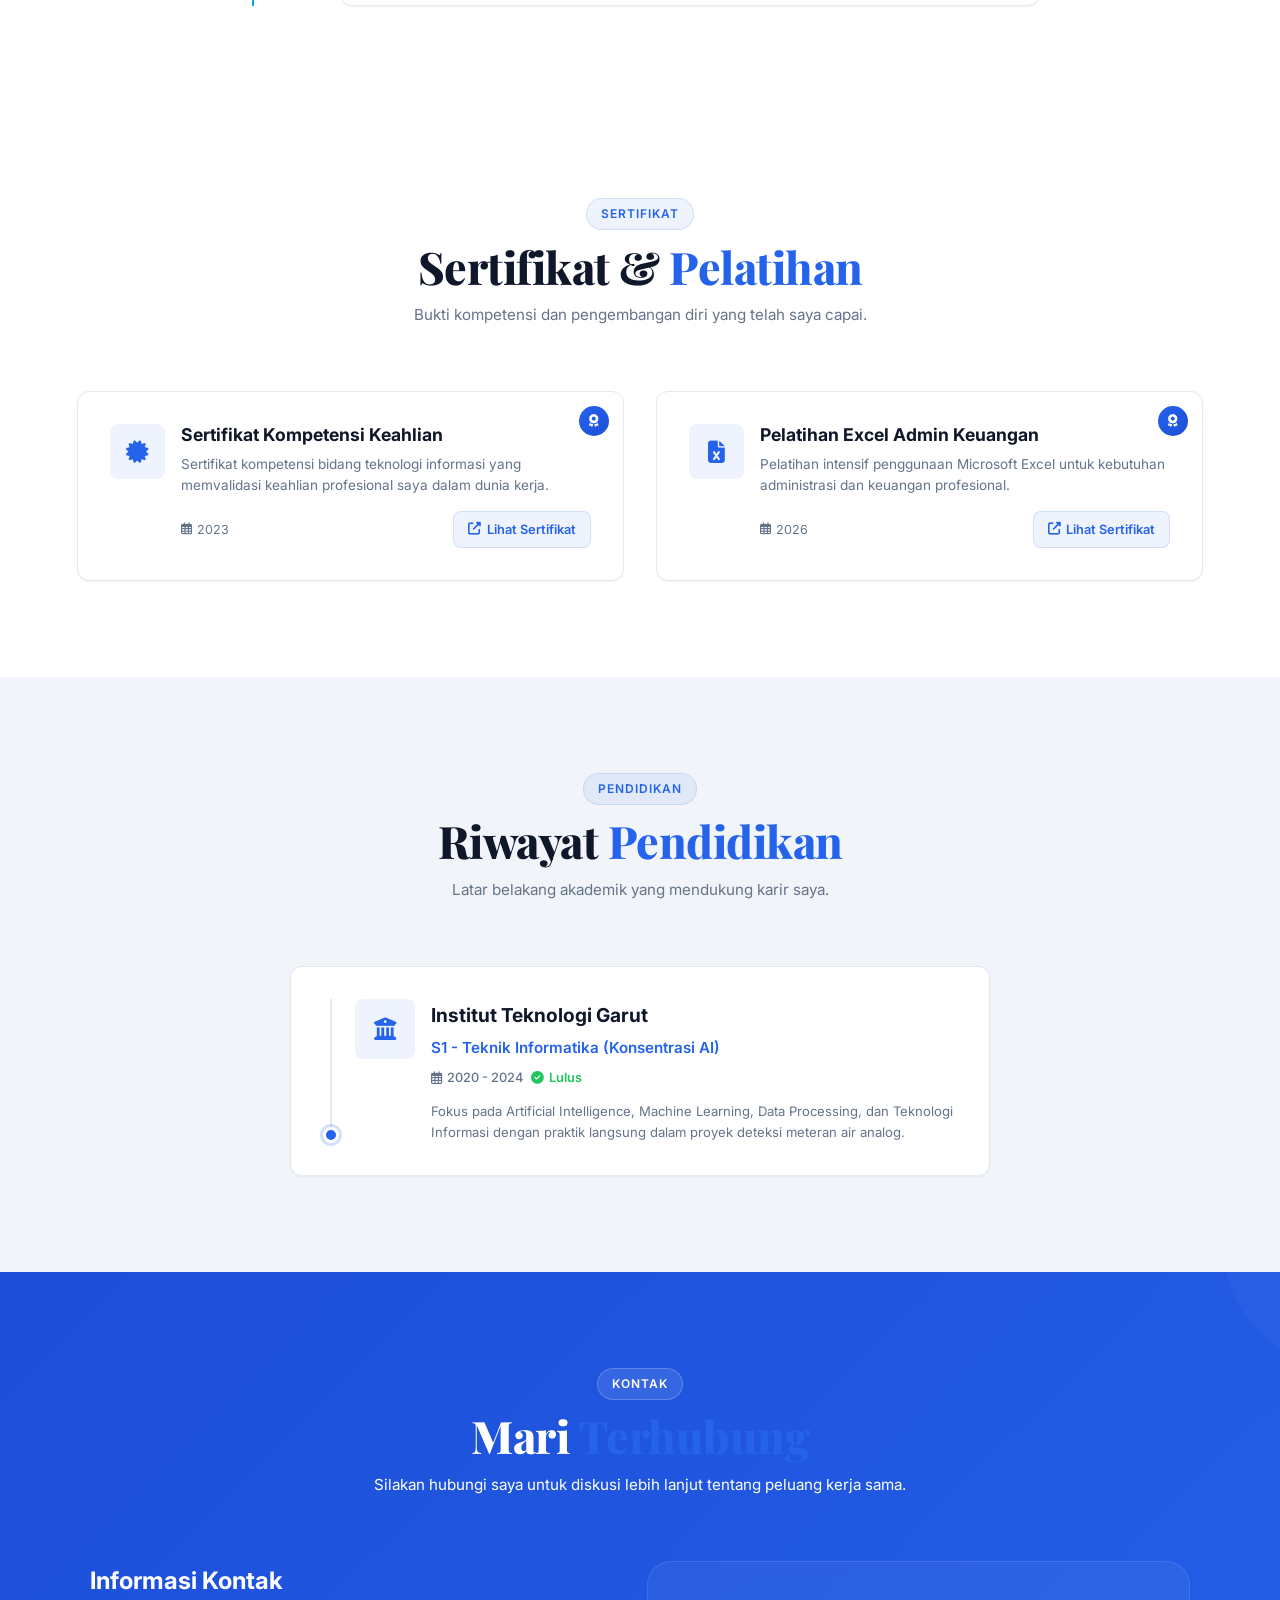
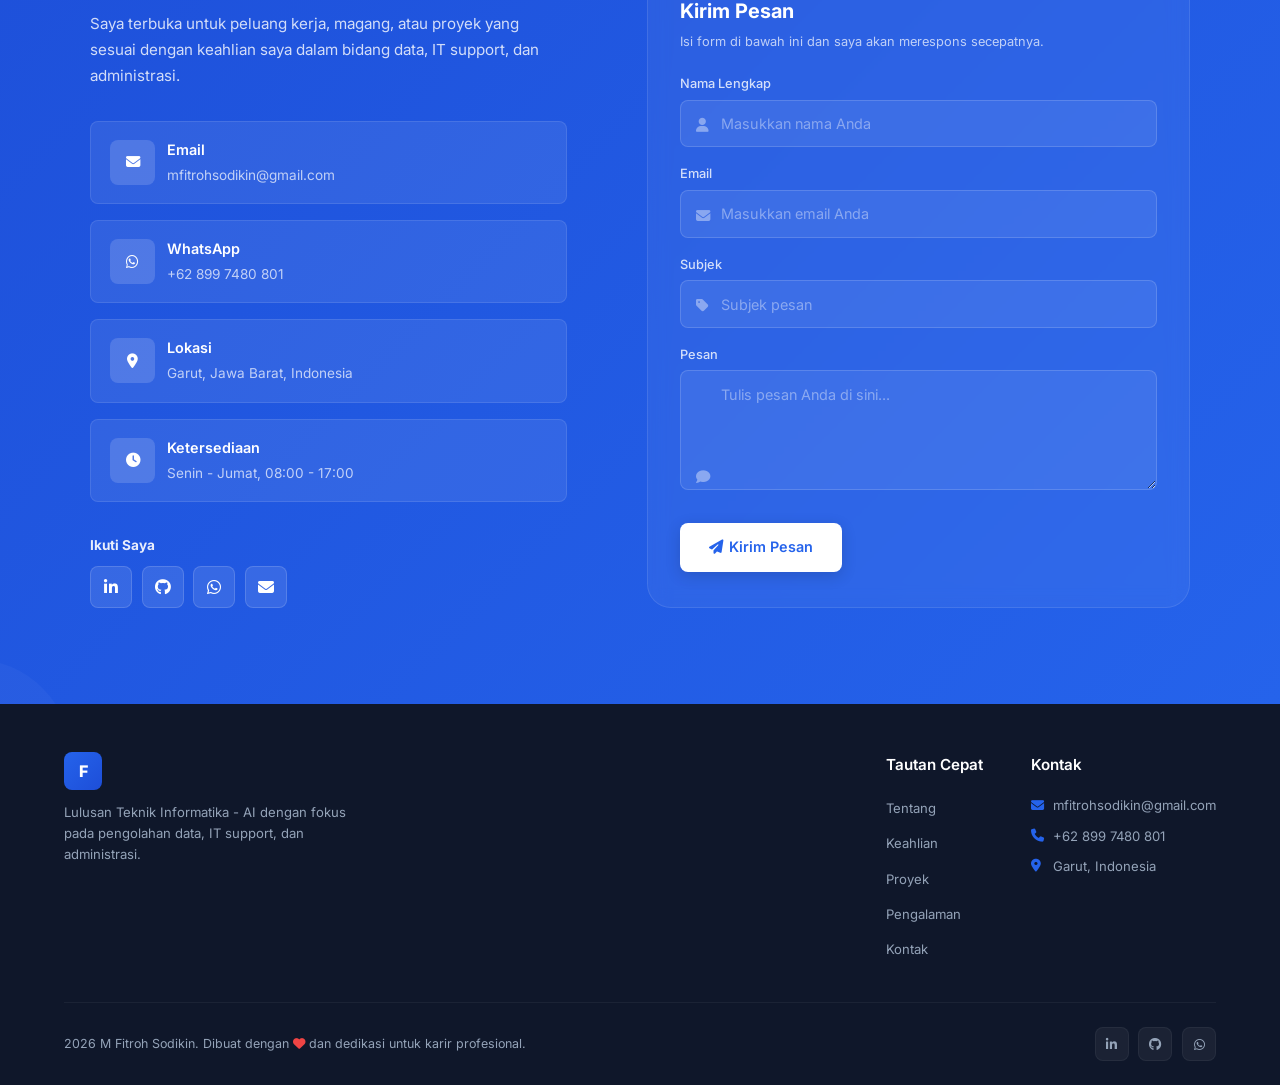
==== commit 830d6fe3: "update all" ====
--- a/index.html
+++ b/index.html
@@ -2,131 +2,221 @@
 <html lang="id">
 <head>
     <meta charset="UTF-8">
-    <meta name="viewport" content="width=device-width, initial-scale=1.0">
-    <title>M Fitroh Sodikin - Portofolio</title>
+    <meta name="viewport" content="width=device-width, initial-scale=1.0, maximum-scale=5.0, user-scalable=yes">
+    <meta name="theme-color" content="#2563eb">
+    <meta name="apple-mobile-web-app-capable" content="yes">
+    <meta name="apple-mobile-web-app-status-bar-style" content="default">
+    <meta name="format-detection" content="telephone=no">
+    <meta name="description" content="Portofolio profesional M Fitroh Sodikin - Lulusan S1 Teknik Informatika AI dengan keahlian data, IT support, dan administrasi.">
+    <meta name="keywords" content="M Fitroh Sodikin, Teknik Informatika, AI, Data Analyst, IT Support, Garut, Indonesia">
+    <meta name="author" content="M Fitroh Sodikin">
+    <meta property="og:title" content="M Fitroh Sodikin - Portofolio Profesional">
+    <meta property="og:description" content="Lulusan S1 Teknik Informatika AI dengan pengalaman dalam pengolahan data, IT support, dan administrasi.">
+    <meta property="og:type" content="website">
+    <title>M Fitroh Sodikin - Portofolio Profesional</title>
     <link rel="preconnect" href="https://fonts.googleapis.com">
     <link rel="preconnect" href="https://fonts.gstatic.com" crossorigin>
-    <link href="https://fonts.googleapis.com/css2?family=Inter:wght@300;400;500;600;700;800&display=swap" rel="stylesheet">
+    <link href="https://fonts.googleapis.com/css2?family=Inter:wght@300;400;500;600;700;800;900&family=Playfair+Display:wght@700;800&display=swap" rel="stylesheet">
     <link rel="stylesheet" href="https://cdnjs.cloudflare.com/ajax/libs/font-awesome/6.5.1/css/all.min.css">
     <link rel="stylesheet" href="css/style.css">
+<base target="_blank">
 </head>
 <body>
+    <!-- Loading Screen -->
+    <div class="loader" id="loader">
+        <div class="loader-content">
+            <div class="loader-ring"></div>
+            <div class="loader-text">M Fitroh <span class="highlight">Sodikin</span></div>
+            <div class="loader-subtitle">Memuat portofolio...</div>
+        </div>
+    </div>
+
+    <!-- Custom Cursor -->
+    <div class="cursor-dot" id="cursorDot"></div>
+    <div class="cursor-outline" id="cursorOutline"></div>
+
+    <!-- Particles Background -->
+    <canvas id="particlesCanvas" class="particles-canvas"></canvas>
+
     <!-- Navigation -->
     <nav id="navbar">
-        <a href="#" class="logo">Fitroh</a>
+        <a href="#" class="logo">
+            <span class="logo-icon">F</span>
+            <!-- <span class="logo-text"><span class="highlight">.</span></span> -->
+        </a>
         <ul class="nav-links">
-            <li><a href="#home">Beranda</a></li>
-            <li><a href="#about">Tentang</a></li>
-            <li><a href="#skills">Keahlian</a></li>
-            <li><a href="#experience">Pengalaman</a></li>
-            <li><a href="#certificates">Sertifikat</a></li>
-            <li><a href="#education">Pendidikan</a></li>
-            <li><a href="#contact">Kontak</a></li>
+            <li><a href="#home" class="nav-link active">Beranda</a></li>
+            <li><a href="#about" class="nav-link">Tentang</a></li>
+            <li><a href="#skills" class="nav-link">Keahlian</a></li>
+            <li><a href="#projects" class="nav-link">Proyek</a></li>
+            <li><a href="#experience" class="nav-link">Pengalaman</a></li>
+            <li><a href="#certificates" class="nav-link">Sertifikat</a></li>
+            <li><a href="#education" class="nav-link">Pendidikan</a></li>
+            <li><a href="#contact" class="nav-link">Kontak</a></li>
         </ul>
-        <div class="hamburger" id="hamburger">
-            <span></span>
-            <span></span>
-            <span></span>
+        <div class="nav-actions">
+            <button class="theme-toggle" id="themeToggle" title="Ubah Tema">
+                <i class="fas fa-moon"></i>
+            </button>
+            <a href="#contact" class="btn btn-nav">Hubungi Saya</a>
+            <div class="hamburger" id="hamburger">
+                <span></span>
+                <span></span>
+                <span></span>
+            </div>
         </div>
     </nav>
 
     <!-- Mobile Menu -->
     <div class="overlay" id="overlay"></div>
     <div class="mobile-menu" id="mobileMenu">
+        <div class="mobile-menu-header">
+            <span class="logo-text">Fitroh<span class="highlight">.</span></span>
+            <button class="mobile-close" id="mobileClose"><i class="fas fa-times"></i></button>
+        </div>
         <ul>
             <li><a href="#home" class="mobile-link">Beranda</a></li>
             <li><a href="#about" class="mobile-link">Tentang</a></li>
             <li><a href="#skills" class="mobile-link">Keahlian</a></li>
+            <li><a href="#projects" class="mobile-link">Proyek</a></li>
             <li><a href="#experience" class="mobile-link">Pengalaman</a></li>
             <li><a href="#certificates" class="mobile-link">Sertifikat</a></li>
             <li><a href="#education" class="mobile-link">Pendidikan</a></li>
             <li><a href="#contact" class="mobile-link">Kontak</a></li>
         </ul>
+        <div class="mobile-menu-footer">
+            <a href="mailto:mfitrohsodikin@gmail.com" class="mobile-contact-btn">
+                <i class="fas fa-envelope"></i> mfitrohsodikin@gmail.com
+            </a>
+        </div>
     </div>
 
     <!-- Hero Section -->
     <section class="hero" id="home">
+        <div class="hero-bg-shapes">
+            <div class="shape shape-1"></div>
+            <div class="shape shape-2"></div>
+            <div class="shape shape-3"></div>
+        </div>
         <div class="hero-content">
-            <!-- <div class="hero-badge">
+            <!-- <div class="hero-badge reveal">
                 <span class="dot"></span>
-                Tersedia untuk Kerja
+                Tersedia untuk Kerja Sama
             </div> -->
-            <h1>
+            <h1 class="reveal">
                 M Fitroh <span class="highlight">Sodikin</span>
             </h1>
-            <p class="hero-subtitle">Lulusan S1 Teknik Informatika - Konsentrasi AI</p>
-            <p class="hero-desc">
-                Berpengalaman dalam pengolahan data, administrasi, pengoperasian komputer, dan teknologi informasi. Teliti, disiplin, dan cepat beradaptasi dengan lingkungan baru.
+            <p class="hero-subtitle reveal">Lulusan S1 Teknik Informatika - Konsentrasi AI</p>
+            <p class="hero-desc reveal">
+                Berpengalaman dalam pengolahan data, administrasi, pengoperasian komputer, dan teknologi informasi. 
+                Teliti, disiplin, dan cepat beradaptasi dengan lingkungan baru.
             </p>
-            <div class="hero-stats">
+            <div class="hero-stats reveal">
                 <div class="hero-stat">
-                    <h4>2+</h4>
+                    <div class="stat-number" data-target="2">0</div>
+                    <span class="stat-suffix">+</span>
                     <p>Tahun Pengalaman</p>
                 </div>
                 <div class="hero-stat">
-                    <h4>S1</h4>
-                    <p>Teknik Informatika - AI</p>
+                    <div class="stat-number" data-target="100">0</div>
+                    <span class="stat-suffix">+</span>
+                    <p>Data Diproses</p>
                 </div>
                 <div class="hero-stat">
-                    <h4>2</h4>
-                    <p>Pengalaman Magang</p>
-                </div>
-            </div>
-            <div class="hero-buttons">
-                <a href="#contact" class="btn btn-primary">
+                    <div class="stat-number" data-target="2">0</div>
+                    <p>Magang Selesai</p>
+                </div>
+            </div>
+            <div class="hero-buttons reveal">
+                <a href="#contact" class="btn btn-primary magnetic-btn">
                     <i class="fas fa-envelope"></i>
                     Hubungi Saya
                 </a>
-                <a href="#certificates" class="btn btn-outline">
-                    <i class="fas fa-certificate"></i>
-                    Lihat Sertifikat
+                <a href="#projects" class="btn btn-outline magnetic-btn">
+                    <i class="fas fa-folder-open"></i>
+                    Lihat Proyek
                 </a>
-            </div>
-        </div>
+                <a href="assets/cv/CV_M%20FITROH%20SODIKIN.pdf" class="btn btn-ghost magnetic-btn" download="CV_M FITROH SODIKIN.pdf">
+                     <i class="fas fa-download"></i>
+                     Unduh CV
+                </a>
+            </div>
+        </div>
+        <!-- <div class="scroll-indicator">
+            <div class="mouse">
+                <div class="wheel"></div>
+            </div>
+            <span>Gulir ke bawah</span>
+        </div> -->
     </section>
 
     <!-- About Section -->
     <section class="about" id="about">
         <div class="section-header reveal">
             <span class="section-label">Tentang Saya</span>
-            <h2>Profil Singkat</h2>
+            <h2>Profil <span class="highlight">Singkat</span></h2>
             <p>Latar belakang dan keunggulan saya dalam dunia kerja.</p>
         </div>
-        <div class="about-content reveal">
-            <h3>Lulusan Teknik Informatika - AI dengan Fokus Data & Operasional</h3>
-            <p>
-                Saya adalah lulusan S1 Teknik Informatika dengan konsentrasi Artificial Intelligence dari Institut Teknologi Garut. Memiliki keahlian dalam pengolahan data, administrasi, dan pengoperasian komputer serta teknologi informasi.
-            </p>
-            <p>
-                Memiliki pengalaman dalam pengecekan data, penyortiran barang, dan dukungan operasional kerja. Terbiasa bekerja teliti, disiplin, dan mampu beradaptasi dengan lingkungan serta pekerjaan baru, baik secara individu maupun dalam tim.
-            </p>
-            <div class="about-info">
-                <div class="info-item">
-                    <i class="fas fa-envelope"></i>
-                    <div>
-                        <h4>Email</h4>
-                        <p>mfitrohsodikin@gmail.com</p>
-                    </div>
-                </div>
-                <div class="info-item">
-                    <i class="fas fa-phone"></i>
-                    <div>
-                        <h4>Telepon</h4>
-                        <p>628997480801</p>
-                    </div>
-                </div>
-                <div class="info-item">
-                    <i class="fas fa-map-marker-alt"></i>
-                    <div>
-                        <h4>Lokasi</h4>
-                        <p>Garut, Indonesia</p>
-                    </div>
-                </div>
-                <div class="info-item">
-                    <i class="fas fa-graduation-cap"></i>
-                    <div>
-                        <h4>Pendidikan</h4>
-                        <p>S1 Teknik Informatika - AI</p>
+        <div class="about-container reveal">
+            <div class="about-image">
+                <div class="image-frame">
+                    <!-- <div class="image-placeholder">
+                        <i class="fas fa-user"></i>
+                        <span>Foto Profil</span>
+                    </div> -->
+                    <div class="image-frame">
+                        <img src="assets/Image/FOTO FORMAL AFIT.jpg" alt="M Fitroh Sodikin" class="profile-img">
+                        <div class="image-decoration"></div>
+                    </div>
+                    <div class="image-decoration"></div>
+                </div>
+                <div class="experience-float">
+                    <div class="float-icon"><i class="fas fa-briefcase"></i></div>
+                    <div class="float-text">
+                        <strong>2+</strong>
+                        <span>Tahun Pengalaman</span>
+                    </div>
+                </div>
+            </div>
+            <div class="about-content">
+                <h3>Lulusan Teknik Informatika dengan Konsentrasi AI</h3>
+                <p>
+                    Saya adalah lulusan S1 Teknik Informatika dengan konsentrasi Artificial Intelligence dari Institut Teknologi Garut. 
+                    Memiliki keahlian dalam pengolahan data, administrasi, dan pengoperasian komputer serta teknologi informasi.
+                </p>
+                <p>
+                    Memiliki pengalaman dalam pengecekan data, penyortiran barang, dan dukungan operasional kerja. 
+                    Terbiasa bekerja teliti, disiplin, dan mampu beradaptasi dengan lingkungan serta pekerjaan baru, 
+                    baik secara individu maupun dalam tim.
+                </p>
+                <div class="about-info">
+                    <div class="info-item">
+                        <div class="info-icon"><i class="fas fa-envelope"></i></div>
+                        <div class="info-text">
+                            <h4>Email</h4>
+                            <p>mfitrohsodikin@gmail.com</p>
+                        </div>
+                    </div>
+                    <div class="info-item">
+                        <div class="info-icon"><i class="fas fa-phone"></i></div>
+                        <div class="info-text">
+                            <h4>Telepon</h4>
+                            <p>+62 899 7480 801</p>
+                        </div>
+                    </div>
+                    <div class="info-item">
+                        <div class="info-icon"><i class="fas fa-map-marker-alt"></i></div>
+                        <div class="info-text">
+                            <h4>Lokasi</h4>
+                            <p>Garut, Indonesia</p>
+                        </div>
+                    </div>
+                    <div class="info-item">
+                        <div class="info-icon"><i class="fas fa-graduation-cap"></i></div>
+                        <div class="info-text">
+                            <h4>Pendidikan</h4>
+                            <p>S1 Teknik Informatika - AI</p>
+                        </div>
                     </div>
                 </div>
             </div>
@@ -137,76 +227,182 @@
     <section class="skills" id="skills">
         <div class="section-header reveal">
             <span class="section-label">Keahlian</span>
-            <h2>Hard Skills & Soft Skills</h2>
+            <h2>Hard Skills & <span class="highlight">Soft Skills</span></h2>
             <p>Kemampuan teknis dan interpersonal yang saya miliki.</p>
         </div>
-        <div class="skills-grid">
-            <div class="skill-card reveal">
-                <div class="skill-icon">
-                    <i class="fas fa-table"></i>
-                </div>
-                <h3>Microsoft Excel</h3>
-                <p>Menguasai Microsoft Excel seperti Pivot Table, VLOOKUP, pengolahan dan untuk mendukung administrasi dan operasional.</p>
-                <div class="skill-tags">
-                    <span class="skill-tag">Pivot Table</span>
-                    <span class="skill-tag">VLOOKUP</span>
-                    <span class="skill-tag">Data Input</span>
-                </div>
-            </div>
-            <div class="skill-card reveal">
-                <div class="skill-icon">
-                    <i class="fas fa-file-alt"></i>
-                </div>
-                <h3>Administrasi Dokumen</h3>
-                <p>Pengarsipan data, manajemen dokumen, dan pengorganisasian informasi secara sistematis.</p>
-                <div class="skill-tags">
-                    <span class="skill-tag">Pengarsipan</span>
-                    <span class="skill-tag">Manajemen Data</span>
-                </div>
-            </div>
-            <div class="skill-card reveal">
-                <div class="skill-icon">
-                    <i class="fas fa-check-double"></i>
-                </div>
-                <h3>Pengolahan & Validasi Data</h3>
-                <p>Melakukan pengecekan, validasi, dan pengolahan data dengan tingkat akurasi tinggi.</p>
-                <div class="skill-tags">
-                    <span class="skill-tag">Validasi</span>
-                    <span class="skill-tag">Pengecekan</span>
-                    <span class="skill-tag">Akurasi</span>
-                </div>
-            </div>
-            <div class="skill-card reveal">
-                <div class="skill-icon">
-                    <i class="fas fa-code"></i>
-                </div>
-                <h3>Pengembangan Web Dasar</h3>
-                <p>Kemampuan dasar dalam membangun website menggunakan HTML, CSS, dan JavaScript.</p>
-                <div class="skill-tags">
-                    <span class="skill-tag">HTML</span>
-                    <span class="skill-tag">CSS</span>
-                    <span class="skill-tag">JavaScript</span>
-                </div>
-            </div>
-            <div class="skill-card reveal">
-                <div class="skill-icon">
-                    <i class="fas fa-laptop-code"></i>
-                </div>
-                <h3>Sistem & Teknologi Informasi</h3>
-                <p>Pengoperasian sistem komputer dan teknologi informasi untuk mendukung operasional.</p>
-                <div class="skill-tags">
-                    <span class="skill-tag">Support IT / helpdesk</span>
-                </div>
-            </div>
-            <div class="skill-card reveal">
-                <div class="skill-icon">
-                    <i class="fas fa-brain"></i>
-                </div>
-                <h3>Artificial Intelligence</h3>
-                <p>Pengetahuan tentang konsep AI, machine learning, dan penerapannya dalam konteks teknologi informasi.</p>
-                <div class="skill-tags">
-                    <span class="skill-tag">Machine Learning</span>
-                    <span class="skill-tag">Python</span>
+        <div class="skills-container">
+            <div class="skills-grid">
+                <div class="skill-card reveal">
+                    <div class="skill-header">
+                        <div class="skill-icon"><i class="fas fa-table"></i></div>
+                        <div class="skill-progress">
+                            <div class="progress-bar" data-progress="85"></div>
+                        </div>
+                    </div>
+                    <h3>Microsoft Excel</h3>
+                    <p>Menguasai Microsoft Excel seperti Pivot Table, VLOOKUP, pengolahan dan untuk mendukung administrasi dan operasional.</p>
+                    <div class="skill-tags">
+                        <span class="skill-tag">Pivot Table</span>
+                        <span class="skill-tag">VLOOKUP</span>
+                        <span class="skill-tag">Data Input</span>
+                    </div>
+                </div>
+                <div class="skill-card reveal">
+                    <div class="skill-header">
+                        <div class="skill-icon"><i class="fas fa-file-alt"></i></div>
+                        <div class="skill-progress">
+                            <div class="progress-bar" data-progress="90"></div>
+                        </div>
+                    </div>
+                    <h3>Administrasi Dokumen</h3>
+                    <p>Pengarsipan data, manajemen dokumen, dan pengorganisasian informasi secara sistematis.</p>
+                    <div class="skill-tags">
+                        <span class="skill-tag">Pengarsipan</span>
+                        <span class="skill-tag">Manajemen Data</span>
+                    </div>
+                </div>
+                <div class="skill-card reveal">
+                    <div class="skill-header">
+                        <div class="skill-icon"><i class="fas fa-check-double"></i></div>
+                        <div class="skill-progress">
+                            <div class="progress-bar" data-progress="88"></div>
+                        </div>
+                    </div>
+                    <h3>Pengolahan & Validasi Data</h3>
+                    <p>Melakukan pengecekan, validasi, dan pengolahan data dengan tingkat akurasi tinggi.</p>
+                    <div class="skill-tags">
+                        <span class="skill-tag">Validasi</span>
+                        <span class="skill-tag">Pengecekan</span>
+                        <span class="skill-tag">Akurasi</span>
+                        <span class="skill-tag">Quality Control</span>
+                    </div>
+                </div>
+                <div class="skill-card reveal">
+                    <div class="skill-header">
+                        <div class="skill-icon"><i class="fas fa-code"></i></div>
+                        <div class="skill-progress">
+                            <div class="progress-bar" data-progress="75"></div>
+                        </div>
+                    </div>
+                    <h3>Pengembangan Web Dasar</h3>
+                    <p>Kemampuan dasar dalam membangun website menggunakan HTML, CSS, dan JavaScript.</p>
+                    <div class="skill-tags">
+                        <span class="skill-tag">HTML5</span>
+                        <span class="skill-tag">CSS3</span>
+                        <span class="skill-tag">JavaScript</span>
+                    </div>
+                </div>
+                <div class="skill-card reveal">
+                    <div class="skill-header">
+                        <div class="skill-icon"><i class="fas fa-laptop-code"></i></div>
+                        <div class="skill-progress">
+                            <div class="progress-bar" data-progress="80"></div>
+                        </div>
+                    </div>
+                    <h3>Sistem & Teknologi Informasi</h3>
+                    <p>Pengoperasian sistem komputer dan teknologi informasi untuk mendukung operasional.</p>
+                    <div class="skill-tags">
+                        <span class="skill-tag">IT Support</span>
+                        <span class="skill-tag">Helpdesk</span>
+                    </div>
+                </div>
+                <div class="skill-card reveal">
+                    <div class="skill-header">
+                        <div class="skill-icon"><i class="fas fa-brain"></i></div>
+                        <div class="skill-progress">
+                            <div class="progress-bar" data-progress="70"></div>
+                        </div>
+                    </div>
+                    <h3>Artificial Intelligence</h3>
+                    <p>Pengetahuan tentang konsep AI, machine learning, dan penerapannya dalam konteks teknologi informasi.</p>
+                    <div class="skill-tags">
+                        <span class="skill-tag">Machine Learning</span>
+                        <span class="skill-tag">Python</span>
+                        <span class="skill-tag">Data Processing</span>
+                    </div>
+                </div>
+            </div>
+        </div>
+    </section>
+
+    <!-- Projects Section -->
+    <section class="projects" id="projects">
+        <div class="section-header reveal">
+            <span class="section-label">Proyek</span>
+            <h2>Proyek <span class="highlight">Unggulan</span></h2>
+            <p>Proyek dan pengalaman praktis yang telah saya kerjakan.</p>
+        </div>
+        <div class="projects-grid">
+            <div class="project-card reveal">
+                <div class="project-image">
+                    <div class="project-icon"><i class="fas fa-tachometer-alt"></i></div>
+                    <div class="project-overlay">
+                        <a href="#" class="project-link"><i class="fas fa-external-link-alt"></i></a>
+                    </div>
+                </div>
+                <div class="project-content">
+                    <div class="project-tags">
+                        <span class="project-tag">AI</span>
+                        <span class="project-tag">Computer Vision</span>
+                        <span class="project-tag">Python</span>
+                    </div>
+                    <h3>Deteksi Angka Meteran Air Analog</h3>
+                    <p>Sistem deteksi angka pada meteran air analog berbasis teknologi informasi untuk membantu proses pembacaan meter secara otomatis menggunakan AI dan computer vision.</p>
+                    <div class="project-stats">
+                        <span><i class="fas fa-database"></i> 500+ Data</span>
+                        <span><i class="fas fa-check-circle"></i> Validasi Sistem</span>
+                    </div>
+                </div>
+            </div>
+            <!-- PROYEK 2: Website Pondok Pesantren Al-Ijma -->
+            <div class="project-card reveal">
+                <div class="project-image">
+                    <div class="project-icon"><i class="fas fa-mosque"></i></div>
+                    <div class="project-overlay">
+                        <a href="https://jagoweb35.github.io/Pondok-Pesantren-Al-Ijma/" target="_blank" class="project-link">
+                            <i class="fas fa-external-link-alt"></i>
+                        </a>
+                    </div>
+                </div>
+                <div class="project-content">
+                    <div class="project-tags">
+                        <span class="project-tag">Web</span>
+                        <span class="project-tag">HTML</span>
+                        <span class="project-tag">CSS</span>
+                        <span class="project-tag">JavaScript</span>
+                    </div>
+                    <h3>Website Pondok Pesantren Al-Ijma</h3>
+                    <p>Website resmi Pondok Pesantren Al-Ijma yang menampilkan profil lembaga, program pendidikan, fasilitas, dan informasi donasi untuk mendukung operasional pesantren dengan desain responsif.</p>
+                    <div class="project-stats">
+                        <span><i class="fas fa-globe"></i> Live Website</span>
+                        <span><i class="fas fa-mobile-alt"></i> Responsive</span>
+                    </div>
+                </div>
+            </div>
+            <!-- PROYEK 3: Website SMP Boarding School RABBANY -->
+            <div class="project-card reveal">
+                <div class="project-image">
+                    <div class="project-icon"><i class="fas fa-school"></i></div>
+                    <div class="project-overlay">
+                        <a href="https://jagoweb35.github.io/SMP-Boarding-School-RABBANY/" target="_blank" class="project-link">
+                            <i class="fas fa-external-link-alt"></i>
+                        </a>
+                    </div>
+                </div>
+                <div class="project-content">
+                    <div class="project-tags">
+                        <span class="project-tag">Web</span>
+                        <span class="project-tag">HTML</span>
+                        <span class="project-tag">CSS</span>
+                        <span class="project-tag">JavaScript</span>
+                        <span class="project-tag">Responsive</span>
+                    </div>
+                    <h3>Website SMP Boarding School RABBANY</h3>
+                    <p>Website resmi SMP Boarding School RABBANY di Karangpawitan, Garut. Menampilkan profil sekolah, visi & misi, program tahfizh Al-Quran, fasilitas boarding school, dan informasi pendaftaran siswa baru.</p>
+                    <div class="project-stats">
+                        <span><i class="fas fa-globe"></i> Live Website</span>
+                        <span><i class="fas fa-star"></i> Terakreditasi</span>
+                    </div>
                 </div>
             </div>
         </div>
@@ -216,30 +412,59 @@
     <section class="experience" id="experience">
         <div class="section-header reveal">
             <span class="section-label">Pengalaman Kerja</span>
-            <h2>Perjalanan Karir Saya</h2>
+            <h2>Perjalanan <span class="highlight">Karir</span></h2>
             <p>Pengalaman magang yang membentuk keahlian profesional saya.</p>
         </div>
         <div class="timeline">
             <div class="timeline-item reveal">
                 <div class="timeline-dot"></div>
                 <div class="timeline-content">
-                    <span class="timeline-date">2023 - 2024</span>
-                    <h3>IT Support (Magang)</h3>
+                    <div class="timeline-header">
+                        <div class="timeline-icon"><i class="fas fa-laptop-code"></i></div>
+                        <div class="timeline-meta">
+                            <span class="timeline-date">2023 - 2024</span>
+                            <span class="timeline-type">Magang</span>
+                        </div>
+                    </div>
+                    <h3>IT Support</h3>
                     <h4>PT Langgeng Sejahtera Kreasi Komputasi</h4>
                     <p>
-                        Berperan dalam pengembangan proyek deteksi angka pada meteran air analog berbasis teknologi informasi untuk membantu proses pembacaan meter secara otomatis. Membantu instalasi, pengecekan, dan troubleshooting perangkat komputer serta melakukan input, pengolahan, dan validasi 100+ data proyek dan pengujian sistem secara teliti agar hasil sesuai kebutuhan perusahaan dan operasional berjalan dengan baik.
+                        Berperan dalam pengembangan proyek deteksi angka pada meteran air analog berbasis teknologi informasi 
+                        untuk membantu proses pembacaan meter secara otomatis. Membantu instalasi, pengecekan, dan troubleshooting 
+                        perangkat komputer serta melakukan input, pengolahan, dan validasi 100+ data proyek dan pengujian sistem 
+                        secara teliti agar hasil sesuai kebutuhan perusahaan dan operasional berjalan dengan baik.
                     </p>
+                    <div class="timeline-tags">
+                        <span>AI Development</span>
+                        <span>Data Processing</span>
+                        <span>IT Support</span>
+                        <span>System Testing</span>
+                    </div>
                 </div>
             </div>
             <div class="timeline-item reveal">
                 <div class="timeline-dot"></div>
                 <div class="timeline-content">
-                    <span class="timeline-date">2019 - 2020</span>
-                    <h3>Sortir & Staff Gudang (Magang)</h3>
+                    <div class="timeline-header">
+                        <div class="timeline-icon"><i class="fas fa-boxes"></i></div>
+                        <div class="timeline-meta">
+                            <span class="timeline-date">2019 - 2020</span>
+                            <span class="timeline-type">Magang</span>
+                        </div>
+                    </div>
+                    <h3>Sortir & Staff Gudang</h3>
                     <h4>PT Pos Indonesia</h4>
                     <p>
-                        Mendukung operasional gudang dan distribusi dengan melakukan pengecekan, penyortiran, serta pencatatan barang secara teliti. Terbiasa melakukan input dan rekap 200+ data barang/paket per minggu ke dalam sistem operasional, memastikan data sesuai dengan dokumen pengiriman serta membantu kelancaran proses distribusi agar tepat waktu dan sesuai target kerja.
+                        Mendukung operasional gudang dan distribusi dengan melakukan pengecekan, penyortiran, serta pencatatan barang secara teliti. 
+                        Terbiasa melakukan input dan rekap 200+ data barang/paket per minggu ke dalam sistem operasional, 
+                        memastikan data sesuai dengan dokumen pengiriman serta membantu kelancaran proses distribusi agar tepat waktu dan sesuai target kerja.
                     </p>
+                    <div class="timeline-tags">
+                        <span>Data Entry</span>
+                        <span>Inventory</span>
+                        <span>Logistics</span>
+                        <span>Quality Control</span>
+                    </div>
                 </div>
             </div>
         </div>
@@ -249,62 +474,48 @@
     <section class="certificates" id="certificates">
         <div class="section-header reveal">
             <span class="section-label">Sertifikat</span>
-            <h2>Sertifikat & Pelatihan</h2>
+            <h2>Sertifikat & <span class="highlight">Pelatihan</span></h2>
             <p>Bukti kompetensi dan pengembangan diri yang telah saya capai.</p>
         </div>
         <div class="certificates-grid">
             <div class="cert-card reveal">
+                <div class="cert-badge">
+                    <i class="fas fa-award"></i>
+                </div>
                 <div class="cert-icon">
                     <i class="fas fa-certificate"></i>
                 </div>
                 <div class="cert-content">
                     <h3>Sertifikat Kompetensi Keahlian</h3>
-                    <p>Sertifikat kompetensi bidang teknologi informasi yang memvalidasi keahlian profesional saya.</p>
-                    <a href="https://drive.google.com/file/d/1yotaROkqpZZuN_O9GJSs_vr5v1Fbpjll/view?usp=drive_link" target="_blank" class="cert-link">
-                        <i class="fas fa-external-link-alt"></i>
-                        Lihat Sertifikat
-                    </a>
+                    <p>Sertifikat kompetensi bidang teknologi informasi yang memvalidasi keahlian profesional saya dalam dunia kerja.</p>
+                    <div class="cert-footer">
+                        <span class="cert-date"><i class="far fa-calendar-alt"></i> 2023</span>
+                        <a href="https://drive.google.com/file/d/1yotaROkqpZZuN_O9GJSs_vr5v1Fbpjll/view?usp=drive_link" target="_blank" class="cert-link">
+                            <i class="fas fa-external-link-alt"></i>
+                            Lihat Sertifikat
+                        </a>
+                    </div>
                 </div>
             </div>
             <div class="cert-card reveal">
+                <div class="cert-badge">
+                    <i class="fas fa-award"></i>
+                </div>
                 <div class="cert-icon">
                     <i class="fas fa-file-excel"></i>
                 </div>
                 <div class="cert-content">
                     <h3>Pelatihan Excel Admin Keuangan</h3>
-                    <p>Pelatihan intensif penggunaan Microsoft Excel untuk kebutuhan administrasi dan keuangan.</p>
-                    <a href="https://drive.google.com/file/d/1_uaP0WmWKiEXiMEoLjd8zoLAzrHhC-JD/view?usp=drive_link" target="_blank" class="cert-link">
-                        <i class="fas fa-external-link-alt"></i>
-                        Lihat Sertifikat
-                    </a>
-                </div>
-            <!-- </div>
-            <div class="cert-card reveal">
-                <div class="cert-icon">
-                    <i class="fas fa-robot"></i>
-                </div>
-                <div class="cert-content">
-                    <h3>Pelatihan Artificial Intelligence</h3>
-                    <p>Pelatihan dan workshop tentang penerapan AI dan machine learning dalam industri.</p>
-                    <a href="https://drive.google.com/file/d/CONTOH_LINK_3/view?usp=sharing" target="_blank" class="cert-link">
-                        <i class="fas fa-external-link-alt"></i>
-                        Lihat Sertifikat
-                    </a>
-                </div>
-            </div>
-            <div class="cert-card reveal">
-                <div class="cert-icon">
-                    <i class="fas fa-laptop-code"></i>
-                </div>
-                <div class="cert-content">
-                    <h3>Sertifikat Web Development</h3>
-                    <p>Sertifikat kelulusan kursus pengembangan web dasar menggunakan HTML, CSS, dan JavaScript.</p>
-                    <a href="https://drive.google.com/file/d/CONTOH_LINK_4/view?usp=sharing" target="_blank" class="cert-link">
-                        <i class="fas fa-external-link-alt"></i>
-                        Lihat Sertifikat
-                    </a>
-                </div>
-            </div> -->
+                    <p>Pelatihan intensif penggunaan Microsoft Excel untuk kebutuhan administrasi dan keuangan profesional.</p>
+                    <div class="cert-footer">
+                        <span class="cert-date"><i class="far fa-calendar-alt"></i> 2026</span>
+                        <a href="https://drive.google.com/file/d/1_uaP0WmWKiEXiMEoLjd8zoLAzrHhC-JD/view?usp=drive_link" target="_blank" class="cert-link">
+                            <i class="fas fa-external-link-alt"></i>
+                            Lihat Sertifikat
+                        </a>
+                    </div>
+                </div>
+            </div>
         </div>
     </section>
 
@@ -312,26 +523,42 @@
     <section class="education" id="education">
         <div class="section-header reveal">
             <span class="section-label">Pendidikan</span>
-            <h2>Riwayat Pendidikan</h2>
+            <h2>Riwayat <span class="highlight">Pendidikan</span></h2>
             <p>Latar belakang akademik yang mendukung karir saya.</p>
         </div>
-        <div class="edu-card reveal">
-            <div class="edu-icon">
-                <i class="fas fa-university"></i>
-            </div>
-            <div class="edu-info">
-                <h3>Institut Teknologi Garut</h3>
-                <h4>S1 - Teknik Informatika (Konsentrasi AI)</h4>
-                <span class="edu-date"><i class="far fa-calendar-alt" style="margin-right: 0.3rem;"></i>2020 - 2024</span>
+        <div class="edu-container">
+            <div class="edu-card reveal">
+                <div class="edu-timeline">
+                    <div class="edu-line"></div>
+                    <div class="edu-dot"></div>
+                </div>
+                <div class="edu-content">
+                    <div class="edu-icon">
+                        <i class="fas fa-university"></i>
+                    </div>
+                    <div class="edu-info">
+                        <h3>Institut Teknologi Garut</h3>
+                        <h4>S1 - Teknik Informatika (Konsentrasi AI)</h4>
+                        <div class="edu-meta">
+                            <span class="edu-date"><i class="far fa-calendar-alt"></i> 2020 - 2024</span>
+                            <span class="edu-status"><i class="fas fa-check-circle"></i> Lulus</span>
+                        </div>
+                        <p>Fokus pada Artificial Intelligence, Machine Learning, Data Processing, dan Teknologi Informasi dengan praktik langsung dalam proyek deteksi meteran air analog.</p>
+                    </div>
+                </div>
             </div>
         </div>
     </section>
 
     <!-- Contact Section -->
     <section class="contact" id="contact">
+        <div class="contact-bg-shapes">
+            <div class="shape shape-1"></div>
+            <div class="shape shape-2"></div>
+        </div>
         <div class="section-header reveal">
             <span class="section-label">Kontak</span>
-            <h2>Mari Terhubung</h2>
+            <h2>Mari <span class="highlight">Terhubung</span></h2>
             <p>Silakan hubungi saya untuk diskusi lebih lanjut tentang peluang kerja sama.</p>
         </div>
         <div class="contact-grid reveal">
@@ -363,29 +590,55 @@
                         </div>
                         <div class="contact-item-info">
                             <h4>Lokasi</h4>
-                            <p>Garut, Indonesia</p>
-                        </div>
+                            <p>Garut, Jawa Barat, Indonesia</p>
+                        </div>
+                    </div>
+                    <div class="contact-item">
+                        <div class="contact-item-icon">
+                            <i class="fas fa-clock"></i>
+                        </div>
+                        <div class="contact-item-info">
+                            <h4>Ketersediaan</h4>
+                            <p>Senin - Jumat, 08:00 - 17:00</p>
+                        </div>
+                    </div>
+                </div>
+                <div class="contact-social">
+                    <h4>Ikuti Saya</h4>
+                    <div class="social-links">
+                        <a href="#" target="_blank" title="LinkedIn"><i class="fab fa-linkedin-in"></i></a>
+                        <a href="#" target="_blank" title="GitHub"><i class="fab fa-github"></i></a>
+                        <a href="https://wa.me/628997480801" target="_blank" title="WhatsApp"><i class="fab fa-whatsapp"></i></a>
+                        <a href="mailto:mfitrohsodikin@gmail.com" title="Email"><i class="fas fa-envelope"></i></a>
                     </div>
                 </div>
             </div>
             <form class="contact-form" id="contactForm">
+                <div class="form-header">
+                    <h3>Kirim Pesan</h3>
+                    <p>Isi form di bawah ini dan saya akan merespons secepatnya.</p>
+                </div>
                 <div class="form-group">
                     <label for="name">Nama Lengkap</label>
                     <input type="text" id="name" placeholder="Masukkan nama Anda" required>
+                    <i class="fas fa-user form-icon"></i>
                 </div>
                 <div class="form-group">
                     <label for="email">Email</label>
                     <input type="email" id="email" placeholder="Masukkan email Anda" required>
+                    <i class="fas fa-envelope form-icon"></i>
                 </div>
                 <div class="form-group">
                     <label for="subject">Subjek</label>
                     <input type="text" id="subject" placeholder="Subjek pesan" required>
+                    <i class="fas fa-tag form-icon"></i>
                 </div>
                 <div class="form-group">
                     <label for="message">Pesan</label>
                     <textarea id="message" placeholder="Tulis pesan Anda di sini..." required></textarea>
-                </div>
-                <button type="submit" class="btn btn-primary">
+                    <i class="fas fa-comment form-icon"></i>
+                </div>
+                <button type="submit" class="btn btn-primary btn-full magnetic-btn">
                     <i class="fas fa-paper-plane"></i>
                     Kirim Pesan
                 </button>
@@ -397,26 +650,35 @@
     <footer>
         <div class="footer-content">
             <div class="footer-brand">
-                <a href="#" class="logo">Fitroh</a>
+                <a href="#" class="logo">
+                    <span class="logo-icon">F</span>
+                </a>
                 <p>Lulusan Teknik Informatika - AI dengan fokus pada pengolahan data, IT support, dan administrasi.</p>
             </div>
-            <div class="social-links">
-                <!-- <a href="#" target="_blank" title="Portofolio">
-                    <i class="fas fa-folder-open"></i>
-                </a> -->
-                <a href="#certificates" title="Sertifikat">
-                    <i class="fas fa-certificate"></i>
-                </a>
-                <a href="mailto:mfitrohsodikin@gmail.com" title="Email">
-                    <i class="fas fa-envelope"></i>
-                </a>
-                <a href="https://wa.me/628997480801" target="_blank" title="WhatsApp">
-                    <i class="fab fa-whatsapp"></i>
-                </a>
+            <div class="footer-links">
+                <h4>Tautan Cepat</h4>
+                <ul>
+                    <li><a href="#about">Tentang</a></li>
+                    <li><a href="#skills">Keahlian</a></li>
+                    <li><a href="#projects">Proyek</a></li>
+                    <li><a href="#experience">Pengalaman</a></li>
+                    <li><a href="#contact">Kontak</a></li>
+                </ul>
+            </div>
+            <div class="footer-contact">
+                <h4>Kontak</h4>
+                <p><i class="fas fa-envelope"></i> mfitrohsodikin@gmail.com</p>
+                <p><i class="fas fa-phone"></i> +62 899 7480 801</p>
+                <p><i class="fas fa-map-marker-alt"></i> Garut, Indonesia</p>
             </div>
         </div>
         <div class="footer-bottom">
-            <p> 2026 M Fitroh Sodikin. Dibuat dengan dedikasi untuk karir profesional.</p>
+            <p> 2026 M Fitroh Sodikin. Dibuat dengan <i class="fas fa-heart"></i> dan dedikasi untuk karir profesional.</p>
+            <div class="footer-social">
+                <a href="#" title="LinkedIn"><i class="fab fa-linkedin-in"></i></a>
+                <a href="#" title="GitHub"><i class="fab fa-github"></i></a>
+                <a href="https://wa.me/628997480801" target="_blank" title="WhatsApp"><i class="fab fa-whatsapp"></i></a>
+            </div>
         </div>
     </footer>
 
@@ -425,6 +687,15 @@
         <i class="fas fa-arrow-up"></i>
     </button>
 
+    <!-- Toast Notification -->
+    <div class="toast" id="toast">
+        <div class="toast-icon"><i class="fas fa-check-circle"></i></div>
+        <div class="toast-content">
+            <h4>Berhasil!</h4>
+            <p>Pesan Anda telah terkirim.</p>
+        </div>
+    </div>
+
     <script src="js/script.js"></script>
 </body>
-</html>
+</html>
--- a/css/style.css
+++ b/css/style.css
@@ -1,1177 +1,2175 @@
+/* ============================================
+   M FITROH SODIKIN - PORTFOLIO STYLES
+   Mobile-First Responsive Design
+   ============================================ */
+
+/* ---------- CSS VARIABLES ---------- */
 :root {
-    --primary: #1e40af;
-    --primary-light: #3b82f6;
-    --primary-dark: #1e3a8a;
-    --secondary: #64748b;
-    --accent: #0ea5e9;
-    --dark: #0f172a;
-    --light: #f8fafc;
-    --gray: #94a3b8;
-    --gray-light: #e2e8f0;
-    --bg-light: #f1f5f9;
-    --white: #ffffff;
-}
-
-* {
-    margin: 0;
-    padding: 0;
-    box-sizing: border-box;
+  --primary: #2563eb;
+  --primary-light: #3b82f6;
+  --primary-dark: #1d4ed8;
+  --secondary: #64748b;
+  --accent: #0ea5e9;
+  --dark: #0f172a;
+  --light: #f8fafc;
+  --gray: #94a3b8;
+  --gray-light: #e2e8f0;
+  --bg-light: #f1f5f9;
+  --white: #ffffff;
+  --success: #22c55e;
+  --danger: #ef4444;
+
+  --shadow-sm: 0 1px 2px rgba(0,0,0,0.05);
+  --shadow-md: 0 4px 6px rgba(0,0,0,0.1);
+  --shadow-lg: 0 10px 15px rgba(0,0,0,0.1);
+  --shadow-xl: 0 20px 25px rgba(0,0,0,0.1);
+
+  --radius-sm: 8px;
+  --radius-md: 12px;
+  --radius-lg: 16px;
+  --radius-xl: 24px;
+
+  --transition: 0.3s ease;
+}
+
+[data-theme="dark"] {
+  --dark: #f8fafc;
+  --light: #0f172a;
+  --bg-light: #1e293b;
+  --white: #0f172a;
+  --gray-light: #334155;
+  --secondary: #94a3b8;
+}
+
+/* ---------- RESET & BASE ---------- */
+*, *::before, *::after {
+  margin: 0;
+  padding: 0;
+  box-sizing: border-box;
 }
 
 html {
-    scroll-behavior: smooth;
+  scroll-behavior: smooth;
+  font-size: 16px;
+  -webkit-text-size-adjust: 100%;
 }
 
 body {
-    font-family: 'Inter', sans-serif;
-    background: var(--white);
-    color: var(--dark);
-    overflow-x: hidden;
-    line-height: 1.7;
-}
-
-/* ========== NAVIGATION ========== */
+  font-family: 'Inter', -apple-system, BlinkMacSystemFont, sans-serif;
+  background: var(--white);
+  color: var(--dark);
+  line-height: 1.7;
+  overflow-x: hidden;
+  -webkit-font-smoothing: antialiased;
+}
+
+body.loading { overflow: hidden; }
+
+img { max-width: 100%; height: auto; display: block; }
+a { text-decoration: none; color: inherit; }
+ul { list-style: none; }
+button { border: none; background: none; cursor: pointer; font-family: inherit; }
+
+/* ---------- LOADER ---------- */
+.loader {
+  position: fixed;
+  inset: 0;
+  background: var(--white);
+  z-index: 10000;
+  display: flex;
+  align-items: center;
+  justify-content: center;
+  transition: opacity 0.5s, visibility 0.5s;
+}
+.loader.hidden { opacity: 0; visibility: hidden; pointer-events: none; }
+
+.loader-ring {
+  width: 50px;
+  height: 50px;
+  border: 3px solid var(--gray-light);
+  border-top-color: var(--primary);
+  border-radius: 50%;
+  animation: spin 1s linear infinite;
+  margin: 0 auto 1rem;
+}
+
+.loader-text {
+  font-family: 'Playfair Display', serif;
+  font-size: 1.8rem;
+  font-weight: 800;
+  color: var(--dark);
+  text-align: center;
+}
+.loader-text .highlight { color: var(--primary); }
+
+.loader-subtitle {
+  text-align: center;
+  font-size: 0.8rem;
+  color: var(--secondary);
+  margin-top: 0.5rem;
+  animation: pulse 1.5s infinite;
+}
+
+@keyframes spin { to { transform: rotate(360deg); } }
+@keyframes pulse { 0%,100% { opacity: 0.5; } 50% { opacity: 1; } }
+
+/* ---------- CURSOR (Desktop Only) ---------- */
+.cursor-dot, .cursor-outline { display: none; }
+
+@media (min-width: 1025px) {
+  .cursor-dot, .cursor-outline {
+    display: block;
+    position: fixed;
+    top: 0; left: 0;
+    transform: translate(-50%, -50%);
+    border-radius: 50%;
+    pointer-events: none;
+    z-index: 9999;
+  }
+  .cursor-dot { width: 6px; height: 6px; background: var(--primary); }
+  .cursor-outline { width: 35px; height: 35px; border: 2px solid var(--primary); opacity: 0.5; }
+}
+
+/* ---------- PARTICLES ---------- */
+.particles-canvas {
+  position: fixed;
+  inset: 0;
+  pointer-events: none;
+  z-index: 0;
+}
+
+/* ---------- NAVIGATION ---------- */
 nav {
-    position: fixed;
-    top: 0;
+  position: fixed;
+  top: 0;
+  width: 100%;
+  padding: 0.75rem 4%;
+  display: flex;
+  align-items: center;
+  justify-content: space-between;
+  z-index: 1000;
+  transition: var(--transition);
+  background: transparent;
+}
+
+nav.scrolled {
+  background: rgba(255,255,255,0.95);
+  backdrop-filter: blur(20px);
+  padding: 0.6rem 4%;
+  box-shadow: var(--shadow-md);
+}
+
+[data-theme="dark"] nav.scrolled { background: rgba(15,23,42,0.95); }
+
+.logo {
+  display: flex;
+  align-items: center;
+  gap: 0.5rem;
+  z-index: 1002;
+}
+
+.logo-icon {
+  width: 36px;
+  height: 36px;
+  background: linear-gradient(135deg, var(--primary), var(--primary-dark));
+  border-radius: var(--radius-sm);
+  display: flex;
+  align-items: center;
+  justify-content: center;
+  color: var(--white);
+  font-weight: 800;
+  font-size: 1rem;
+}
+
+.logo-text {
+  font-family: 'Playfair Display', serif;
+  font-size: 1.3rem;
+  font-weight: 800;
+  color: var(--dark);
+}
+.logo-text .highlight { color: var(--primary); }
+
+.nav-links { display: none; }
+
+.nav-actions {
+  display: flex;
+  align-items: center;
+  gap: 0.5rem;
+  z-index: 1002;
+}
+
+.theme-toggle {
+  width: 36px;
+  height: 36px;
+  border-radius: var(--radius-sm);
+  border: 1px solid var(--gray-light);
+  background: transparent;
+  color: var(--dark);
+  display: flex;
+  align-items: center;
+  justify-content: center;
+  font-size: 0.9rem;
+  transition: var(--transition);
+}
+
+.theme-toggle:hover {
+  border-color: var(--primary);
+  color: var(--primary);
+  background: var(--bg-light);
+}
+
+.btn-nav { display: none; }
+
+.hamburger {
+  display: flex;
+  flex-direction: column;
+  gap: 4px;
+  padding: 0.5rem;
+  margin-left: 0.5rem;
+}
+
+.hamburger span {
+  display: block;
+  width: 22px;
+  height: 2px;
+  background: var(--dark);
+  border-radius: 2px;
+  transition: var(--transition);
+}
+
+.hamburger.active span:nth-child(1) { transform: rotate(45deg) translate(4px, 4px); }
+.hamburger.active span:nth-child(2) { opacity: 0; }
+.hamburger.active span:nth-child(3) { transform: rotate(-45deg) translate(4px, -4px); }
+
+/* ---------- MOBILE MENU ---------- */
+.mobile-menu {
+  position: fixed;
+  top: 0;
+  right: -100%;
+  width: 85%;
+  max-width: 320px;
+  height: 100vh;
+  height: 100dvh;
+  background: var(--white);
+  z-index: 999;
+  transition: right 0.4s cubic-bezier(0.4, 0, 0.2, 1);
+  box-shadow: -10px 0 40px rgba(0,0,0,0.15);
+  display: flex;
+  flex-direction: column;
+  overflow-y: auto;
+}
+
+.mobile-menu.active { right: 0; }
+
+.mobile-menu-header {
+  display: flex;
+  align-items: center;
+  justify-content: space-between;
+  padding: 1.2rem;
+  border-bottom: 1px solid var(--gray-light);
+  position: sticky;
+  top: 0;
+  background: var(--white);
+  z-index: 2;
+}
+
+.mobile-menu-header .logo-text {
+  font-family: 'Playfair Display', serif;
+  font-size: 1.3rem;
+  font-weight: 800;
+  color: var(--dark);
+}
+
+.mobile-close {
+  width: 36px;
+  height: 36px;
+  border-radius: var(--radius-sm);
+  background: var(--bg-light);
+  color: var(--dark);
+  display: flex;
+  align-items: center;
+  justify-content: center;
+  font-size: 1rem;
+  transition: var(--transition);
+}
+
+.mobile-close:hover { background: var(--primary); color: var(--white); }
+
+.mobile-menu ul { padding: 1rem; flex: 1; }
+.mobile-menu li { margin-bottom: 0.25rem; }
+
+.mobile-menu a {
+  display: block;
+  padding: 0.75rem 1rem;
+  color: var(--dark);
+  font-size: 1rem;
+  font-weight: 600;
+  border-radius: var(--radius-sm);
+  transition: var(--transition);
+}
+
+.mobile-menu a:hover { color: var(--primary); background: var(--bg-light); }
+
+.mobile-menu-footer { padding: 1.2rem; border-top: 1px solid var(--gray-light); }
+
+.mobile-contact-btn {
+  display: flex;
+  align-items: center;
+  gap: 0.5rem;
+  padding: 0.875rem 1rem;
+  background: linear-gradient(135deg, var(--primary), var(--primary-dark));
+  color: var(--white);
+  border-radius: var(--radius-sm);
+  font-size: 0.85rem;
+  font-weight: 600;
+}
+
+.overlay {
+  position: fixed;
+  inset: 0;
+  background: rgba(0,0,0,0.5);
+  z-index: 998;
+  opacity: 0;
+  visibility: hidden;
+  transition: var(--transition);
+  backdrop-filter: blur(4px);
+}
+
+.overlay.active { opacity: 1; visibility: visible; }
+
+/* ---------- HERO SECTION ---------- */
+.hero {
+  min-height: 100vh;
+  min-height: 100dvh;
+  display: flex;
+  align-items: center;
+  justify-content: center;
+  padding: 5rem 4% 3rem;
+  background: linear-gradient(135deg, var(--primary-dark), var(--primary), var(--primary-light));
+  position: relative;
+  overflow: hidden;
+  text-align: center;
+}
+
+.hero-bg-shapes {
+  position: absolute;
+  inset: 0;
+  pointer-events: none;
+  overflow: hidden;
+}
+
+.hero-bg-shapes .shape {
+  position: absolute;
+  border-radius: 50%;
+  background: rgba(255,255,255,0.03);
+  animation: float 20s infinite ease-in-out;
+}
+
+.hero-bg-shapes .shape-1 { width: 250px; height: 250px; top: -10%; right: -15%; }
+.hero-bg-shapes .shape-2 { width: 180px; height: 180px; bottom: -10%; left: -10%; animation-delay: -5s; }
+.hero-bg-shapes .shape-3 { width: 120px; height: 120px; top: 50%; left: 10%; animation-delay: -10s; }
+
+@keyframes float {
+  0%,100% { transform: translate(0,0) rotate(0deg); }
+  25% { transform: translate(15px,-20px) rotate(3deg); }
+  50% { transform: translate(-8px,15px) rotate(-3deg); }
+  75% { transform: translate(20px,8px) rotate(2deg); }
+}
+
+.hero-content {
+  position: relative;
+  z-index: 1;
+  max-width: 100%;
+  padding: 0 0.5rem;
+}
+
+.hero-badge {
+  display: inline-flex;
+  align-items: center;
+  gap: 0.4rem;
+  padding: 0.5rem 1rem;
+  background: rgba(255,255,255,0.12);
+  border: 1px solid rgba(255,255,255,0.2);
+  border-radius: 50px;
+  font-size: 0.75rem;
+  color: var(--white);
+  margin-bottom: 1.2rem;
+  backdrop-filter: blur(10px);
+  font-weight: 500;
+  animation: fadeInUp 0.8s ease;
+}
+
+.hero-badge .dot {
+  width: 6px;
+  height: 6px;
+  background: var(--success);
+  border-radius: 50%;
+  animation: pulse-dot 2s infinite;
+  flex-shrink: 0;
+}
+
+@keyframes pulse-dot {
+  0%,100% { opacity: 1; transform: scale(1); }
+  50% { opacity: 0.5; transform: scale(1.3); }
+}
+
+.hero h1 {
+  font-family: 'Playfair Display', serif;
+  font-size: 2.2rem;
+  font-weight: 800;
+  line-height: 1.15;
+  color: var(--white);
+  margin-bottom: 0.75rem;
+  letter-spacing: -1px;
+  animation: fadeInUp 0.8s ease 0.1s both;
+  word-break: break-word;
+}
+
+.hero h1 .highlight { color: #93c5fd; }
+
+.hero-subtitle {
+  font-size: 1rem;
+  color: rgba(255,255,255,0.9);
+  margin-bottom: 1rem;
+  font-weight: 500;
+  animation: fadeInUp 0.8s ease 0.2s both;
+  line-height: 1.5;
+}
+
+.hero-desc {
+  font-size: 0.9rem;
+  color: rgba(255,255,255,0.75);
+  max-width: 100%;
+  margin: 0 auto 2rem;
+  line-height: 1.7;
+  animation: fadeInUp 0.8s ease 0.3s both;
+}
+
+.hero-stats {
+  display: flex;
+  justify-content: center;
+  gap: 1.5rem;
+  margin-bottom: 2rem;
+  flex-wrap: wrap;
+  animation: fadeInUp 0.8s ease 0.4s both;
+}
+
+.hero-stat {
+  text-align: center;
+  flex: 1;
+  min-width: 80px;
+  max-width: 120px;
+}
+
+.stat-number {
+  font-size: 1.8rem;
+  font-weight: 800;
+  color: var(--white);
+  line-height: 1;
+  display: inline;
+}
+
+.stat-suffix {
+  font-size: 1.2rem;
+  font-weight: 700;
+  color: var(--white);
+}
+
+.hero-stat p {
+  font-size: 0.7rem;
+  color: rgba(255,255,255,0.7);
+  margin-top: 0.25rem;
+  font-weight: 500;
+  line-height: 1.3;
+}
+
+.hero-buttons {
+  display: flex;
+  flex-direction: column;
+  align-items: center;
+  gap: 0.75rem;
+  animation: fadeInUp 0.8s ease 0.5s both;
+}
+
+.btn {
+  display: inline-flex;
+  align-items: center;
+  justify-content: center;
+  gap: 0.4rem;
+  padding: 0.75rem 1.5rem;
+  border-radius: var(--radius-sm);
+  font-weight: 600;
+  font-size: 0.85rem;
+  cursor: pointer;
+  transition: var(--transition);
+  width: 100%;
+  max-width: 280px;
+  line-height: 1.4;
+  position: relative;
+  overflow: hidden;
+}
+
+.btn::before {
+  content: '';
+  position: absolute;
+  top: 50%;
+  left: 50%;
+  width: 0;
+  height: 0;
+  background: rgba(255,255,255,0.2);
+  border-radius: 50%;
+  transform: translate(-50%, -50%);
+  transition: width 0.6s, height 0.6s;
+}
+
+.btn:hover::before { width: 300px; height: 300px; }
+
+.btn-primary {
+  background: var(--white);
+  color: var(--primary);
+  box-shadow: 0 4px 15px rgba(0,0,0,0.15);
+}
+.btn-primary:hover { transform: translateY(-2px); box-shadow: 0 8px 25px rgba(0,0,0,0.2); }
+
+.btn-outline {
+  background: transparent;
+  color: var(--white);
+  border: 1.5px solid rgba(255,255,255,0.4);
+}
+.btn-outline:hover { background: rgba(255,255,255,0.1); border-color: rgba(255,255,255,0.6); transform: translateY(-2px); }
+
+.btn-ghost {
+  background: rgba(255,255,255,0.1);
+  color: var(--white);
+  border: 1.5px solid rgba(255,255,255,0.2);
+}
+.btn-ghost:hover { background: rgba(255,255,255,0.2); transform: translateY(-2px); }
+
+.btn-full { max-width: 100%; }
+
+.magnetic-btn { transition: transform 0.3s ease; }
+
+.scroll-indicator {
+  position: absolute;
+  bottom: 1.5rem;
+  left: 50%;
+  transform: translateX(-50%);
+  display: flex;
+  flex-direction: column;
+  align-items: center;
+  gap: 0.4rem;
+  color: rgba(255,255,255,0.6);
+  font-size: 0.7rem;
+  animation: fadeInUp 0.8s ease 0.7s both;
+}
+
+.mouse {
+  width: 20px;
+  height: 32px;
+  border: 2px solid rgba(255,255,255,0.4);
+  border-radius: 10px;
+  position: relative;
+}
+
+.wheel {
+  width: 3px;
+  height: 6px;
+  background: rgba(255,255,255,0.6);
+  border-radius: 2px;
+  position: absolute;
+  top: 5px;
+  left: 50%;
+  transform: translateX(-50%);
+  animation: scroll-wheel 2s infinite;
+}
+
+@keyframes scroll-wheel {
+  0% { top: 5px; opacity: 1; }
+  100% { top: 16px; opacity: 0; }
+}
+
+@keyframes fadeInUp {
+  from { opacity: 0; transform: translateY(25px); }
+  to { opacity: 1; transform: translateY(0); }
+}
+
+/* ---------- SECTION COMMON ---------- */
+section { padding: 3.5rem 4%; position: relative; }
+
+.section-header {
+  text-align: center;
+  margin-bottom: 2.5rem;
+}
+
+.section-label {
+  display: inline-block;
+  padding: 0.3rem 0.9rem;
+  background: rgba(37,99,235,0.08);
+  color: var(--primary);
+  border-radius: 50px;
+  font-size: 0.75rem;
+  font-weight: 600;
+  margin-bottom: 0.6rem;
+  border: 1px solid rgba(37,99,235,0.15);
+  text-transform: uppercase;
+  letter-spacing: 1px;
+}
+
+.section-header h2 {
+  font-family: 'Playfair Display', serif;
+  font-size: 1.8rem;
+  font-weight: 800;
+  margin-bottom: 0.6rem;
+  color: var(--dark);
+  letter-spacing: -0.5px;
+  line-height: 1.2;
+}
+
+.section-header h2 .highlight { color: var(--primary); }
+
+.section-header p {
+  color: var(--secondary);
+  max-width: 100%;
+  margin: 0 auto;
+  font-size: 0.9rem;
+  line-height: 1.6;
+  padding: 0 0.5rem;
+}
+
+/* n BUTTONS */
+a.btn,
+a.btn-primary,
+a.btn-outline,
+a.btn-ghost {
+    display: inline-flex;
+    text-decoration: none;
+}
+
+/* ---------- ABOUT SECTION ---------- */
+.about { background: var(--bg-light); }
+
+.about-container {
+  display: flex;
+  flex-direction: column;
+  align-items: center;
+  gap: 2.5rem;
+  max-width: 100%;
+  margin: 0 auto;
+}
+
+.about-image {
+  position: relative;
+  width: 100%;
+  max-width: 260px;
+}
+
+.image-frame { position: relative; width: 100%; }
+
+.image-placeholder {
+  width: 100%;
+  aspect-ratio: 3/4;
+  background: linear-gradient(135deg, var(--primary-light), var(--primary));
+  border-radius: var(--radius-lg);
+  display: flex;
+  flex-direction: column;
+  align-items: center;
+  justify-content: center;
+  color: var(--white);
+  box-shadow: var(--shadow-lg);
+  overflow: hidden;
+}
+
+.image-placeholder i { font-size: 3rem; margin-bottom: 0.75rem; opacity: 0.8; }
+.image-placeholder span { font-size: 0.85rem; opacity: 0.7; }
+
+.image-decoration {
+  position: absolute;
+  bottom: -12px;
+  right: -12px;
+  width: 100%;
+  height: 100%;
+  border: 2px solid var(--primary);
+  border-radius: var(--radius-lg);
+  z-index: -1;
+  opacity: 0.3;
+}
+
+.experience-float { display: none; }
+
+.about-content { text-align: center; width: 100%; }
+
+.about-content h3 {
+  font-size: 1.3rem;
+  font-weight: 700;
+  color: var(--dark);
+  margin-bottom: 1rem;
+  line-height: 1.3;
+}
+
+.about-content > p {
+  color: var(--secondary);
+  font-size: 0.9rem;
+  line-height: 1.7;
+  margin-bottom: 1rem;
+}
+
+.about-info {
+  display: grid;
+  grid-template-columns: 1fr;
+  gap: 0.75rem;
+  margin-top: 1.5rem;
+}
+
+.info-item {
+  display: flex;
+  align-items: center;
+  gap: 0.75rem;
+  padding: 0.875rem;
+  background: var(--white);
+  border-radius: var(--radius-md);
+  border: 1px solid var(--gray-light);
+  transition: var(--transition);
+}
+
+.info-item:hover {
+  transform: translateY(-2px);
+  box-shadow: var(--shadow-md);
+  border-color: rgba(37,99,235,0.2);
+}
+
+.info-icon {
+  width: 36px;
+  height: 36px;
+  min-width: 36px;
+  display: flex;
+  align-items: center;
+  justify-content: center;
+  background: rgba(37,99,235,0.08);
+  border-radius: var(--radius-sm);
+  color: var(--primary);
+  font-size: 0.9rem;
+}
+
+.info-text { text-align: left; overflow: hidden; min-width: 0; }
+
+.info-text h4 {
+  font-size: 0.8rem;
+  font-weight: 600;
+  color: var(--dark);
+  margin-bottom: 0.1rem;
+}
+
+.info-text p {
+  font-size: 0.8rem;
+  color: var(--secondary);
+  margin: 0;
+  word-break: break-word;
+}
+/* ---------- profile ---------- */
+.profile-img {
     width: 100%;
-    padding: 1rem 5%;
-    display: flex;
-    justify-content: space-between;
-    align-items: center;
-    z-index: 1000;
-    transition: all 0.4s ease;
-    background: transparent;
-}
-
-nav.scrolled {
-    background: rgba(255, 255, 255, 0.95);
-    backdrop-filter: blur(20px);
-    padding: 0.7rem 5%;
-    box-shadow: 0 1px 20px rgba(0, 0, 0, 0.08);
-}
-
-.logo {
-    font-size: 1.5rem;
-    font-weight: 800;
-    color: var(--primary);
-    text-decoration: none;
-    letter-spacing: -0.5px;
-}
-
-.nav-links {
-    display: flex;
-    gap: 2rem;
-    list-style: none;
-}
-
-.nav-links a {
-    color: var(--secondary);
-    text-decoration: none;
-    font-weight: 500;
-    font-size: 0.85rem;
-    position: relative;
-    transition: color 0.3s;
-}
-
-.nav-links a::after {
+    aspect-ratio: 3/4;
+    object-fit: cover;
+    border-radius: var(--radius-lg);
+    box-shadow: var(--shadow-lg);
+    display: block;
+}
+/* ---------- SKILLS SECTION ---------- */
+.skills-grid {
+  display: grid;
+  grid-template-columns: 1fr;
+  gap: 1rem;
+  max-width: 100%;
+  margin: 0 auto;
+}
+
+.skill-card {
+  background: var(--white);
+  border: 1px solid var(--gray-light);
+  border-radius: var(--radius-md);
+  padding: 1.5rem;
+  transition: var(--transition);
+  position: relative;
+  overflow: hidden;
+}
+
+.skill-card::before {
+  content: '';
+  position: absolute;
+  top: 0;
+  left: 0;
+  width: 100%;
+  height: 3px;
+  background: linear-gradient(90deg, var(--primary), var(--accent));
+  transform: scaleX(0);
+  transform-origin: left;
+  transition: transform 0.4s;
+}
+
+.skill-card:hover {
+  transform: translateY(-5px);
+  box-shadow: var(--shadow-lg);
+  border-color: rgba(37,99,235,0.2);
+}
+
+.skill-card:hover::before { transform: scaleX(1); }
+
+.skill-header {
+  display: flex;
+  align-items: center;
+  justify-content: space-between;
+  margin-bottom: 1rem;
+}
+
+.skill-icon {
+  width: 42px;
+  height: 42px;
+  min-width: 42px;
+  display: flex;
+  align-items: center;
+  justify-content: center;
+  background: rgba(37,99,235,0.08);
+  border-radius: var(--radius-sm);
+  color: var(--primary);
+  font-size: 1.1rem;
+}
+
+.skill-progress {
+  width: 50px;
+  height: 3px;
+  background: var(--gray-light);
+  border-radius: 2px;
+  overflow: hidden;
+}
+
+.progress-bar {
+  height: 100%;
+  background: linear-gradient(90deg, var(--primary), var(--accent));
+  border-radius: 2px;
+  width: 0;
+  transition: width 1.5s ease;
+}
+
+.skill-card h3 {
+  font-size: 1rem;
+  font-weight: 700;
+  color: var(--dark);
+  margin-bottom: 0.5rem;
+}
+
+.skill-card p {
+  color: var(--secondary);
+  font-size: 0.82rem;
+  line-height: 1.6;
+  margin-bottom: 0.75rem;
+}
+
+.skill-tags {
+  display: flex;
+  flex-wrap: wrap;
+  gap: 0.35rem;
+}
+
+.skill-tag {
+  padding: 0.25rem 0.6rem;
+  background: var(--bg-light);
+  border-radius: 50px;
+  font-size: 0.7rem;
+  color: var(--primary);
+  font-weight: 500;
+  border: 1px solid var(--gray-light);
+  transition: var(--transition);
+}
+
+.skill-tag:hover { background: var(--primary); color: var(--white); border-color: var(--primary); }
+
+/* ---------- PROJECTS SECTION ---------- */
+.projects { background: var(--bg-light); }
+
+.projects-grid {
+  display: grid;
+  grid-template-columns: 1fr;
+  gap: 1.25rem;
+  max-width: 100%;
+  margin: 0 auto;
+}
+
+.project-card {
+  background: var(--white);
+  border-radius: var(--radius-md);
+  overflow: hidden;
+  box-shadow: var(--shadow-sm);
+  transition: var(--transition);
+  border: 1px solid var(--gray-light);
+}
+
+.project-card:hover {
+  transform: translateY(-5px);
+  box-shadow: var(--shadow-lg);
+}
+
+.project-image {
+  position: relative;
+  height: 160px;
+  background: linear-gradient(135deg, var(--primary-dark), var(--primary));
+  display: flex;
+  align-items: center;
+  justify-content: center;
+  overflow: hidden;
+}
+
+.project-icon {
+  font-size: 2.5rem;
+  color: rgba(255,255,255,0.9);
+  transition: transform 0.4s;
+}
+
+.project-card:hover .project-icon { transform: scale(1.1); }
+
+.project-overlay {
+  position: absolute;
+  inset: 0;
+  background: rgba(0,0,0,0.5);
+  display: flex;
+  align-items: center;
+  justify-content: center;
+  opacity: 0;
+  transition: opacity 0.4s;
+}
+
+.project-card:hover .project-overlay { opacity: 1; }
+
+.project-link {
+  width: 44px;
+  height: 44px;
+  background: var(--white);
+  border-radius: 50%;
+  display: flex;
+  align-items: center;
+  justify-content: center;
+  color: var(--primary);
+  font-size: 1rem;
+  transform: scale(0);
+  transition: transform 0.4s;
+}
+
+.project-card:hover .project-link { transform: scale(1); }
+
+.project-content { padding: 1.25rem; }
+
+.project-tags {
+  display: flex;
+  flex-wrap: wrap;
+  gap: 0.3rem;
+  margin-bottom: 0.75rem;
+}
+
+.project-tag {
+  padding: 0.2rem 0.6rem;
+  background: rgba(37,99,235,0.08);
+  color: var(--primary);
+  border-radius: 50px;
+  font-size: 0.68rem;
+  font-weight: 600;
+}
+
+.project-content h3 {
+  font-size: 1rem;
+  font-weight: 700;
+  color: var(--dark);
+  margin-bottom: 0.5rem;
+  line-height: 1.3;
+}
+
+.project-content p {
+  color: var(--secondary);
+  font-size: 0.82rem;
+  line-height: 1.6;
+  margin-bottom: 0.75rem;
+}
+
+.project-stats {
+  display: flex;
+  flex-wrap: wrap;
+  gap: 0.75rem;
+  font-size: 0.78rem;
+  color: var(--secondary);
+}
+
+.project-stats span {
+  display: flex;
+  align-items: center;
+  gap: 0.3rem;
+}
+
+.project-stats i { color: var(--primary); font-size: 0.8rem; }
+
+/* ---------- EXPERIENCE SECTION ---------- */
+.timeline {
+  position: relative;
+  max-width: 100%;
+  margin: 0 auto;
+  padding-left: 1.5rem;
+}
+
+.timeline::before {
+  content: '';
+  position: absolute;
+  left: 6px;
+  top: 0;
+  bottom: 0;
+  width: 2px;
+  background: linear-gradient(180deg, var(--primary), var(--accent));
+}
+
+.timeline-item {
+  display: flex;
+  gap: 1rem;
+  margin-bottom: 2rem;
+  position: relative;
+}
+
+.timeline-item:last-child { margin-bottom: 0; }
+
+.timeline-dot {
+  width: 14px;
+  height: 14px;
+  min-width: 14px;
+  background: var(--primary);
+  border-radius: 50%;
+  border: 3px solid var(--white);
+  box-shadow: 0 0 0 3px rgba(37,99,235,0.2);
+  margin-top: 0.4rem;
+  z-index: 1;
+  position: relative;
+}
+
+.timeline-dot::after {
+  content: '';
+  position: absolute;
+  inset: -6px;
+  border-radius: 50%;
+  border: 2px solid var(--primary);
+  opacity: 0;
+  animation: ripple 2s infinite;
+}
+
+@keyframes ripple {
+  0% { transform: scale(0.8); opacity: 1; }
+  100% { transform: scale(1.5); opacity: 0; }
+}
+
+.timeline-content {
+  flex: 1;
+  background: var(--white);
+  border: 1px solid var(--gray-light);
+  border-radius: var(--radius-md);
+  padding: 1.25rem;
+  transition: var(--transition);
+  box-shadow: var(--shadow-sm);
+}
+
+.timeline-content:hover {
+  box-shadow: var(--shadow-md);
+  border-color: rgba(37,99,235,0.2);
+  transform: translateX(3px);
+}
+
+.timeline-header {
+  display: flex;
+  flex-direction: column;
+  gap: 0.5rem;
+  margin-bottom: 0.75rem;
+}
+
+.timeline-icon {
+  width: 42px;
+  height: 42px;
+  min-width: 42px;
+  display: flex;
+  align-items: center;
+  justify-content: center;
+  background: rgba(37,99,235,0.08);
+  border-radius: var(--radius-sm);
+  color: var(--primary);
+  font-size: 1rem;
+}
+
+.timeline-meta {
+  display: flex;
+  flex-wrap: wrap;
+  gap: 0.4rem;
+  align-items: center;
+}
+
+.timeline-date {
+  color: var(--primary);
+  font-size: 0.75rem;
+  font-weight: 600;
+  padding: 0.2rem 0.6rem;
+  background: rgba(37,99,235,0.08);
+  border-radius: 50px;
+}
+
+.timeline-type {
+  font-size: 0.7rem;
+  color: var(--secondary);
+  padding: 0.2rem 0.6rem;
+  background: var(--bg-light);
+  border-radius: 50px;
+}
+
+.timeline-content h3 {
+  font-size: 1rem;
+  font-weight: 700;
+  color: var(--dark);
+  margin-bottom: 0.2rem;
+}
+
+.timeline-content h4 {
+  color: var(--primary);
+  font-size: 0.85rem;
+  font-weight: 600;
+  margin-bottom: 0.6rem;
+}
+
+.timeline-content p {
+  color: var(--secondary);
+  font-size: 0.82rem;
+  line-height: 1.7;
+  margin-bottom: 0.75rem;
+}
+
+.timeline-tags {
+  display: flex;
+  flex-wrap: wrap;
+  gap: 0.3rem;
+}
+
+.timeline-tags span {
+  padding: 0.2rem 0.5rem;
+  background: var(--bg-light);
+  border-radius: 50px;
+  font-size: 0.7rem;
+  color: var(--secondary);
+  font-weight: 500;
+}
+
+/* ---------- CERTIFICATES SECTION ---------- */
+.certificates { background: var(--white); }
+
+.certificates-grid {
+  display: grid;
+  grid-template-columns: 1fr;
+  gap: 1.25rem;
+  max-width: 100%;
+  margin: 0 auto;
+}
+
+.cert-card {
+  display: flex;
+  flex-direction: column;
+  gap: 1rem;
+  align-items: flex-start;
+  background: var(--white);
+  border: 1px solid var(--gray-light);
+  border-radius: var(--radius-md);
+  padding: 1.5rem;
+  transition: var(--transition);
+  position: relative;
+  overflow: hidden;
+  box-shadow: var(--shadow-sm);
+}
+
+.cert-card::before {
+  content: '';
+  position: absolute;
+  top: 0;
+  left: 0;
+  width: 100%;
+  height: 3px;
+  background: linear-gradient(90deg, var(--primary), var(--accent));
+  transform: scaleX(0);
+  transform-origin: left;
+  transition: transform 0.4s;
+}
+
+.cert-card:hover {
+  transform: translateY(-5px);
+  box-shadow: var(--shadow-lg);
+  border-color: rgba(37,99,235,0.2);
+}
+
+.cert-card:hover::before { transform: scaleX(1); }
+
+.cert-badge {
+  position: absolute;
+  top: 0.875rem;
+  right: 0.875rem;
+  width: 28px;
+  height: 28px;
+  background: linear-gradient(135deg, var(--primary), var(--primary-dark));
+  border-radius: 50%;
+  display: flex;
+  align-items: center;
+  justify-content: center;
+  color: var(--white);
+  font-size: 0.75rem;
+}
+
+.cert-icon {
+  width: 48px;
+  height: 48px;
+  min-width: 48px;
+  display: flex;
+  align-items: center;
+  justify-content: center;
+  background: rgba(37,99,235,0.08);
+  border-radius: var(--radius-sm);
+  color: var(--primary);
+  font-size: 1.2rem;
+}
+
+.cert-content { width: 100%; }
+
+.cert-content h3 {
+  font-size: 1rem;
+  font-weight: 700;
+  color: var(--dark);
+  margin-bottom: 0.4rem;
+  padding-right: 2rem;
+  line-height: 1.3;
+}
+
+.cert-content p {
+  color: var(--secondary);
+  font-size: 0.82rem;
+  line-height: 1.6;
+  margin-bottom: 0.875rem;
+}
+
+.cert-footer {
+  display: flex;
+  flex-direction: column;
+  gap: 0.75rem;
+  align-items: flex-start;
+  width: 100%;
+}
+
+.cert-date {
+  font-size: 0.78rem;
+  color: var(--secondary);
+  display: flex;
+  align-items: center;
+  gap: 0.3rem;
+}
+
+.cert-link {
+  display: inline-flex;
+  align-items: center;
+  gap: 0.35rem;
+  color: var(--primary);
+  font-size: 0.8rem;
+  font-weight: 600;
+  padding: 0.4rem 0.875rem;
+  background: rgba(37,99,235,0.08);
+  border-radius: var(--radius-sm);
+  border: 1px solid rgba(37,99,235,0.15);
+  transition: var(--transition);
+}
+
+.cert-link:hover {
+  background: var(--primary);
+  color: var(--white);
+  transform: translateX(3px);
+}
+
+/* ---------- EDUCATION SECTION ---------- */
+.education { background: var(--bg-light); }
+
+.edu-container { max-width: 100%; margin: 0 auto; }
+
+.edu-card {
+  display: flex;
+  gap: 1rem;
+  background: var(--white);
+  border: 1px solid var(--gray-light);
+  border-radius: var(--radius-md);
+  padding: 1.5rem;
+  transition: var(--transition);
+  box-shadow: var(--shadow-sm);
+}
+
+.edu-card:hover {
+  box-shadow: var(--shadow-md);
+  border-color: rgba(37,99,235,0.2);
+}
+
+.edu-timeline { display: none; }
+
+.edu-content {
+  display: flex;
+  flex-direction: column;
+  gap: 1rem;
+  flex: 1;
+  align-items: center;
+  text-align: center;
+}
+
+.edu-icon {
+  width: 50px;
+  height: 50px;
+  min-width: 50px;
+  display: flex;
+  align-items: center;
+  justify-content: center;
+  background: rgba(37,99,235,0.08);
+  border-radius: var(--radius-sm);
+  color: var(--primary);
+  font-size: 1.3rem;
+}
+
+.edu-info { width: 100%; }
+
+.edu-info h3 {
+  font-size: 1.1rem;
+  font-weight: 700;
+  color: var(--dark);
+  margin-bottom: 0.2rem;
+}
+
+.edu-info h4 {
+  color: var(--primary);
+  font-size: 0.9rem;
+  font-weight: 600;
+  margin-bottom: 0.4rem;
+}
+
+.edu-meta {
+  display: flex;
+  flex-wrap: wrap;
+  justify-content: center;
+  gap: 0.5rem;
+  margin-bottom: 0.75rem;
+}
+
+.edu-date {
+  color: var(--secondary);
+  font-size: 0.8rem;
+  font-weight: 500;
+  display: flex;
+  align-items: center;
+  gap: 0.3rem;
+}
+
+.edu-status {
+  color: var(--success);
+  font-size: 0.8rem;
+  font-weight: 600;
+  display: flex;
+  align-items: center;
+  gap: 0.3rem;
+}
+
+.edu-info p {
+  color: var(--secondary);
+  font-size: 0.82rem;
+  line-height: 1.6;
+}
+
+/* ---------- CONTACT SECTION ---------- */
+.contact {
+  background: linear-gradient(135deg, var(--primary-dark), var(--primary));
+  color: var(--white);
+  position: relative;
+  overflow: hidden;
+}
+
+.contact-bg-shapes {
+  position: absolute;
+  inset: 0;
+  pointer-events: none;
+  overflow: hidden;
+}
+
+.contact-bg-shapes .shape {
+  position: absolute;
+  border-radius: 50%;
+  background: rgba(255,255,255,0.03);
+}
+
+.contact-bg-shapes .shape-1 { width: 250px; height: 250px; top: -15%; right: -15%; }
+.contact-bg-shapes .shape-2 { width: 200px; height: 200px; bottom: -15%; left: -10%; }
+
+.contact .section-header h2,
+.contact .section-header p { color: var(--white); }
+
+.contact .section-label {
+  background: rgba(255,255,255,0.1);
+  color: var(--white);
+  border-color: rgba(255,255,255,0.2);
+}
+
+.contact-grid {
+  display: flex;
+  flex-direction: column;
+  gap: 2.5rem;
+  max-width: 100%;
+  margin: 0 auto;
+  position: relative;
+  z-index: 1;
+}
+
+.contact-info h3 {
+  font-size: 1.3rem;
+  font-weight: 700;
+  margin-bottom: 0.6rem;
+}
+
+.contact-info > p {
+  color: rgba(255,255,255,0.8);
+  font-size: 0.9rem;
+  line-height: 1.7;
+  margin-bottom: 1.5rem;
+}
+
+.contact-details {
+  display: flex;
+  flex-direction: column;
+  gap: 0.75rem;
+  margin-bottom: 1.5rem;
+}
+
+.contact-item {
+  display: flex;
+  align-items: center;
+  gap: 0.75rem;
+  padding: 0.875rem;
+  background: rgba(255,255,255,0.08);
+  border-radius: var(--radius-sm);
+  border: 1px solid rgba(255,255,255,0.1);
+  transition: var(--transition);
+}
+
+.contact-item:hover {
+  background: rgba(255,255,255,0.12);
+  transform: translateX(3px);
+  border-color: rgba(255,255,255,0.2);
+}
+
+.contact-item-icon {
+  width: 40px;
+  height: 40px;
+  min-width: 40px;
+  display: flex;
+  align-items: center;
+  justify-content: center;
+  background: rgba(255,255,255,0.15);
+  border-radius: var(--radius-sm);
+  color: var(--white);
+  font-size: 0.9rem;
+}
+
+.contact-item-info h4 {
+  font-size: 0.85rem;
+  font-weight: 600;
+  margin-bottom: 0.1rem;
+}
+
+.contact-item-info p {
+  color: rgba(255,255,255,0.7);
+  font-size: 0.8rem;
+  margin: 0;
+  word-break: break-word;
+}
+
+.contact-social h4 {
+  font-size: 0.85rem;
+  margin-bottom: 0.6rem;
+  color: rgba(255,255,255,0.9);
+}
+
+.contact-social .social-links {
+  display: flex;
+  gap: 0.6rem;
+}
+
+.contact-social .social-links a {
+  width: 38px;
+  height: 38px;
+  min-width: 38px;
+  display: flex;
+  align-items: center;
+  justify-content: center;
+  background: rgba(255,255,255,0.1);
+  border-radius: var(--radius-sm);
+  color: var(--white);
+  border: 1px solid rgba(255,255,255,0.15);
+  font-size: 0.9rem;
+  transition: var(--transition);
+}
+
+.contact-social .social-links a:hover {
+  background: var(--white);
+  color: var(--primary);
+  transform: translateY(-3px);
+}
+
+.contact-form {
+  background: rgba(255,255,255,0.05);
+  border: 1px solid rgba(255,255,255,0.1);
+  border-radius: var(--radius-lg);
+  padding: 1.5rem;
+  backdrop-filter: blur(10px);
+}
+
+.form-header { margin-bottom: 1.25rem; }
+
+.form-header h3 { font-size: 1.15rem; margin-bottom: 0.2rem; }
+.form-header p { color: rgba(255,255,255,0.7); font-size: 0.8rem; }
+
+.form-group {
+  margin-bottom: 1rem;
+  position: relative;
+}
+
+.form-group label {
+  display: block;
+  margin-bottom: 0.3rem;
+  font-size: 0.8rem;
+  font-weight: 500;
+  color: rgba(255,255,255,0.8);
+}
+
+.form-group input,
+.form-group textarea {
+  width: 100%;
+  padding: 0.75rem 1rem 0.75rem 2.25rem;
+  background: rgba(255,255,255,0.08);
+  border: 1px solid rgba(255,255,255,0.15);
+  border-radius: var(--radius-sm);
+  color: var(--white);
+  font-family: inherit;
+  font-size: 0.85rem;
+  transition: var(--transition);
+-webkit-appearance: none;
+}
+
+.form-group input::placeholder,
+.form-group textarea::placeholder { color: rgba(255,255,255,0.4); }
+
+.form-group input:focus,
+.form-group textarea:focus {
+  outline: none;
+  border-color: rgba(255,255,255,0.4);
+  background: rgba(255,255,255,0.12);
+  box-shadow: 0 0 0 3px rgba(255,255,255,0.05);
+}
+
+.form-icon {
+  position: absolute;
+  left: 0.875rem;
+  bottom: 0.75rem;
+  color: rgba(255,255,255,0.4);
+  font-size: 0.85rem;
+}
+
+.form-group textarea {
+  min-height: 100px;
+  resize: vertical;
+  padding-top: 0.75rem;
+}
+
+.contact-form .btn-primary {
+  background: var(--white);
+  color: var(--primary);
+  margin-top: 0.5rem;
+}
+
+.contact-form .btn-primary:hover { background: var(--bg-light); transform: translateY(-2px); }
+
+/* ---------- FOOTER ---------- */
+footer {
+  background: var(--dark);
+  padding: 2.5rem 4% 1.25rem;
+  color: var(--gray);
+}
+
+.footer-content {
+  display: flex;
+  flex-direction: column;
+  gap: 2rem;
+  max-width: 100%;
+  margin: 0 auto 2rem;
+}
+
+.footer-brand .logo { margin-bottom: 0.75rem; display: inline-flex; }
+.footer-brand .logo-text { color: var(--white); }
+
+.footer-brand p {
+  font-size: 0.82rem;
+  line-height: 1.6;
+  max-width: 100%;
+}
+
+.footer-links h4,
+.footer-contact h4 {
+  color: var(--white);
+  font-size: 0.95rem;
+  margin-bottom: 1rem;
+  font-weight: 600;
+}
+
+.footer-links li { margin-bottom: 0.5rem; }
+
+.footer-links a {
+  color: var(--gray);
+  font-size: 0.82rem;
+  transition: color 0.3s;
+  display: inline-flex;
+  align-items: center;
+  gap: 0.4rem;
+}
+
+.footer-links a:hover { color: var(--white); }
+
+.footer-contact p {
+  font-size: 0.82rem;
+  margin-bottom: 0.5rem;
+  display: flex;
+  align-items: center;
+  gap: 0.4rem;
+  word-break: break-word;
+}
+
+.footer-contact i {
+  color: var(--primary);
+  width: 16px;
+  flex-shrink: 0;
+}
+
+.footer-bottom {
+  max-width: 100%;
+  margin: 0 auto;
+  padding-top: 1.25rem;
+  border-top: 1px solid rgba(255,255,255,0.05);
+  display: flex;
+  flex-direction: column;
+  align-items: center;
+  gap: 1rem;
+  text-align: center;
+}
+
+.footer-bottom p { font-size: 0.78rem; line-height: 1.5; }
+
+.footer-bottom .fa-heart {
+  color: var(--danger);
+  animation: heartbeat 1.5s infinite;
+}
+
+@keyframes heartbeat {
+  0%,100% { transform: scale(1); }
+  50% { transform: scale(1.2); }
+}
+
+.footer-social {
+  display: flex;
+  gap: 0.6rem;
+}
+
+.footer-social a {
+  width: 34px;
+  height: 34px;
+  min-width: 34px;
+  display: flex;
+  align-items: center;
+  justify-content: center;
+  background: rgba(255,255,255,0.05);
+  border-radius: var(--radius-sm);
+  color: var(--gray);
+  border: 1px solid rgba(255,255,255,0.05);
+  font-size: 0.8rem;
+  transition: var(--transition);
+}
+
+.footer-social a:hover {
+  background: var(--primary);
+  color: var(--white);
+  transform: translateY(-2px);
+  border-color: var(--primary);
+}
+
+/* ---------- SCROLL TO TOP ---------- */
+.scroll-top {
+  position: fixed;
+  bottom: 1rem;
+  right: 1rem;
+  width: 40px;
+  height: 40px;
+  min-width: 40px;
+  background: var(--primary);
+  border-radius: var(--radius-sm);
+  display: flex;
+  align-items: center;
+  justify-content: center;
+  color: var(--white);
+  z-index: 999;
+  opacity: 0;
+  visibility: hidden;
+  transition: var(--transition);
+  box-shadow: 0 0 20px rgba(37,99,235,0.3);
+  font-size: 0.85rem;
+}
+
+.scroll-top.visible { opacity: 1; visibility: visible; }
+.scroll-top:hover { transform: translateY(-3px); background: var(--primary-dark); }
+
+/* ---------- TOAST ---------- */
+.toast {
+  position: fixed;
+  bottom: 1.5rem;
+  left: 50%;
+  transform: translateX(-50%) translateY(100px);
+  background: var(--white);
+  padding: 0.875rem 1.25rem;
+  border-radius: var(--radius-md);
+  box-shadow: var(--shadow-xl);
+  display: flex;
+  align-items: center;
+  gap: 0.875rem;
+  z-index: 10001;
+  opacity: 0;
+  transition: all 0.4s;
+  border: 1px solid var(--gray-light);
+  max-width: 90%;
+  width: max-content;
+}
+
+.toast.show { transform: translateX(-50%) translateY(0); opacity: 1; }
+
+.toast-icon {
+  width: 36px;
+  height: 36px;
+  min-width: 36px;
+  display: flex;
+  align-items: center;
+  justify-content: center;
+  background: rgba(34,197,94,0.1);
+  border-radius: 50%;
+  color: var(--success);
+  font-size: 1rem;
+}
+
+.toast-content h4 { font-size: 0.9rem; color: var(--dark); margin-bottom: 0.1rem; }
+.toast-content p { font-size: 0.78rem; color: var(--secondary); margin: 0; }
+
+/* ---------- REVEAL ANIMATION ---------- */
+.reveal {
+  opacity: 0;
+  transform: translateY(25px);
+  transition: all 0.7s cubic-bezier(0.5, 0, 0, 1);
+}
+
+.reveal.active { opacity: 1; transform: translateY(0); }
+
+/* ============================================
+   RESPONSIVE BREAKPOINTS
+   ============================================ */
+
+/* ---------- SMALL PHONES (375px+) ---------- */
+@media (min-width: 375px) {
+  .hero h1 { font-size: 2.3rem; }
+  .hero-subtitle { font-size: 1.05rem; }
+  .hero-desc { font-size: 0.92rem; }
+  .stat-number { font-size: 1.8rem; }
+  .hero-stat p { font-size: 0.72rem; }
+  .btn { max-width: 260px; }
+  .section-header h2 { font-size: 1.9rem; }
+  .about-content h3 { font-size: 1.4rem; }
+  .about-info { grid-template-columns: 1fr 1fr; }
+  .info-item { padding: 0.75rem; }
+  .info-icon { width: 32px; height: 32px; min-width: 32px; }
+  .info-text h4 { font-size: 0.75rem; }
+  .info-text p { font-size: 0.72rem; }
+  .project-image { height: 170px; }
+  .project-icon { font-size: 2.8rem; }
+}
+
+/* ---------- LARGE PHONES (480px+) ---------- */
+@media (min-width: 480px) {
+  nav { padding: 0.9rem 4%; }
+  .hero { padding: 5.5rem 4% 3rem; }
+  .hero h1 { font-size: 2.6rem; }
+  .hero-subtitle { font-size: 1.1rem; }
+  .hero-desc { font-size: 0.95rem; max-width: 90%; }
+  .hero-stats { gap: 2rem; }
+  .stat-number { font-size: 2rem; }
+  .hero-stat p { font-size: 0.75rem; }
+  .hero-buttons { flex-direction: row; flex-wrap: wrap; justify-content: center; }
+  .btn { width: auto; max-width: none; padding: 0.8rem 1.4rem; }
+  section { padding: 4rem 4%; }
+  .section-header h2 { font-size: 2rem; }
+  .section-header p { max-width: 90%; }
+  .about-container { flex-direction: row; flex-wrap: wrap; justify-content: center; }
+  .about-image { max-width: 220px; }
+  .about-content { flex: 1; min-width: 280px; text-align: left; }
+  .about-info { grid-template-columns: repeat(2, 1fr); }
+  .skills-grid { grid-template-columns: repeat(2, 1fr); }
+  .skill-card { padding: 1.25rem; }
+  .projects-grid { grid-template-columns: repeat(2, 1fr); }
+  .project-image { height: 140px; }
+  .project-content { padding: 1rem; }
+  .project-content h3 { font-size: 0.95rem; }
+  .project-content p { font-size: 0.78rem; }
+  .certificates-grid { grid-template-columns: repeat(2, 1fr); }
+  .cert-card { padding: 1.25rem; }
+}
+
+/* ---------- SMALL TABLETS (640px+) ---------- */
+@media (min-width: 640px) {
+  nav { padding: 1rem 4%; }
+  .logo-icon { width: 38px; height: 38px; min-width: 38px; }
+  .logo-text { font-size: 1.4rem; }
+  .hero { padding: 6rem 4% 3.5rem; }
+  .hero h1 { font-size: 3rem; }
+  .hero-subtitle { font-size: 1.15rem; }
+  .hero-desc { font-size: 1rem; max-width: 80%; }
+  .hero-stats { gap: 2.5rem; }
+  .stat-number { font-size: 2.2rem; }
+  .hero-stat p { font-size: 0.8rem; }
+  .hero-buttons { gap: 1rem; }
+  .btn { padding: 0.85rem 1.6rem; font-size: 0.88rem; }
+  section { padding: 4.5rem 4%; }
+  .section-header { margin-bottom: 3rem; }
+  .section-header h2 { font-size: 2.2rem; }
+  .section-header p { max-width: 80%; font-size: 0.92rem; }
+  .about-container { gap: 3rem; }
+  .about-image { max-width: 260px; }
+  .about-content h3 { font-size: 1.5rem; }
+  .about-content > p { font-size: 0.92rem; }
+  .about-info { grid-template-columns: repeat(2, 1fr); gap: 0.875rem; }
+  .info-item { padding: 1rem; }
+  .info-icon { width: 38px; height: 38px; min-width: 38px; }
+  .info-text h4 { font-size: 0.82rem; }
+  .info-text p { font-size: 0.8rem; }
+  .skills-grid { grid-template-columns: repeat(2, 1fr); gap: 1.25rem; }
+  .skill-card { padding: 1.5rem; }
+  .skill-card h3 { font-size: 1.05rem; }
+  .skill-card p { font-size: 0.85rem; }
+  .projects-grid { grid-template-columns: repeat(2, 1fr); gap: 1.5rem; }
+  .project-image { height: 160px; }
+  .project-icon { font-size: 2.8rem; }
+  .project-content { padding: 1.25rem; }
+  .project-content h3 { font-size: 1.05rem; }
+  .project-content p { font-size: 0.82rem; }
+  .timeline { padding-left: 2rem; }
+  .timeline::before { left: 8px; }
+  .timeline-item { gap: 1.25rem; }
+  .timeline-dot { width: 16px; height: 16px; min-width: 16px; }
+  .timeline-content { padding: 1.5rem; }
+  .timeline-header { flex-direction: row; justify-content: space-between; align-items: flex-start; }
+  .timeline-meta { text-align: right; flex-direction: column; }
+  .timeline-content h3 { font-size: 1.1rem; }
+  .timeline-content h4 { font-size: 0.9rem; }
+  .timeline-content p { font-size: 0.85rem; }
+  .certificates-grid { grid-template-columns: repeat(2, 1fr); gap: 1.5rem; }
+  .cert-card { padding: 1.5rem; }
+  .cert-content h3 { font-size: 1.05rem; }
+  .cert-footer { flex-direction: row; justify-content: space-between; align-items: center; }
+  .edu-card { padding: 1.5rem; }
+  .edu-content { flex-direction: row; text-align: left; align-items: flex-start; }
+  .edu-icon { width: 55px; height: 55px; min-width: 55px; }
+  .edu-meta { justify-content: flex-start; }
+  .contact-grid { gap: 3rem; }
+  .contact-info h3 { font-size: 1.4rem; }
+  .contact-item { padding: 1rem; }
+  .contact-item-icon { width: 42px; height: 42px; min-width: 42px; }
+  .contact-form { padding: 1.75rem; }
+  .footer-content { flex-direction: row; flex-wrap: wrap; gap: 2rem; }
+  .footer-brand { flex: 1; min-width: 250px; }
+  .footer-links, .footer-contact { flex: 0 0 auto; }
+  .footer-bottom { flex-direction: row; justify-content: space-between; text-align: left; }
+}
+
+/* ---------- TABLETS / SMALL LAPTOPS (768px+) ---------- */
+@media (min-width: 768px) {
+  .nav-links { display: flex; gap: 1.5rem; }
+  .hamburger { display: none; }
+  .btn-nav { display: inline-flex; padding: 0.5rem 1rem; font-size: 0.75rem; border-radius: var(--radius-sm); }
+  .hero { padding: 6rem 5% 4rem; }
+  .hero h1 { font-size: 3.5rem; }
+  .hero-subtitle { font-size: 1.25rem; }
+  .hero-desc { font-size: 1.05rem; max-width: 600px; }
+  .hero-stats { gap: 3rem; }
+  .hero-stat { position: relative; max-width: none; }
+  .hero-stat::after {
     content: '';
     position: absolute;
-    bottom: -4px;
-    left: 0;
-    width: 0;
-    height: 2px;
-    background: var(--primary);
-    transition: width 0.3s;
-    border-radius: 2px;
-}
-
-.nav-links a:hover {
-    color: var(--primary);
-}
-
-.nav-links a:hover::after {
-    width: 100%;
-}
-
-.hamburger {
-    display: none;
-    flex-direction: column;
-    gap: 5px;
-    cursor: pointer;
-    z-index: 1001;
-}
-
-.hamburger span {
-    width: 26px;
-    height: 2.5px;
-    background: var(--dark);
-    transition: all 0.3s;
-    border-radius: 2px;
-}
-
-.hamburger.active span:nth-child(1) {
-    transform: rotate(45deg) translate(5px, 5px);
-}
-
-.hamburger.active span:nth-child(2) {
-    opacity: 0;
-}
-
-.hamburger.active span:nth-child(3) {
-    transform: rotate(-45deg) translate(5px, -5px);
-}
-
-/* ========== HERO SECTION ========== */
-.hero {
-    min-height: 100vh;
+    right: -1.5rem;
+    top: 50%;
+    transform: translateY(-50%);
+    width: 1px;
+    height: 35px;
+    background: rgba(255,255,255,0.2);
+    display: block;
+  }
+  .hero-stat:last-child::after { display: none; }
+  .stat-number { font-size: 2.4rem; }
+  .stat-suffix { font-size: 1.5rem; }
+  .hero-stat p { font-size: 0.82rem; }
+  .hero-buttons { flex-direction: row; }
+  .btn { padding: 0.9rem 1.8rem; font-size: 0.9rem; }
+  .scroll-indicator { bottom: 2rem; }
+  .mouse { width: 22px; height: 36px; }
+  section { padding: 5rem 5%; }
+  .section-header { margin-bottom: 3.5rem; }
+  .section-header h2 { font-size: 2.3rem; }
+  .section-header p { max-width: 550px; font-size: 0.95rem; }
+  .about-container { flex-direction: row; align-items: center; gap: 3.5rem; max-width: 1000px; }
+  .about-image { max-width: 300px; flex-shrink: 0; }
+  .image-placeholder i { font-size: 3.5rem; }
+  .about-content { text-align: left; flex: 1; }
+  .about-content h3 { font-size: 1.6rem; }
+  .about-content > p { font-size: 0.95rem; }
+  .about-info { grid-template-columns: repeat(2, 1fr); gap: 1rem; }
+  .info-item { padding: 1.1rem; }
+  .skills-grid { max-width: 900px; grid-template-columns: repeat(2, 1fr); gap: 1.5rem; }
+  .skill-card { padding: 1.75rem; }
+  .skill-header { margin-bottom: 1.25rem; }
+  .skill-icon { width: 48px; height: 48px; min-width: 48px; font-size: 1.2rem; }
+  .skill-progress { width: 55px; }
+  .skill-card h3 { font-size: 1.1rem; }
+  .skill-card p { font-size: 0.88rem; }
+  .projects-grid { max-width: 900px; grid-template-columns: repeat(3, 1fr); gap: 1.5rem; }
+  .project-image { height: 150px; }
+  .project-icon { font-size: 2.5rem; }
+  .project-content { padding: 1.25rem; }
+  .project-content h3 { font-size: 1rem; }
+  .project-content p { font-size: 0.8rem; }
+  .timeline { max-width: 700px; padding-left: 2.5rem; }
+  .timeline::before { left: 10px; }
+  .timeline-item { gap: 1.5rem; margin-bottom: 2.5rem; }
+  .timeline-dot { width: 18px; height: 18px; min-width: 18px; margin-top: 0.5rem; }
+  .timeline-content { padding: 1.75rem; }
+  .timeline-header { margin-bottom: 1rem; }
+  .timeline-icon { width: 48px; height: 48px; min-width: 48px; font-size: 1.1rem; }
+  .timeline-content h3 { font-size: 1.15rem; }
+  .timeline-content h4 { font-size: 0.92rem; }
+  .timeline-content p { font-size: 0.88rem; }
+  .timeline-tags { gap: 0.4rem; }
+  .timeline-tags span { padding: 0.25rem 0.7rem; font-size: 0.75rem; }
+  .certificates-grid { max-width: 900px; grid-template-columns: repeat(2, 1fr); gap: 1.75rem; }
+  .cert-card { flex-direction: row; align-items: flex-start; padding: 1.75rem; }
+  .cert-icon { width: 52px; height: 52px; min-width: 52px; font-size: 1.3rem; }
+  .cert-content h3 { font-size: 1.1rem; padding-right: 2.5rem; }
+  .edu-container { max-width: 700px; }
+  .edu-card { padding: 1.75rem; }
+  .edu-timeline { display: flex; flex-direction: column; align-items: center; gap: 0; }
+  .edu-line { width: 2px; flex: 1; background: var(--gray-light); min-height: 20px; }
+  .edu-dot { width: 16px; height: 16px; min-width: 16px; background: var(--primary); border-radius: 50%; border: 3px solid var(--white); box-shadow: 0 0 0 3px rgba(37,99,235,0.2); flex-shrink: 0; }
+  .edu-content { flex-direction: row; text-align: left; align-items: flex-start; }
+  .edu-icon { width: 55px; height: 55px; min-width: 55px; }
+  .edu-info h3 { font-size: 1.2rem; }
+  .edu-meta { justify-content: flex-start; }
+  .contact-grid { max-width: 900px; flex-direction: row; gap: 3rem; }
+  .contact-info { flex: 1; }
+  .contact-form { flex: 1; padding: 2rem; }
+  .footer-content { max-width: 1000px; grid-template-columns: 2fr 1fr 1.5fr; gap: 3rem; }
+  .footer-bottom { max-width: 1000px; }
+}
+
+/* ---------- DESKTOPS (1024px+) ---------- */
+@media (min-width: 1024px) {
+  nav { padding: 1rem 5%; }
+  nav.scrolled { padding: 0.8rem 5%; }
+  .nav-links { gap: 2rem; }
+  .nav-links a { font-size: 0.85rem; }
+  .theme-toggle { width: 40px; height: 40px; min-width: 40px; }
+  .btn-nav { padding: 0.6rem 1.2rem; font-size: 0.8rem; }
+  .hero { padding: 7rem 5% 4rem; }
+  .hero-bg-shapes .shape-1 { width: 400px; height: 400px; }
+  .hero-bg-shapes .shape-2 { width: 300px; height: 300px; }
+  .hero-bg-shapes .shape-3 { width: 180px; height: 180px; }
+  .hero-content { max-width: 850px; }
+  .hero h1 { font-size: 4rem; letter-spacing: -1.5px; }
+  .hero-subtitle { font-size: 1.3rem; }
+  .hero-desc { font-size: 1.05rem; max-width: 600px; }
+  .hero-stats { gap: 3.5rem; }
+  .hero-stat::after { right: -1.75rem; height: 40px; }
+  .stat-number { font-size: 2.6rem; }
+  .stat-suffix { font-size: 1.5rem; }
+  .hero-stat p { font-size: 0.85rem; }
+  .hero-buttons { gap: 1rem; }
+  .btn { padding: 0.9rem 1.8rem; font-size: 0.9rem; }
+  section { padding: 5.5rem 5%; }
+  .section-header { margin-bottom: 4rem; }
+  .section-header h2 { font-size: 2.5rem; }
+  .section-header p { max-width: 550px; }
+  .about-container { max-width: 1100px; gap: 4rem; }
+  .about-image { max-width: 320px; }
+  .image-decoration { bottom: -15px; right: -15px; border-width: 3px; }
+  .experience-float {
     display: flex;
+    position: absolute;
+    bottom: 20px;
+    left: -25px;
+    background: var(--white);
+    padding: 0.875rem 1.25rem;
+    border-radius: var(--radius-lg);
+    box-shadow: var(--shadow-lg);
     align-items: center;
-    justify-content: center;
-    padding: 7rem 5% 4rem;
-    background: linear-gradient(135deg, var(--primary-dark) 0%, var(--primary) 50%, var(--primary-light) 100%);
-    position: relative;
-    overflow: hidden;
-}
-
-.hero::before {
-    content: '';
-    position: absolute;
-    top: -30%;
-    right: -10%;
-    width: 500px;
-    height: 500px;
-    background: rgba(255, 255, 255, 0.03);
-    border-radius: 50%;
-}
-
-.hero::after {
-    content: '';
-    position: absolute;
-    bottom: -20%;
-    left: -5%;
-    width: 350px;
-    height: 350px;
-    background: rgba(255, 255, 255, 0.02);
-    border-radius: 50%;
-}
-
-.hero-content {
-    max-width: 800px;
-    width: 100%;
-    text-align: center;
-    position: relative;
-    z-index: 1;
-}
-
-.hero-badge {
-    display: inline-flex;
-    align-items: center;
-    gap: 0.5rem;
-    padding: 0.5rem 1.2rem;
-    background: rgba(255, 255, 255, 0.12);
-    border: 1px solid rgba(255, 255, 255, 0.2);
-    border-radius: 50px;
-    font-size: 0.85rem;
-    color: var(--white);
-    margin-bottom: 1.5rem;
-    backdrop-filter: blur(10px);
-    font-weight: 500;
-}
-
-.hero-badge .dot {
-    width: 8px;
-    height: 8px;
-    background: #4ade80;
-    border-radius: 50%;
-    animation: pulse 2s infinite;
-}
-
-@keyframes pulse {
-    0%, 100% { opacity: 1; }
-    50% { opacity: 0.4; }
-}
-
-.hero h1 {
-    font-size: 3.5rem;
-    font-weight: 800;
-    line-height: 1.1;
-    margin-bottom: 1rem;
-    color: var(--white);
-    letter-spacing: -1.5px;
-}
-
-.hero h1 .highlight {
-    color: #93c5fd;
-}
-
-.hero-subtitle {
-    font-size: 1.3rem;
-    color: rgba(255, 255, 255, 0.9);
-    margin-bottom: 1.2rem;
-    font-weight: 500;
-}
-
-.hero-desc {
-    font-size: 1.05rem;
-    color: rgba(255, 255, 255, 0.75);
-    margin-bottom: 2.5rem;
-    max-width: 600px;
-    margin-left: auto;
-    margin-right: auto;
-    line-height: 1.8;
-}
-
-.hero-stats {
-    display: flex;
-    justify-content: center;
-    gap: 3rem;
-    margin-bottom: 2.5rem;
-    flex-wrap: wrap;
-}
-
-.hero-stat {
-    text-align: center;
-}
-
-.hero-stat h4 {
-    font-size: 2.2rem;
-    font-weight: 800;
-    color: var(--white);
-    line-height: 1;
-}
-
-.hero-stat p {
-    font-size: 0.85rem;
-    color: rgba(255, 255, 255, 0.7);
-    margin-top: 0.3rem;
-    font-weight: 500;
-}
-
-.hero-buttons {
-    display: flex;
-    justify-content: center;
-    gap: 1rem;
-    flex-wrap: wrap;
-}
-
-.btn {
-    padding: 0.9rem 1.8rem;
-    border-radius: 10px;
-    font-weight: 600;
-    font-size: 0.9rem;
-    cursor: pointer;
-    transition: all 0.3s;
-    text-decoration: none;
-    display: inline-flex;
-    align-items: center;
-    gap: 0.5rem;
-    border: none;
-    font-family: inherit;
-}
-
-.btn-primary {
-    background: var(--white);
-    color: var(--primary);
-    box-shadow: 0 4px 20px rgba(0, 0, 0, 0.15);
-}
-
-.btn-primary:hover {
-    transform: translateY(-2px);
-    box-shadow: 0 8px 30px rgba(0, 0, 0, 0.2);
-}
-
-.btn-outline {
-    background: transparent;
-    color: var(--white);
-    border: 1.5px solid rgba(255, 255, 255, 0.4);
-}
-
-.btn-outline:hover {
-    background: rgba(255, 255, 255, 0.1);
-    border-color: rgba(255, 255, 255, 0.6);
-    transform: translateY(-2px);
-}
-
-/* ========== SECTIONS COMMON ========== */
-section {
-    padding: 5rem 5%;
-}
-
-.section-header {
-    text-align: center;
-    margin-bottom: 3rem;
-}
-
-.section-header h2 {
-    font-size: 2rem;
-    font-weight: 800;
-    margin-bottom: 0.8rem;
-    color: var(--dark);
-    letter-spacing: -0.5px;
-}
-
-.section-header p {
-    color: var(--secondary);
-    max-width: 550px;
-    margin: 0 auto;
-    font-size: 0.95rem;
-}
-
-.section-label {
-    display: inline-block;
-    padding: 0.35rem 1rem;
-    background: rgba(30, 64, 175, 0.08);
-    color: var(--primary);
-    border-radius: 50px;
-    font-size: 0.8rem;
-    font-weight: 600;
-    margin-bottom: 0.8rem;
-    border: 1px solid rgba(30, 64, 175, 0.15);
-}
-
-/* ========== ABOUT SECTION ========== */
-.about {
-    background: var(--bg-light);
-}
-
-.about-content {
-    max-width: 800px;
-    margin: 0 auto;
-    text-align: center;
-}
-
-.about-content h3 {
-    font-size: 1.6rem;
-    margin-bottom: 1.2rem;
-    color: var(--dark);
-    font-weight: 700;
-}
-
-.about-content p {
-    color: var(--secondary);
-    margin-bottom: 1.2rem;
-    line-height: 1.8;
-    font-size: 0.95rem;
-}
-
-.about-info {
-    display: grid;
-    grid-template-columns: repeat(4, 1fr);
-    gap: 1rem;
-    margin-top: 2rem;
-    max-width: 700px;
-    margin-left: auto;
-    margin-right: auto;
-}
-
-.info-item {
-    display: flex;
-    flex-direction: column;
-    align-items: center;
-    gap: 0.6rem;
-    padding: 1.2rem 1rem;
-    background: var(--white);
-    border-radius: 14px;
-    border: 1px solid var(--gray-light);
-    transition: all 0.3s;
-}
-
-.info-item:hover {
-    transform: translateY(-3px);
-    box-shadow: 0 8px 25px rgba(0, 0, 0, 0.06);
-    border-color: rgba(30, 64, 175, 0.2);
-}
-
-.info-item i {
-    color: var(--primary);
-    font-size: 1.3rem;
-    width: 45px;
-    height: 45px;
-    display: flex;
-    align-items: center;
-    justify-content: center;
-    background: rgba(30, 64, 175, 0.08);
-    border-radius: 12px;
-}
-
-.info-item h4 {
-    font-size: 0.8rem;
-    color: var(--dark);
-    margin-bottom: 0.1rem;
-}
-
-.info-item p {
-    font-size: 0.75rem;
-    color: var(--secondary);
-    margin: 0;
-}
-
-/* ========== SKILLS SECTION ========== */
-.skills-grid {
-    max-width: 1000px;
-    margin: 0 auto;
-    display: grid;
-    grid-template-columns: repeat(auto-fit, minmax(280px, 1fr));
-    gap: 1.2rem;
-}
-
-.skill-card {
-    background: var(--white);
-    border: 1px solid var(--gray-light);
-    border-radius: 16px;
-    padding: 1.8rem;
-    transition: all 0.3s;
-    position: relative;
-    overflow: hidden;
-}
-
-.skill-card::before {
-    content: '';
-    position: absolute;
-    top: 0;
-    left: 0;
-    width: 100%;
-    height: 3px;
-    background: linear-gradient(90deg, var(--primary), var(--accent));
-    transform: scaleX(0);
-    transform-origin: left;
-    transition: transform 0.3s;
-}
-
-.skill-card:hover {
-    transform: translateY(-5px);
-    box-shadow: 0 15px 40px rgba(0, 0, 0, 0.08);
-    border-color: rgba(30, 64, 175, 0.2);
-}
-
-.skill-card:hover::before {
-    transform: scaleX(1);
-}
-
-.skill-icon {
-    width: 48px;
-    height: 48px;
-    border-radius: 12px;
-    display: flex;
-    align-items: center;
-    justify-content: center;
-    font-size: 1.2rem;
-    margin-bottom: 1rem;
-    background: rgba(30, 64, 175, 0.08);
-    color: var(--primary);
-}
-
-.skill-card h3 {
-    font-size: 1.05rem;
-    margin-bottom: 0.6rem;
-    color: var(--dark);
-}
-
-.skill-card p {
-    color: var(--secondary);
-    font-size: 0.82rem;
-    line-height: 1.7;
-}
-
-.skill-tags {
-    display: flex;
-    flex-wrap: wrap;
-    gap: 0.35rem;
-    margin-top: 0.8rem;
-}
-
-.skill-tag {
-    padding: 0.25rem 0.7rem;
-    background: var(--bg-light);
-    border-radius: 50px;
-    font-size: 0.72rem;
-    color: var(--primary);
-    font-weight: 500;
-    border: 1px solid var(--gray-light);
-}
-
-/* ========== EXPERIENCE SECTION ========== */
-.experience {
-    background: var(--bg-light);
-}
-
-.timeline {
-    max-width: 750px;
-    margin: 0 auto;
-    position: relative;
-}
-
-.timeline::before {
-    content: '';
-    position: absolute;
-    left: 24px;
-    top: 0;
-    bottom: 0;
-    width: 2px;
-    background: linear-gradient(180deg, var(--primary), var(--accent));
-}
-
-.timeline-item {
-    display: flex;
-    gap: 2rem;
-    margin-bottom: 2rem;
-    position: relative;
-}
-
-.timeline-item:last-child {
-    margin-bottom: 0;
-}
-
-.timeline-dot {
-    width: 16px;
-    height: 16px;
-    background: var(--primary);
-    border-radius: 50%;
-    border: 3px solid var(--white);
-    box-shadow: 0 0 0 3px var(--primary-light);
-    flex-shrink: 0;
-    margin-top: 0.5rem;
-    z-index: 1;
-}
-
-.timeline-content {
-    background: var(--white);
-    border: 1px solid var(--gray-light);
-    border-radius: 16px;
-    padding: 1.6rem;
-    flex: 1;
-    transition: all 0.3s;
-}
-
-.timeline-content:hover {
-    box-shadow: 0 10px 30px rgba(0, 0, 0, 0.06);
-    border-color: rgba(30, 64, 175, 0.15);
-}
-
-.timeline-date {
-    color: var(--primary);
-    font-size: 0.78rem;
-    font-weight: 600;
-    margin-bottom: 0.5rem;
-    display: inline-block;
-    padding: 0.2rem 0.7rem;
-    background: rgba(30, 64, 175, 0.08);
-    border-radius: 50px;
-}
-
-.timeline-content h3 {
-    font-size: 1.1rem;
-    margin-bottom: 0.2rem;
-    color: var(--dark);
-}
-
-.timeline-content h4 {
-    color: var(--primary);
-    font-size: 0.88rem;
-    font-weight: 600;
-    margin-bottom: 0.7rem;
-}
-
-.timeline-content p {
-    color: var(--secondary);
-    font-size: 0.85rem;
-    line-height: 1.7;
-}
-
-/* ========== CERTIFICATES SECTION ========== */
-.certificates {
-    background: var(--white);
-}
-
-.certificates-grid {
-    max-width: 1000px;
-    margin: 0 auto;
-    display: grid;
-    grid-template-columns: repeat(auto-fit, minmax(280px, 1fr));
-    gap: 1.5rem;
-}
-
-.cert-card {
-    background: var(--white);
-    border: 1px solid var(--gray-light);
-    border-radius: 16px;
-    padding: 2rem;
-    display: flex;
-    gap: 1.2rem;
-    align-items: flex-start;
-    transition: all 0.3s;
-    position: relative;
-    overflow: hidden;
-}
-
-.cert-card::before {
-    content: '';
-    position: absolute;
-    top: 0;
-    left: 0;
-    width: 100%;
-    height: 3px;
-    background: linear-gradient(90deg, var(--primary), var(--accent));
-    transform: scaleX(0);
-    transform-origin: left;
-    transition: transform 0.3s;
-}
-
-.cert-card:hover {
-    transform: translateY(-5px);
-    box-shadow: 0 15px 40px rgba(0, 0, 0, 0.08);
-    border-color: rgba(30, 64, 175, 0.2);
-}
-
-.cert-card:hover::before {
-    transform: scaleX(1);
-}
-
-.cert-icon {
-    width: 50px;
-    height: 50px;
-    border-radius: 12px;
-    display: flex;
-    align-items: center;
-    justify-content: center;
-    font-size: 1.3rem;
-    background: rgba(30, 64, 175, 0.08);
-    color: var(--primary);
-    flex-shrink: 0;
-}
-
-.cert-content {
-    flex: 1;
-}
-
-.cert-content h3 {
-    font-size: 1.05rem;
-    margin-bottom: 0.5rem;
-    color: var(--dark);
-}
-
-.cert-content p {
-    color: var(--secondary);
-    font-size: 0.82rem;
-    line-height: 1.7;
-    margin-bottom: 1rem;
-}
-
-.cert-link {
-    display: inline-flex;
-    align-items: center;
-    gap: 0.4rem;
-    color: var(--primary);
-    text-decoration: none;
-    font-size: 0.85rem;
-    font-weight: 600;
-    padding: 0.5rem 1rem;
-    background: rgba(30, 64, 175, 0.08);
-    border-radius: 8px;
-    transition: all 0.3s;
-    border: 1px solid rgba(30, 64, 175, 0.15);
-}
-
-.cert-link:hover {
-    background: var(--primary);
-    color: var(--white);
-    transform: translateX(3px);
-}
-
-/* ========== EDUCATION SECTION ========== */
-.education {
-    background: var(--bg-light);
-}
-
-.edu-card {
-    max-width: 600px;
-    margin: 0 auto;
-    background: var(--white);
-    border: 1px solid var(--gray-light);
-    border-radius: 16px;
-    padding: 2rem;
-    display: flex;
-    gap: 1.5rem;
-    align-items: flex-start;
-    transition: all 0.3s;
-}
-
-.edu-card:hover {
-    box-shadow: 0 10px 30px rgba(0, 0, 0, 0.06);
-    border-color: rgba(30, 64, 175, 0.15);
-}
-
-.edu-icon {
-    width: 55px;
-    height: 55px;
-    border-radius: 14px;
-    background: rgba(30, 64, 175, 0.08);
-    display: flex;
-    align-items: center;
-    justify-content: center;
-    color: var(--primary);
-    font-size: 1.4rem;
-    flex-shrink: 0;
-}
-
-.edu-info h3 {
-    font-size: 1.15rem;
-    margin-bottom: 0.2rem;
-    color: var(--dark);
-}
-
-.edu-info h4 {
-    color: var(--primary);
-    font-size: 0.92rem;
-    font-weight: 600;
-    margin-bottom: 0.3rem;
-}
-
-.edu-info .edu-date {
-    color: var(--secondary);
-    font-size: 0.82rem;
-    font-weight: 500;
-}
-
-/* ========== CONTACT SECTION ========== */
-.contact {
-    background: linear-gradient(135deg, var(--primary-dark) 0%, var(--primary) 100%);
-    color: var(--white);
-}
-
-.contact .section-header h2,
-.contact .section-header p {
-    color: var(--white);
-}
-
-.contact .section-label {
-    background: rgba(255, 255, 255, 0.1);
-    color: var(--white);
-    border-color: rgba(255, 255, 255, 0.2);
-}
-
-.contact-grid {
-    max-width: 900px;
-    margin: 0 auto;
-    display: grid;
-    grid-template-columns: 1fr 1fr;
-    gap: 3rem;
-}
-
-.contact-info h3 {
-    font-size: 1.4rem;
-    margin-bottom: 0.8rem;
-    font-weight: 700;
-}
-
-.contact-info > p {
-    color: rgba(255, 255, 255, 0.8);
-    margin-bottom: 1.8rem;
-    line-height: 1.8;
-    font-size: 0.92rem;
-}
-
-.contact-details {
-    display: flex;
-    flex-direction: column;
-    gap: 1rem;
-}
-
-.contact-item {
-    display: flex;
-    align-items: center;
-    gap: 1rem;
-    padding: 0.9rem 1.1rem;
-    background: rgba(255, 255, 255, 0.08);
-    border-radius: 12px;
-    border: 1px solid rgba(255, 255, 255, 0.1);
-    transition: all 0.3s;
-    text-decoration: none;
-    color: inherit;
-}
-
-.contact-item:hover {
-    background: rgba(255, 255, 255, 0.12);
-    transform: translateX(5px);
-}
-
-.contact-item-icon {
-    width: 40px;
-    height: 40px;
-    border-radius: 10px;
-    background: rgba(255, 255, 255, 0.15);
-    display: flex;
-    align-items: center;
-    justify-content: center;
-    color: var(--white);
-    font-size: 0.95rem;
-    flex-shrink: 0;
-}
-
-.contact-item-info h4 {
-    font-size: 0.85rem;
-    margin-bottom: 0.1rem;
-    font-weight: 600;
-}
-
-.contact-item-info p {
-    color: rgba(255, 255, 255, 0.7);
-    font-size: 0.82rem;
-    margin: 0;
-}
-
-.contact-form {
-    background: rgba(255, 255, 255, 0.05);
-    border: 1px solid rgba(255, 255, 255, 0.1);
-    border-radius: 18px;
-    padding: 1.8rem;
-    backdrop-filter: blur(10px);
-}
-
-.form-group {
-    margin-bottom: 1rem;
-}
-
-.form-group label {
-    display: block;
-    margin-bottom: 0.3rem;
-    font-size: 0.82rem;
-    font-weight: 500;
-    color: rgba(255, 255, 255, 0.8);
-}
-
-.form-group input,
-.form-group textarea {
-    width: 100%;
-    padding: 0.8rem 1rem;
-    background: rgba(255, 255, 255, 0.08);
-    border: 1px solid rgba(255, 255, 255, 0.15);
-    border-radius: 10px;
-    color: var(--white);
-    font-family: inherit;
-    font-size: 0.88rem;
-    transition: all 0.3s;
-}
-
-.form-group input::placeholder,
-.form-group textarea::placeholder {
-    color: rgba(255, 255, 255, 0.4);
-}
-
-.form-group input:focus,
-.form-group textarea:focus {
-    outline: none;
-    border-color: rgba(255, 255, 255, 0.4);
-    background: rgba(255, 255, 255, 0.12);
-}
-
-.form-group textarea {
-    min-height: 100px;
-    resize: vertical;
-}
-
-.contact-form .btn-primary {
-    width: 100%;
-    justify-content: center;
-    background: var(--white);
-    color: var(--primary);
-    margin-top: 0.5rem;
-}
-
-.contact-form .btn-primary:hover {
-    background: var(--bg-light);
-}
-
-/* ========== FOOTER ========== */
-footer {
-    background: var(--dark);
-    padding: 2.5rem 5% 1.2rem;
-}
-
-.footer-content {
-    max-width: 1000px;
-    margin: 0 auto;
-    display: flex;
-    justify-content: space-between;
-    align-items: center;
-    flex-wrap: wrap;
-    gap: 1.5rem;
-    margin-bottom: 1.5rem;
-}
-
-.footer-brand .logo {
-    color: var(--white);
-    margin-bottom: 0.4rem;
-    display: inline-block;
-}
-
-.footer-brand p {
-    color: var(--gray);
-    font-size: 0.82rem;
-    max-width: 350px;
-    line-height: 1.6;
-}
-
-.social-links {
-    display: flex;
-    gap: 0.7rem;
-}
-
-.social-links a {
-    width: 38px;
-    height: 38px;
-    border-radius: 10px;
-    background: rgba(255, 255, 255, 0.05);
-    display: flex;
-    align-items: center;
-    justify-content: center;
-    color: var(--gray);
-    text-decoration: none;
-    transition: all 0.3s;
-    border: 1px solid rgba(255, 255, 255, 0.05);
-    font-size: 0.9rem;
-}
-
-.social-links a:hover {
-    background: var(--primary);
-    color: var(--white);
-    transform: translateY(-2px);
-    border-color: var(--primary);
-}
-
-.footer-bottom {
-    max-width: 1000px;
-    margin: 0 auto;
-    padding-top: 1.2rem;
-    border-top: 1px solid rgba(255, 255, 255, 0.05);
-    text-align: center;
-}
-
-.footer-bottom p {
-    color: var(--gray);
-    font-size: 0.78rem;
-}
-
-/* ========== SCROLL TO TOP ========== */
-.scroll-top {
-    position: fixed;
-    bottom: 1.5rem;
-    right: 1.5rem;
-    width: 42px;
-    height: 42px;
-    background: var(--primary);
-    border-radius: 10px;
-    display: flex;
-    align-items: center;
-    justify-content: center;
-    color: var(--white);
-    cursor: pointer;
-    opacity: 0;
-    visibility: hidden;
-    transition: all 0.3s;
-    z-index: 999;
-    border: none;
-    box-shadow: 0 4px 15px rgba(30, 64, 175, 0.3);
-    font-size: 0.9rem;
-}
-
-.scroll-top.visible {
-    opacity: 1;
-    visibility: visible;
-}
-
-.scroll-top:hover {
-    transform: translateY(-2px);
-    background: var(--primary-dark);
-}
-
-/* ========== MOBILE MENU ========== */
-.mobile-menu {
-    position: fixed;
-    top: 0;
-    right: -100%;
-    width: 75%;
-    max-width: 300px;
-    height: 100vh;
-    background: var(--white);
-    z-index: 999;
-    padding: 5rem 2rem 2rem;
-    transition: right 0.3s ease;
-    box-shadow: -10px 0 40px rgba(0, 0, 0, 0.1);
-}
-
-.mobile-menu.active {
-    right: 0;
-}
-
-.mobile-menu ul {
-    list-style: none;
-}
-
-.mobile-menu li {
-    margin-bottom: 1rem;
-}
-
-.mobile-menu a {
-    color: var(--dark);
-    text-decoration: none;
-    font-size: 1.05rem;
-    font-weight: 600;
-    display: block;
-    padding: 0.4rem 0;
-    transition: color 0.3s;
-}
-
-.mobile-menu a:hover {
-    color: var(--primary);
-}
-
-.overlay {
-    position: fixed;
-    inset: 0;
-    background: rgba(0, 0, 0, 0.4);
-    z-index: 998;
-    opacity: 0;
-    visibility: hidden;
-    transition: all 0.3s;
-}
-
-.overlay.active {
-    opacity: 1;
-    visibility: visible;
-}
-
-/* ========== RESPONSIVE ========== */
-@media (max-width: 1024px) {
-    .about-info {
-        grid-template-columns: repeat(2, 1fr);
-    }
-
-    .contact-grid {
-        grid-template-columns: 1fr;
-        gap: 2.5rem;
-    }
-}
-
-@media (max-width: 768px) {
-    .nav-links {
-        display: none;
-    }
-
-    .hamburger {
-        display: flex;
-    }
-
-    .hero {
-        padding: 6rem 5% 3rem;
-    }
-
-    .hero h1 {
-        font-size: 2.4rem;
-    }
-
-    .hero-subtitle {
-        font-size: 1.1rem;
-    }
-
-    .hero-stats {
-        gap: 2rem;
-    }
-
-    .hero-stat h4 {
-        font-size: 1.8rem;
-    }
-
-    .section-header h2 {
-        font-size: 1.7rem;
-    }
-
-    .about-info {
-        grid-template-columns: 1fr 1fr;
-    }
-
-    .cert-card {
-        flex-direction: column;
-        text-align: center;
-        align-items: center;
-    }
-
-    .cert-icon {
-        margin: 0 auto;
-    }
-
-    .edu-card {
-        flex-direction: column;
-        text-align: center;
-        align-items: center;
-    }
-
-    .edu-icon {
-        margin: 0 auto;
-    }
-
-    .footer-content {
-        flex-direction: column;
-        text-align: center;
-    }
-
-    .footer-brand p {
-        max-width: 100%;
-    }
-}
-
-@media (max-width: 480px) {
-    .hero h1 {
-        font-size: 2rem;
-    }
-
-    .hero-stats {
-        gap: 1.5rem;
-    }
-
-    .hero-stat h4 {
-        font-size: 1.5rem;
-    }
-
-    .btn {
-        width: 100%;
-        justify-content: center;
-    }
-
-    section {
-        padding: 3.5rem 5%;
-    }
-
-    .about-info {
-        grid-template-columns: 1fr;
-    }
-
-    .skill-card,
-    .cert-card,
-    .timeline-content,
-    .edu-card,
-    .contact-form {
-        padding: 1.4rem;
-    }
-
-    .timeline::before {
-        left: 15px;
-    }
-
-    .timeline-item {
-        gap: 1.2rem;
-    }
-}
-
-/* ========== ANIMATIONS ========== */
-.reveal {
-    opacity: 0;
-    transform: translateY(25px);
-    transition: all 0.7s ease;
-}
-
-.reveal.active {
-    opacity: 1;
-    transform: translateY(0);
+    gap: 0.75rem;
+    animation: float 6s infinite ease-in-out;
+  }
+  .float-icon { width: 38px; height: 38px; min-width: 38px; background: linear-gradient(135deg, var(--primary), var(--primary-dark)); border-radius: var(--radius-sm); display: flex; align-items: center; justify-content: center; color: var(--white); font-size: 0.85rem; }
+  .float-text { display: flex; flex-direction: column; }
+  .float-text strong { font-size: 1.1rem; color: var(--dark); line-height: 1; }
+  .float-text span { font-size: 0.72rem; color: var(--secondary); }
+  .about-content h3 { font-size: 1.7rem; }
+  .about-content > p { font-size: 0.95rem; }
+  .about-info { grid-template-columns: repeat(2, 1fr); }
+  .skills-container { max-width: 1000px; }
+  .skills-grid { grid-template-columns: repeat(3, 1fr); gap: 1.5rem; }
+  .skill-card { padding: 2rem; }
+  .skill-header { margin-bottom: 1.25rem; }
+  .skill-icon { width: 50px; height: 50px; min-width: 50px; font-size: 1.3rem; }
+  .skill-progress { width: 60px; height: 4px; }
+  .skill-card h3 { font-size: 1.1rem; }
+  .skill-card p { font-size: 0.85rem; }
+  .skill-tags { gap: 0.4rem; }
+  .skill-tag { padding: 0.3rem 0.7rem; font-size: 0.72rem; }
+  .projects-grid { max-width: 1100px; grid-template-columns: repeat(3, 1fr); gap: 2rem; }
+  .project-image { height: 180px; }
+  .project-icon { font-size: 3rem; }
+  .project-content { padding: 1.5rem; }
+  .project-content h3 { font-size: 1.05rem; }
+  .project-content p { font-size: 0.82rem; }
+  .project-stats { gap: 1rem; font-size: 0.8rem; }
+  .timeline { max-width: 750px; padding-left: 3rem; }
+  .timeline::before { left: 12px; }
+  .timeline-item { gap: 2rem; margin-bottom: 3rem; }
+  .timeline-dot { width: 20px; height: 20px; min-width: 20px; margin-top: 0.5rem; }
+  .timeline-content { padding: 2rem; }
+  .timeline-header { margin-bottom: 1rem; }
+  .timeline-icon { width: 50px; height: 50px; min-width: 50px; font-size: 1.2rem; }
+  .timeline-content h3 { font-size: 1.2rem; }
+  .timeline-content h4 { font-size: 0.95rem; }
+  .timeline-content p { font-size: 0.9rem; }
+  .timeline-tags { gap: 0.4rem; }
+  .timeline-tags span { padding: 0.25rem 0.7rem; font-size: 0.75rem; }
+  .certificates-grid { max-width: 1000px; grid-template-columns: repeat(2, 1fr); gap: 2rem; }
+  .cert-card { padding: 2rem; }
+  .cert-badge { width: 30px; height: 30px; font-size: 0.8rem; }
+  .cert-icon { width: 55px; height: 55px; min-width: 55px; font-size: 1.4rem; }
+  .cert-content h3 { font-size: 1.1rem; }
+  .cert-content p { font-size: 0.85rem; }
+  .cert-footer { flex-direction: row; justify-content: space-between; }
+  .edu-container { max-width: 700px; }
+  .edu-card { padding: 2rem; }
+  .edu-icon { width: 60px; height: 60px; min-width: 60px; font-size: 1.4rem; }
+  .edu-info h3 { font-size: 1.2rem; }
+  .edu-info h4 { font-size: 0.95rem; }
+  .contact-grid { max-width: 1000px; gap: 4rem; }
+  .contact-info h3 { font-size: 1.5rem; }
+  .contact-info > p { font-size: 0.95rem; margin-bottom: 2rem; }
+  .contact-details { gap: 1rem; margin-bottom: 2rem; }
+  .contact-item { padding: 1rem 1.2rem; }
+  .contact-item:hover { transform: translateX(5px); }
+  .contact-item-icon { width: 45px; height: 45px; min-width: 45px; }
+  .contact-item-info h4 { font-size: 0.9rem; }
+  .contact-item-info p { font-size: 0.85rem; }
+  .contact-social .social-links a { width: 42px; height: 42px; min-width: 42px; font-size: 1rem; }
+  .contact-form { padding: 2rem; border-radius: var(--radius-xl); }
+  .form-header h3 { font-size: 1.25rem; }
+  .form-group input, .form-group textarea { padding: 0.9rem 1rem 0.9rem 2.5rem; font-size: 0.9rem; }
+  .form-icon { left: 1rem; bottom: 0.9rem; font-size: 0.9rem; }
+  .form-group textarea { min-height: 120px; }
+  footer { padding: 3rem 5% 1.5rem; }
+  .footer-content { max-width: 1100px; grid-template-columns: 2fr 1fr 1.5fr; gap: 3rem; }
+  .footer-brand p { max-width: 300px; }
+  .footer-bottom { max-width: 1100px; padding-top: 1.5rem; }
+  .scroll-top { width: 45px; height: 45px; min-width: 45px; bottom: 1.5rem; right: 1.5rem; }
+}
+
+/* ---------- LARGE DESKTOPS (1280px+) ---------- */
+@media (min-width: 1280px) {
+  nav { padding: 1.2rem 6%; }
+  nav.scrolled { padding: 0.9rem 6%; }
+  .nav-links { gap: 2.5rem; }
+  .hero { padding: 8rem 6% 4rem; }
+  .hero-content { max-width: 900px; }
+  .hero h1 { font-size: 4.5rem; }
+  .hero-subtitle { font-size: 1.4rem; }
+  .hero-desc { font-size: 1.1rem; max-width: 650px; }
+  .hero-stats { gap: 4rem; }
+  .stat-number { font-size: 3rem; }
+  .hero-stat p { font-size: 0.9rem; }
+  section { padding: 6rem 6%; }
+  .section-header h2 { font-size: 2.8rem; }
+  .about-container { max-width: 1200px; gap: 5rem; }
+  .skills-container, .projects-grid, .certificates-grid { max-width: 1200px; }
+  .project-image { height: 200px; }
+  .timeline { max-width: 800px; }
+  .contact-grid { max-width: 1100px; gap: 5rem; }
+  .footer-content, .footer-bottom { max-width: 1200px; }
+}
+
+/* ---------- EXTRA LARGE (1536px+) ---------- */
+@media (min-width: 1536px) {
+  html { font-size: 18px; }
+  nav { padding: 1.2rem 8%; }
+  nav.scrolled { padding: 0.9rem 8%; }
+  .hero { padding: 8rem 8% 4rem; }
+  .hero-content { max-width: 1000px; }
+  .hero h1 { font-size: 5rem; }
+  .hero-subtitle { font-size: 1.5rem; }
+  .hero-desc { font-size: 1.15rem; max-width: 700px; }
+  section { padding: 7rem 8%; }
+  .section-header h2 { font-size: 3rem; }
+  .about-container, .skills-container, .projects-grid, .certificates-grid, .timeline, .contact-grid { max-width: 1400px; }
+  .footer-content, .footer-bottom { max-width: 1300px; }
+}
+
+/* ---------- 4K SCREENS (1920px+) ---------- */
+@media (min-width: 1920px) {
+  html { font-size: 20px; }
+  .about-container, .skills-container, .projects-grid, .certificates-grid, .timeline, .contact-grid { max-width: 1400px; }
+  .footer-content, .footer-bottom { max-width: 1400px; }
+}
+
+/* ---------- ULTRA WIDE (2560px+) ---------- */
+@media (min-width: 2560px) {
+  html { font-size: 22px; }
+  .about-container, .skills-container, .projects-grid, .certificates-grid, .timeline, .contact-grid { max-width: 1600px; }
+  .footer-content, .footer-bottom { max-width: 1600px; }
+}
+
+/* ---------- LANDSCAPE PHONES ---------- */
+@media (max-height: 500px) and (orientation: landscape) {
+  .hero { min-height: auto; padding: 5rem 4% 2rem; }
+  .hero h1 { font-size: 1.8rem; }
+  .hero-stats { margin-bottom: 1.5rem; }
+  .scroll-indicator { display: none; }
+  .mobile-menu { padding-bottom: 2rem; }
+}
+
+/* ---------- REDUCED MOTION ---------- */
+@media (prefers-reduced-motion: reduce) {
+  *, *::before, *::after {
+    animation-duration: 0.01ms !important;
+    animation-iteration-count: 1 !important;
+    transition-duration: 0.01ms !important;
+  }
+  .reveal { opacity: 1; transform: none; }
+  .hero-badge, .hero h1, .hero-subtitle, .hero-desc, .hero-stats, .hero-buttons, .scroll-indicator { animation: none; }
+}
+
+/* ---------- PRINT ---------- */
+@media print {
+  nav, .scroll-top, .loader, .particles-canvas, .cursor-dot, .cursor-outline,
+  .hero-badge, .scroll-indicator, .theme-toggle, .btn-nav, .hamburger, .experience-float { display: none !important; }
+  .hero { min-height: auto; padding: 2rem; background: var(--primary) !important; -webkit-print-color-adjust: exact; print-color-adjust: exact; }
+  section { padding: 1.5rem; page-break-inside: avoid; }
+  .btn { border: 1px solid var(--primary); color: var(--dark) !important; background: none !important; }
+  .skill-card, .project-card, .cert-card, .timeline-content, .edu-card { box-shadow: none !important; border: 1px solid var(--gray-light); }
 }
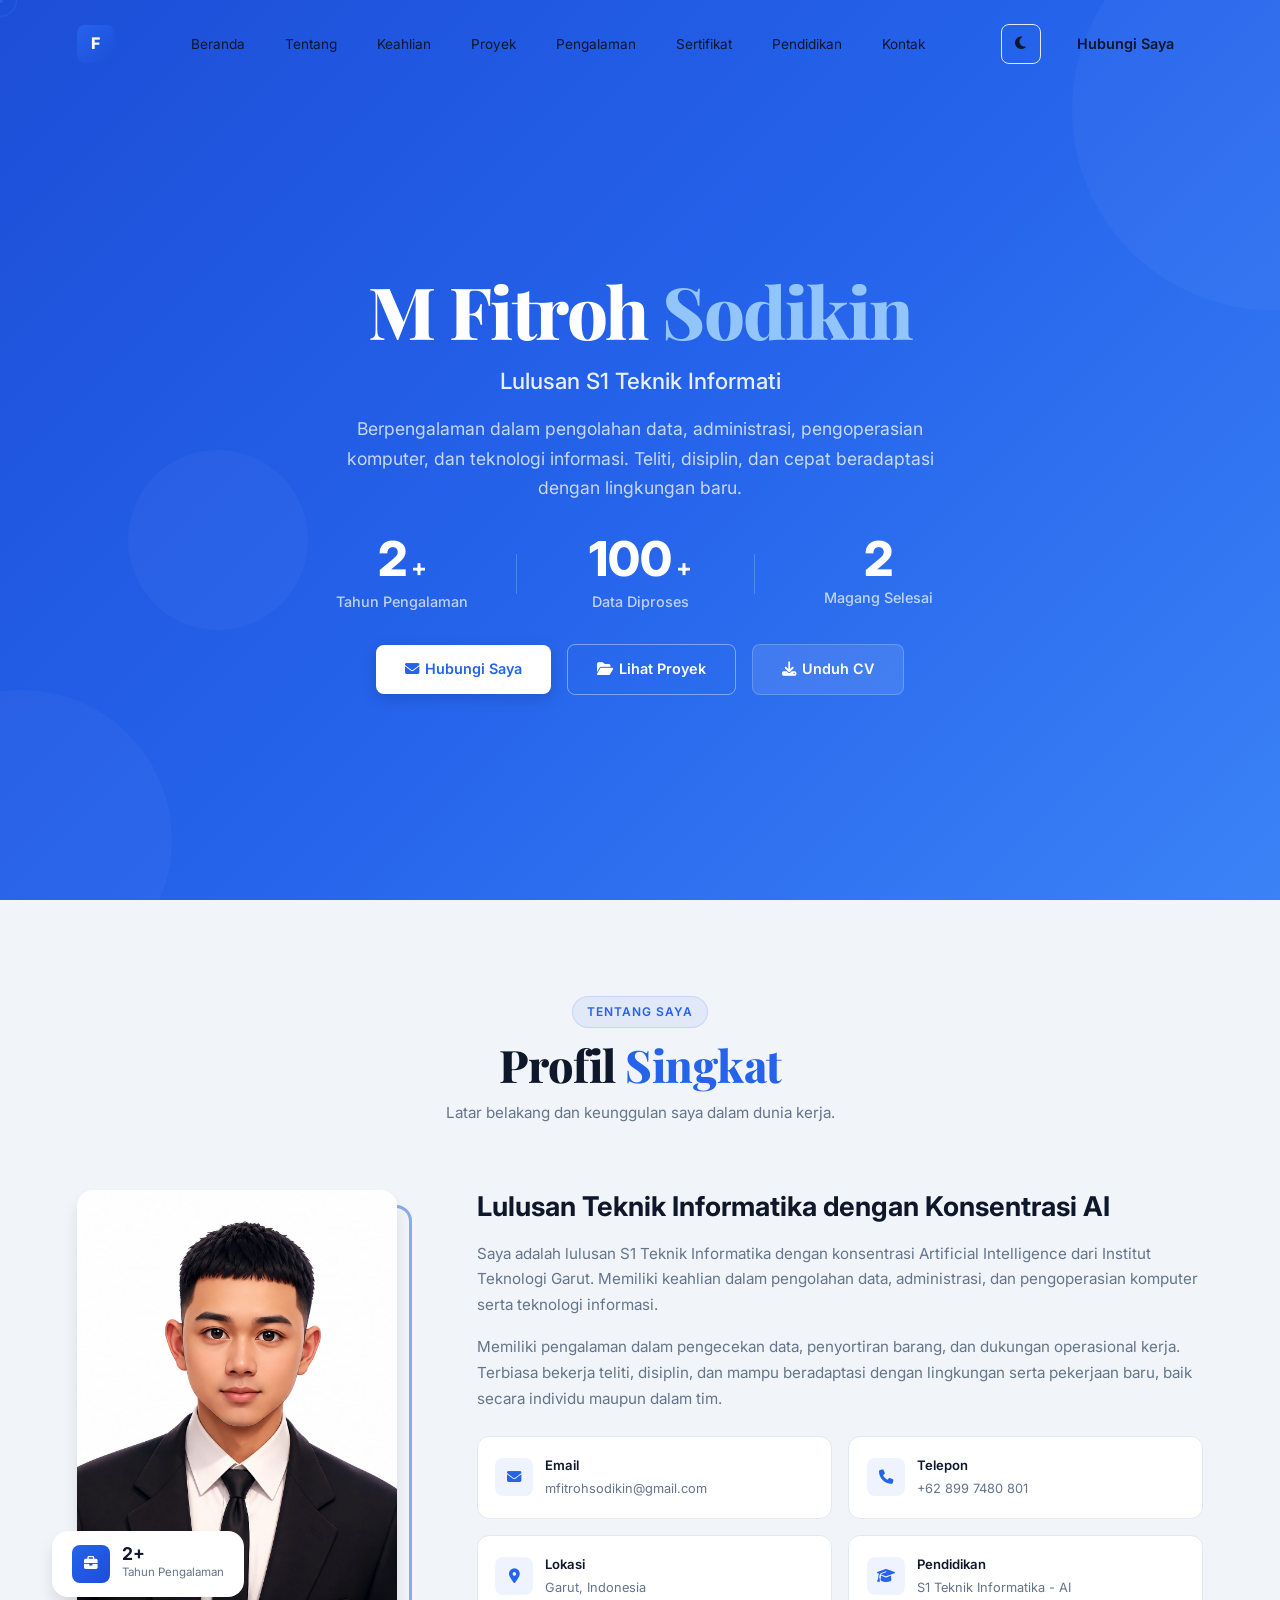
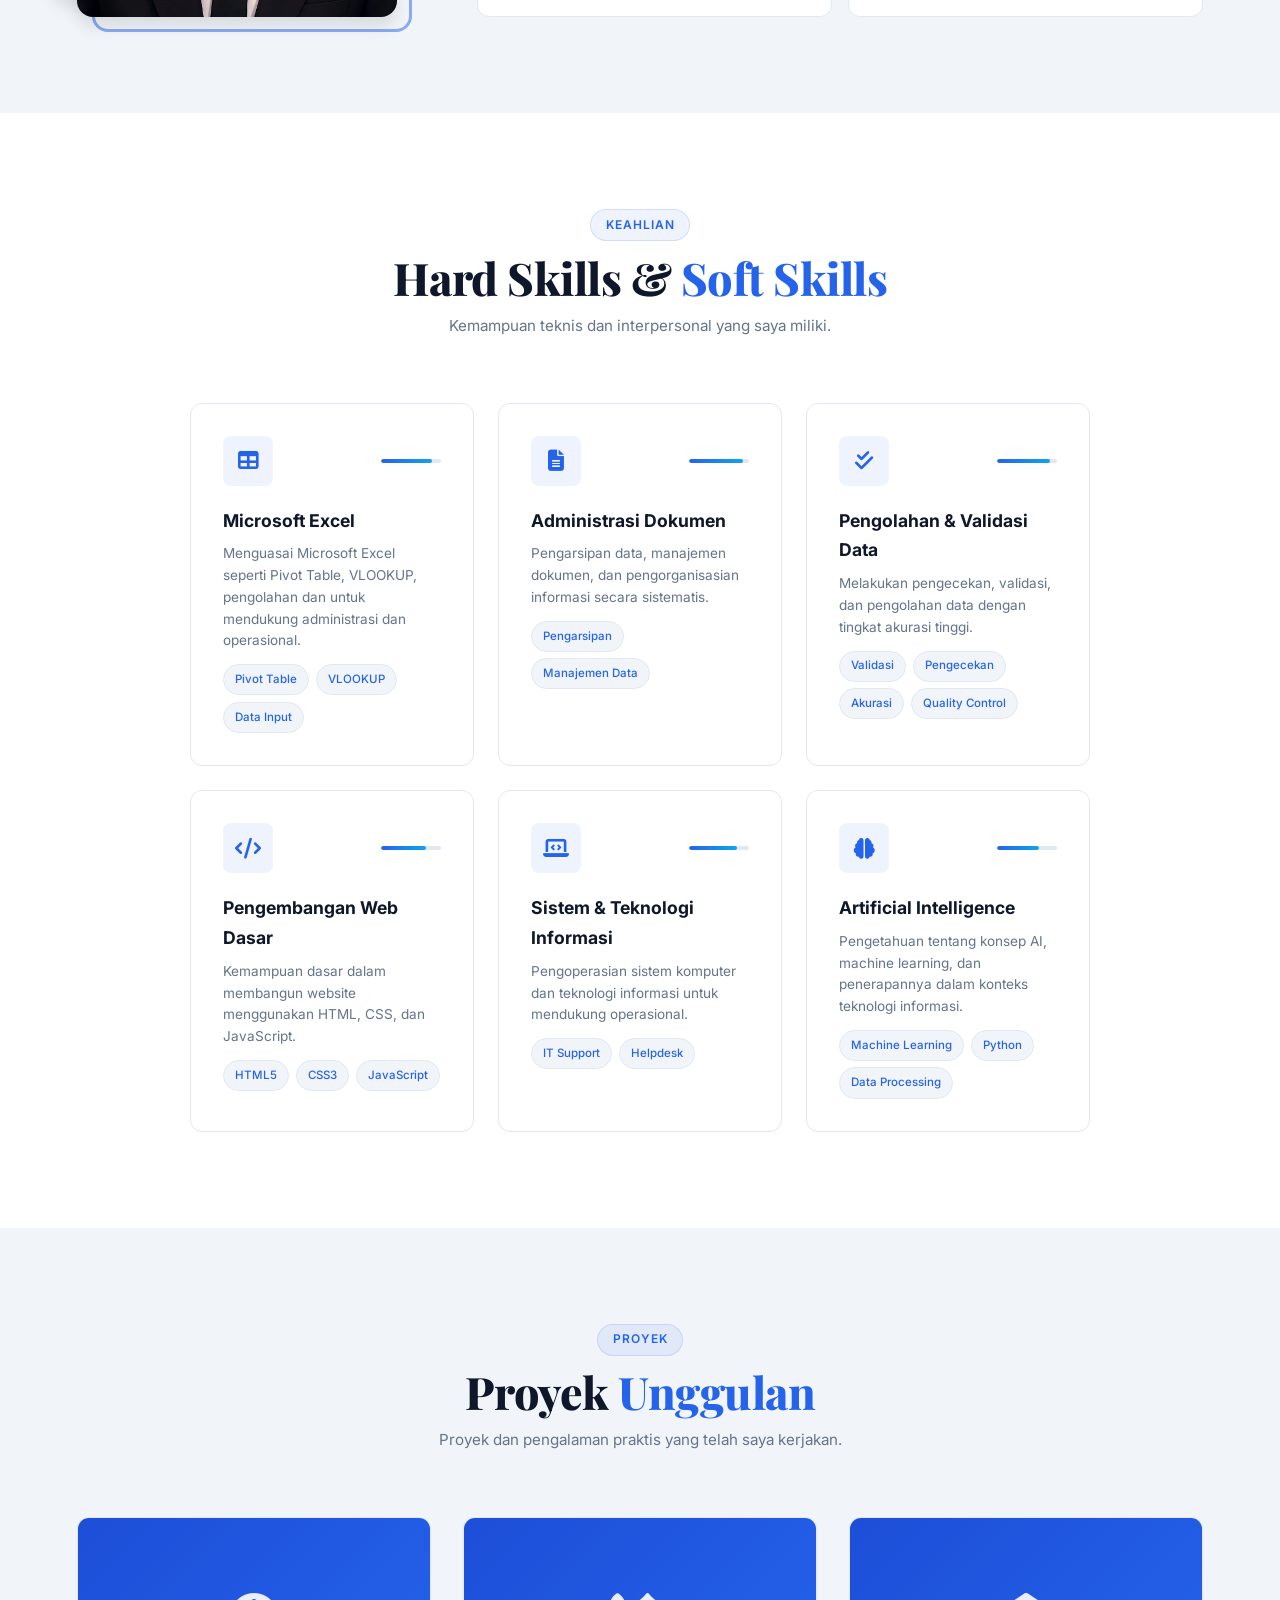
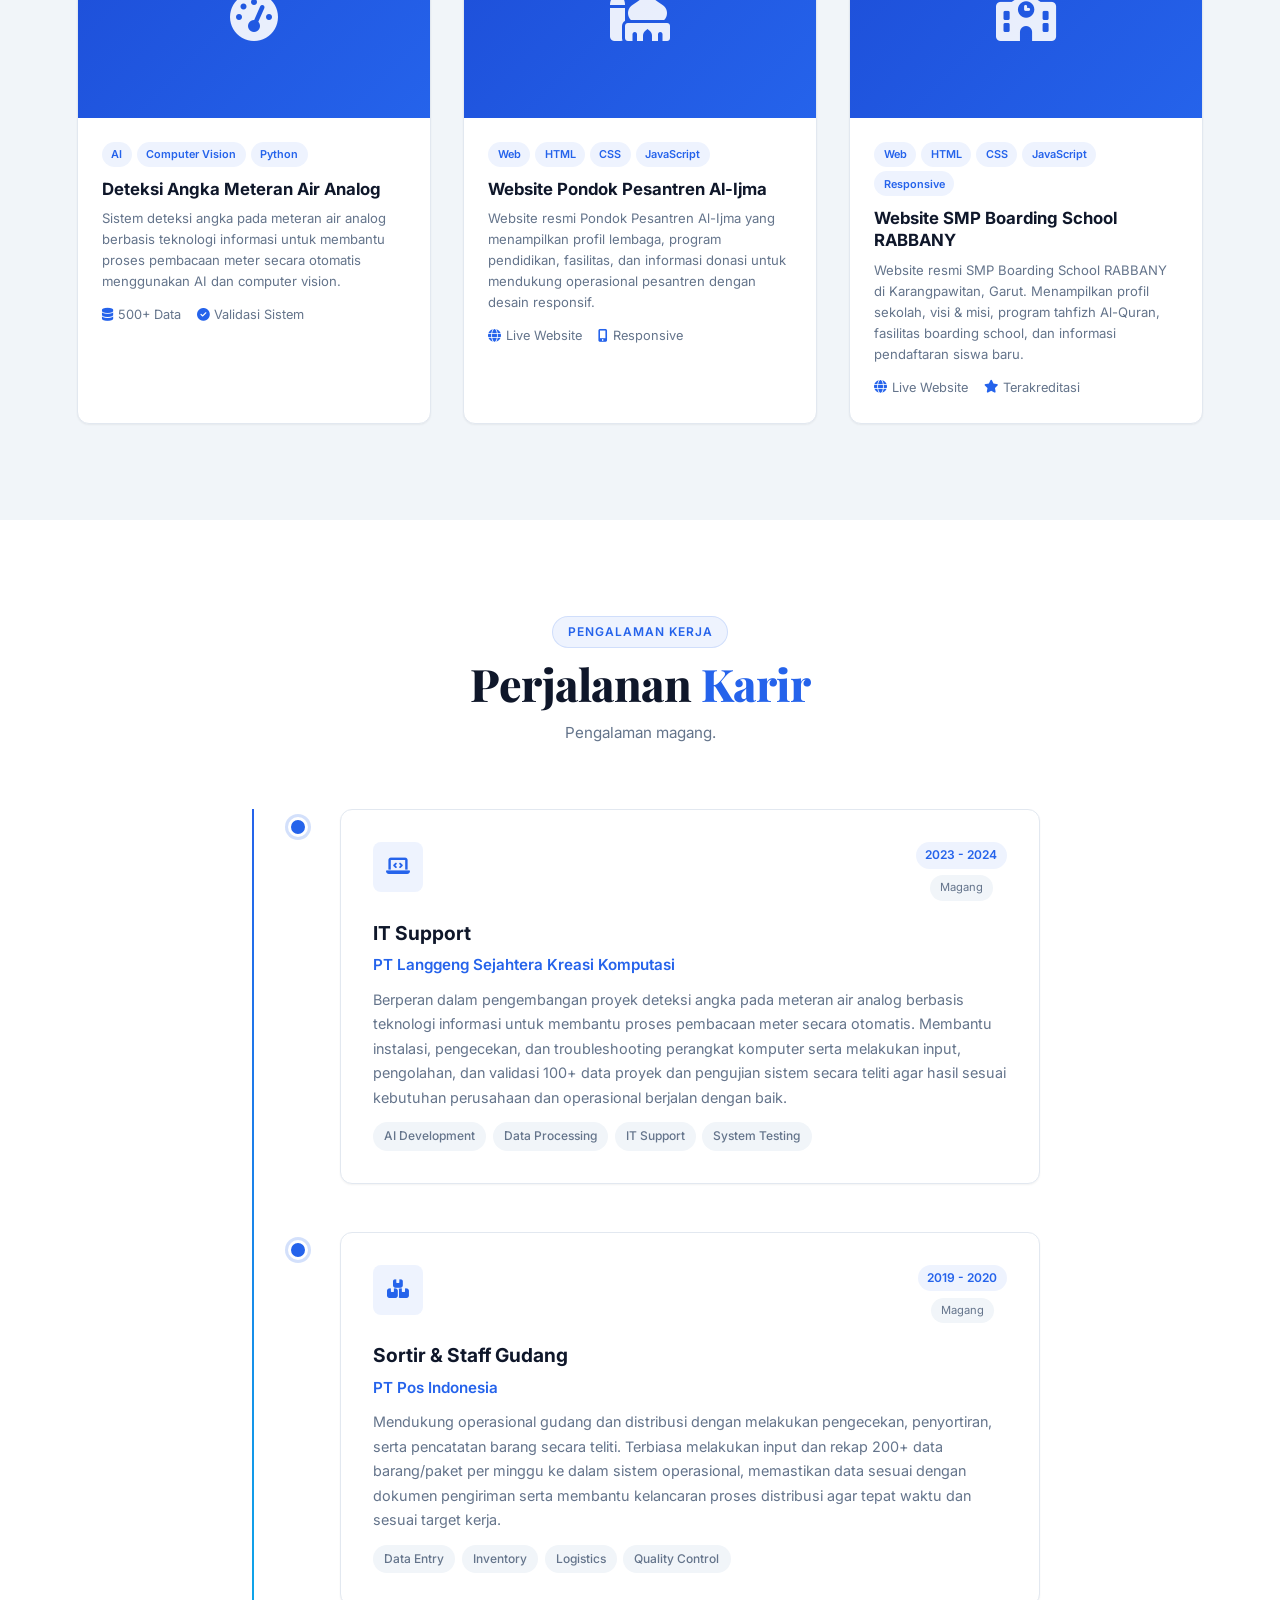
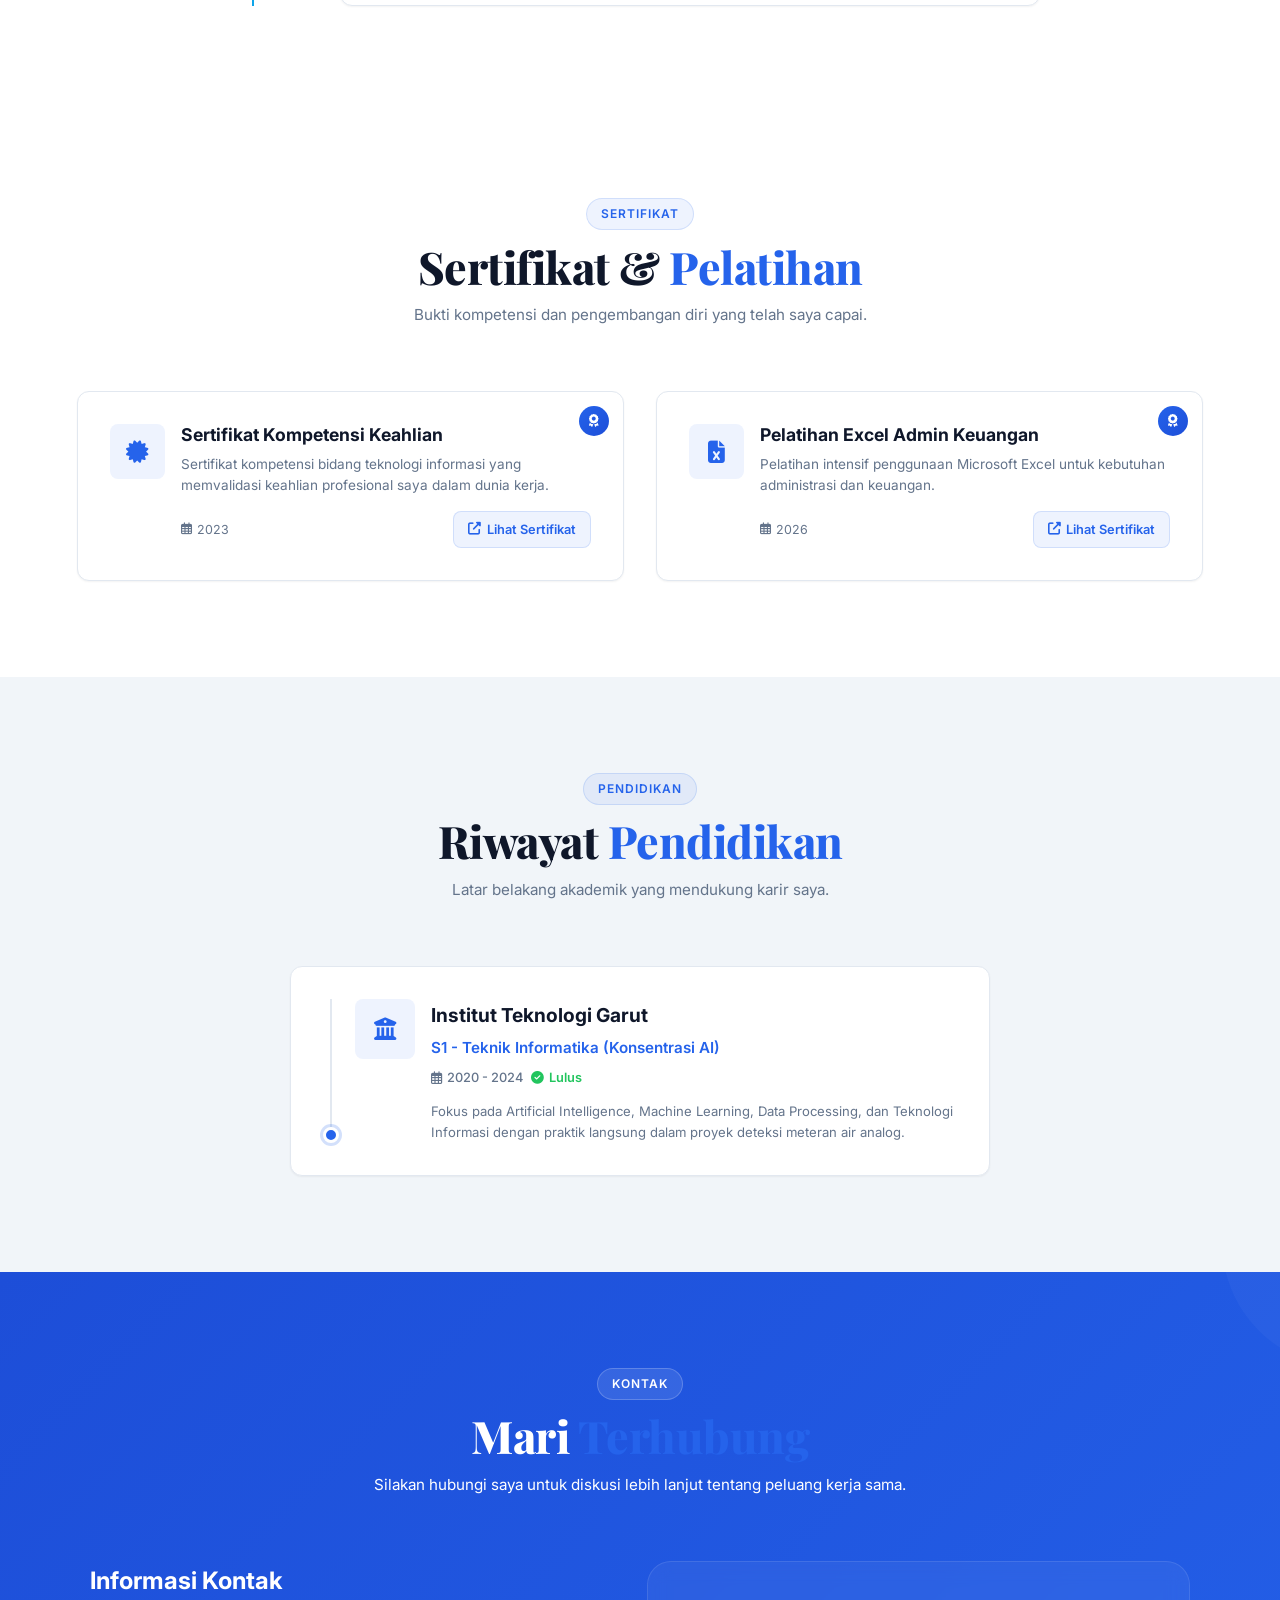
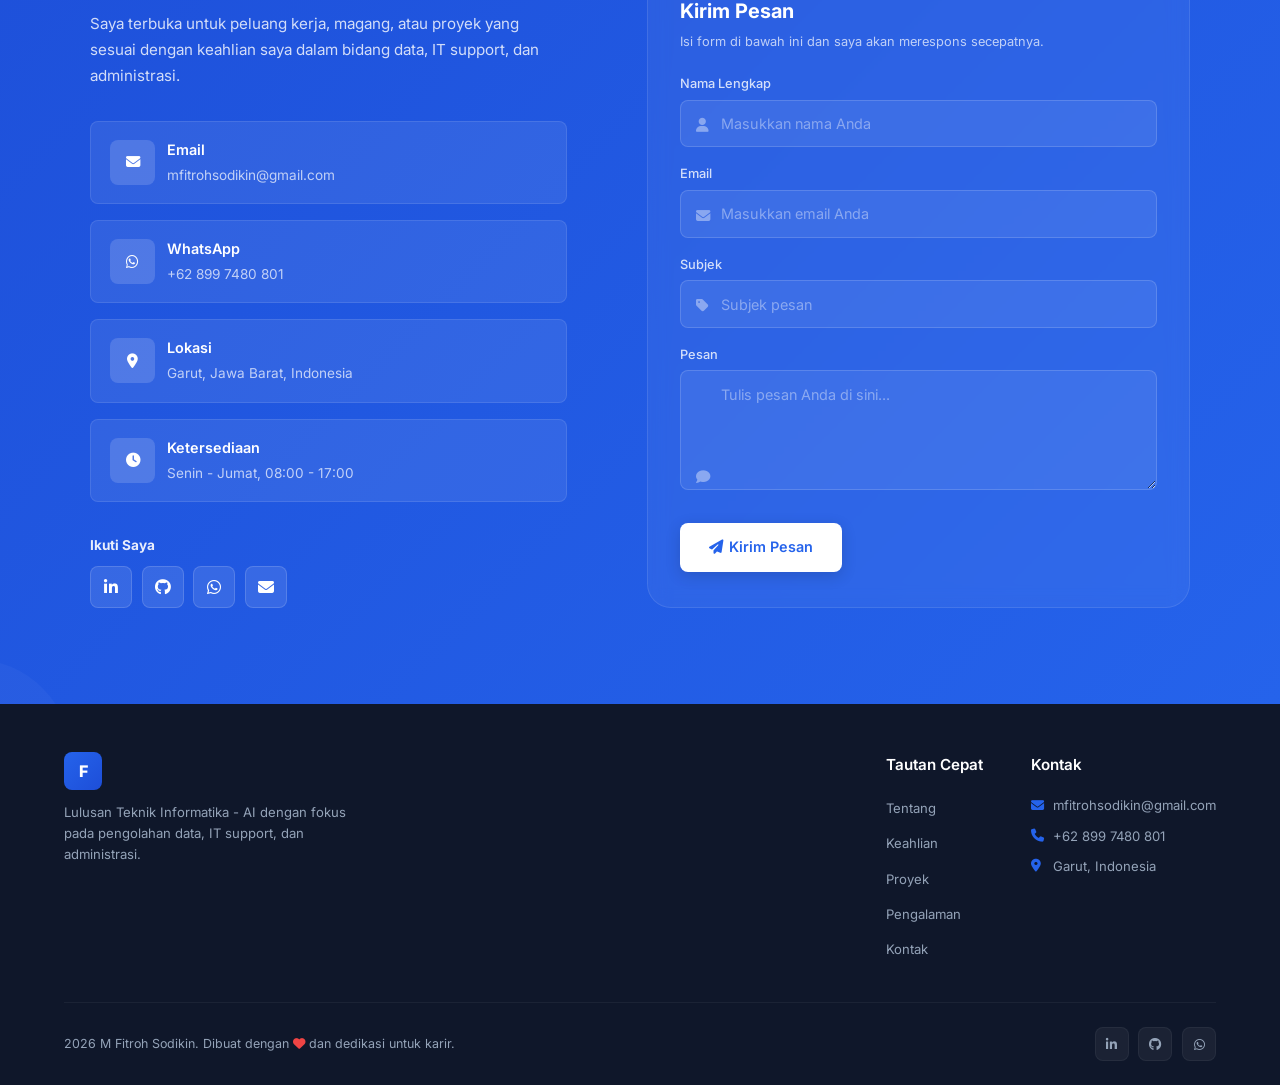
==== commit f7031f0f: "update Foto" ====
--- a/index.html
+++ b/index.html
@@ -165,7 +165,7 @@
                         <span>Foto Profil</span>
                     </div> -->
                     <div class="image-frame">
-                        <img src="assets/Image/FOTO FORMAL AFIT.jpg" alt="M Fitroh Sodikin" class="profile-img">
+                        <img src="assets/Image/Formal.jpeg" alt="M Fitroh Sodikin" class="profile-img">
                         <div class="image-decoration"></div>
                     </div>
                     <div class="image-decoration"></div>
@@ -413,7 +413,7 @@
         <div class="section-header reveal">
             <span class="section-label">Pengalaman Kerja</span>
             <h2>Perjalanan <span class="highlight">Karir</span></h2>
-            <p>Pengalaman magang yang membentuk keahlian profesional saya.</p>
+            <p>Pengalaman magang.</p>
         </div>
         <div class="timeline">
             <div class="timeline-item reveal">
@@ -506,7 +506,7 @@
                 </div>
                 <div class="cert-content">
                     <h3>Pelatihan Excel Admin Keuangan</h3>
-                    <p>Pelatihan intensif penggunaan Microsoft Excel untuk kebutuhan administrasi dan keuangan profesional.</p>
+                    <p>Pelatihan intensif penggunaan Microsoft Excel untuk kebutuhan administrasi dan keuangan.</p>
                     <div class="cert-footer">
                         <span class="cert-date"><i class="far fa-calendar-alt"></i> 2026</span>
                         <a href="https://drive.google.com/file/d/1_uaP0WmWKiEXiMEoLjd8zoLAzrHhC-JD/view?usp=drive_link" target="_blank" class="cert-link">
@@ -673,7 +673,7 @@
             </div>
         </div>
         <div class="footer-bottom">
-            <p> 2026 M Fitroh Sodikin. Dibuat dengan <i class="fas fa-heart"></i> dan dedikasi untuk karir profesional.</p>
+            <p> 2026 M Fitroh Sodikin. Dibuat dengan <i class="fas fa-heart"></i> dan dedikasi untuk karir.</p>
             <div class="footer-social">
                 <a href="#" title="LinkedIn"><i class="fab fa-linkedin-in"></i></a>
                 <a href="#" title="GitHub"><i class="fab fa-github"></i></a>
